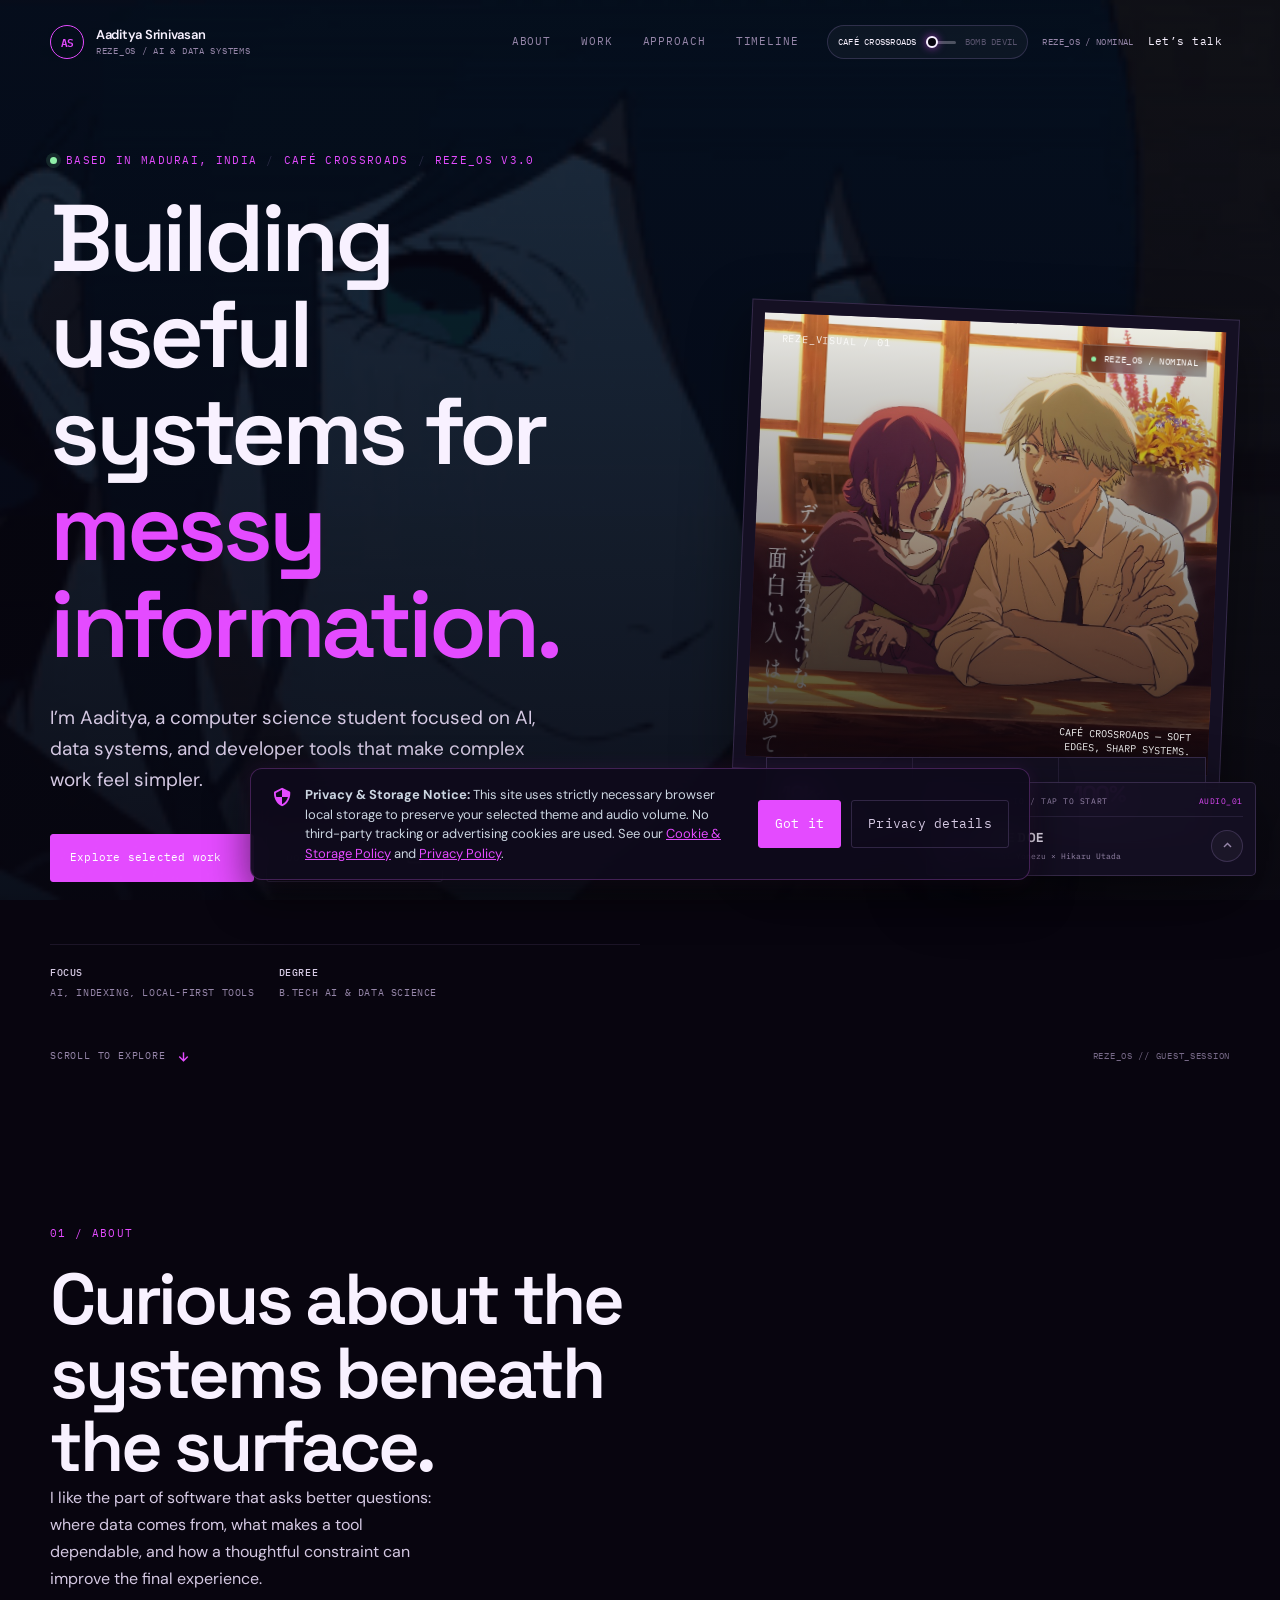
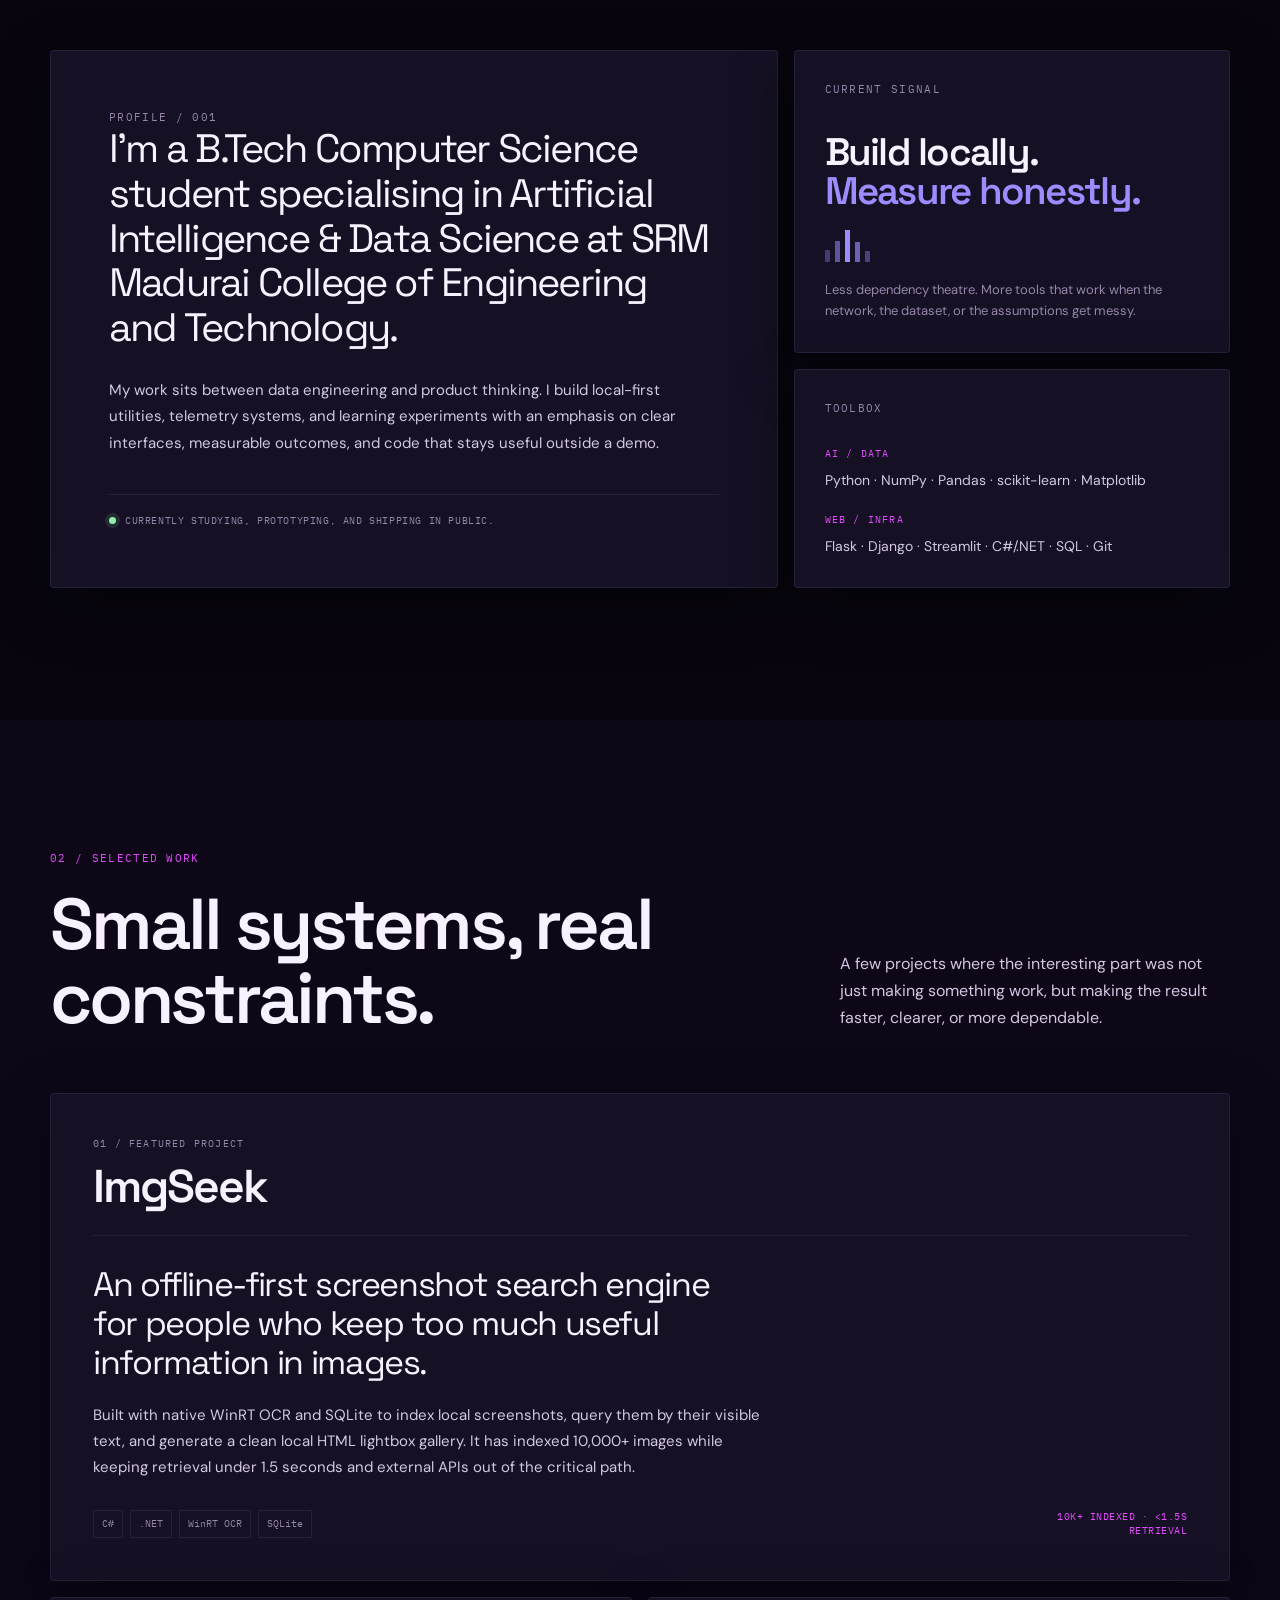
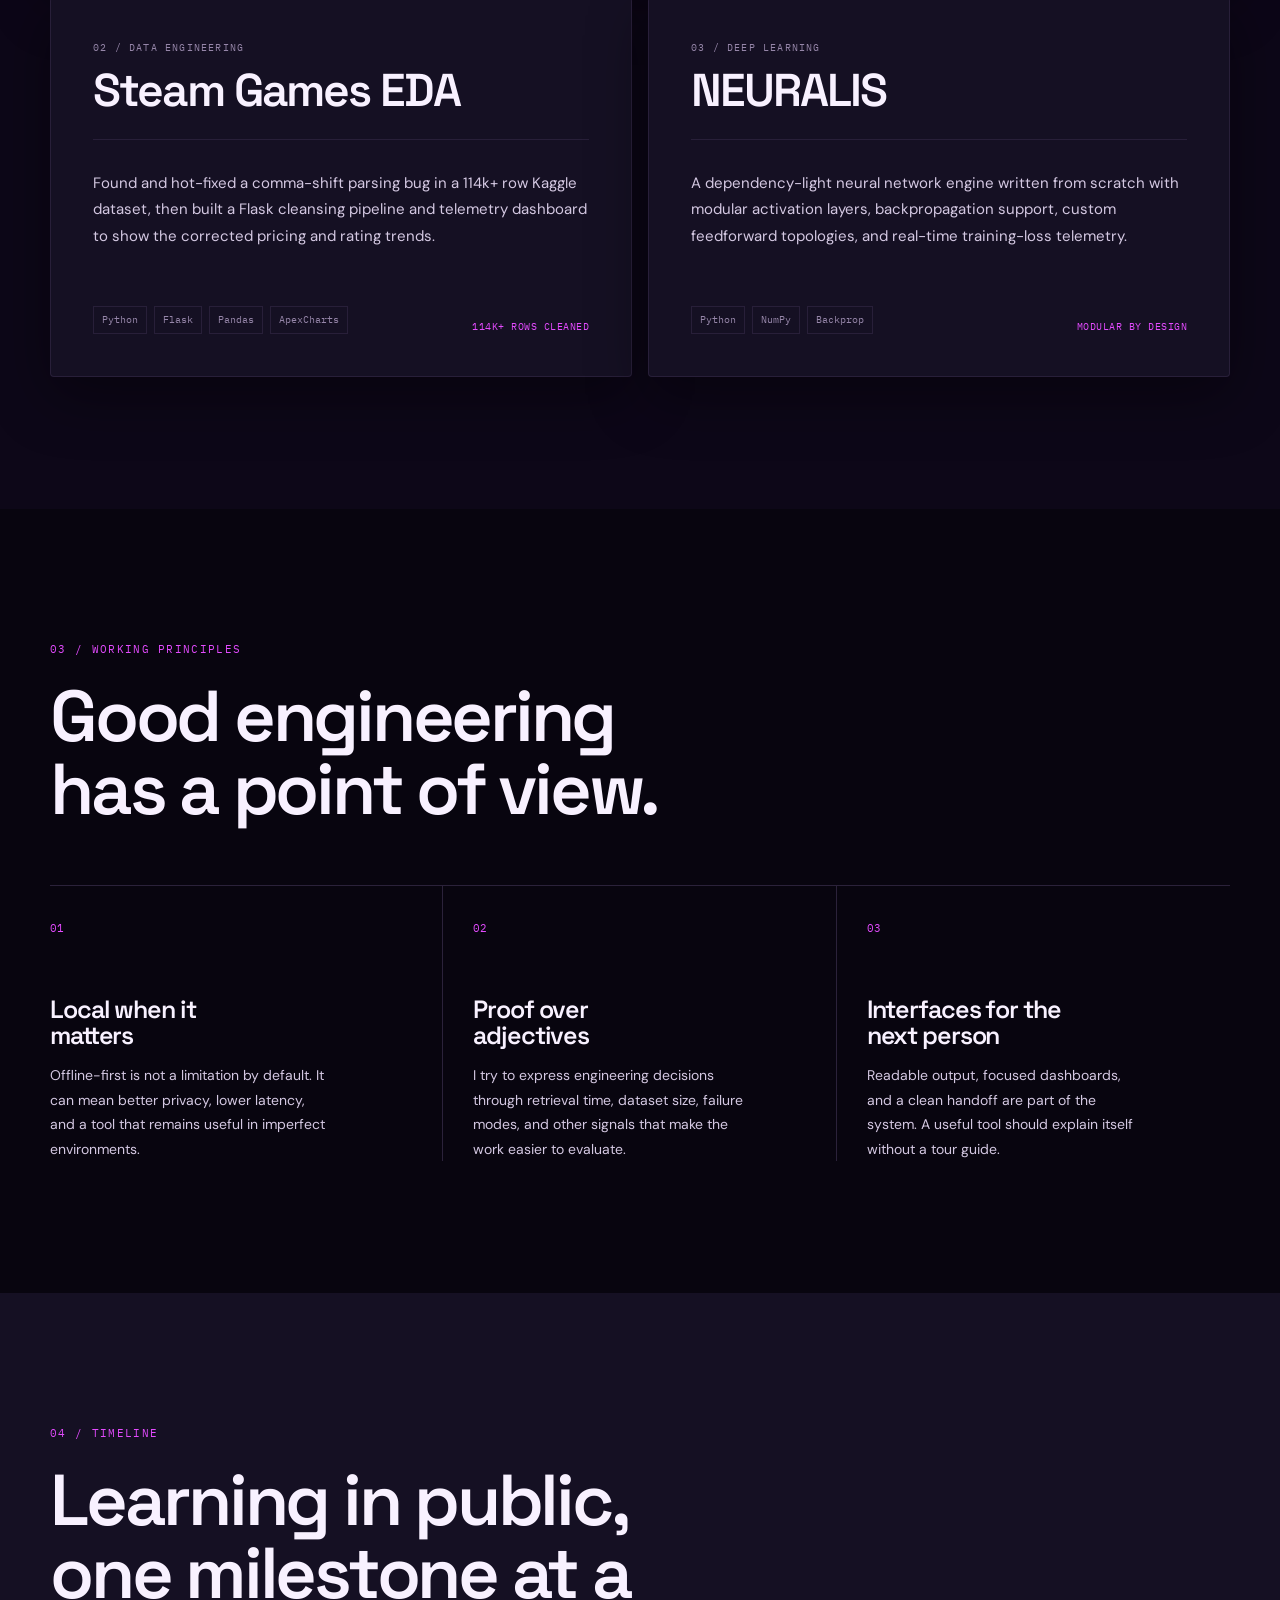
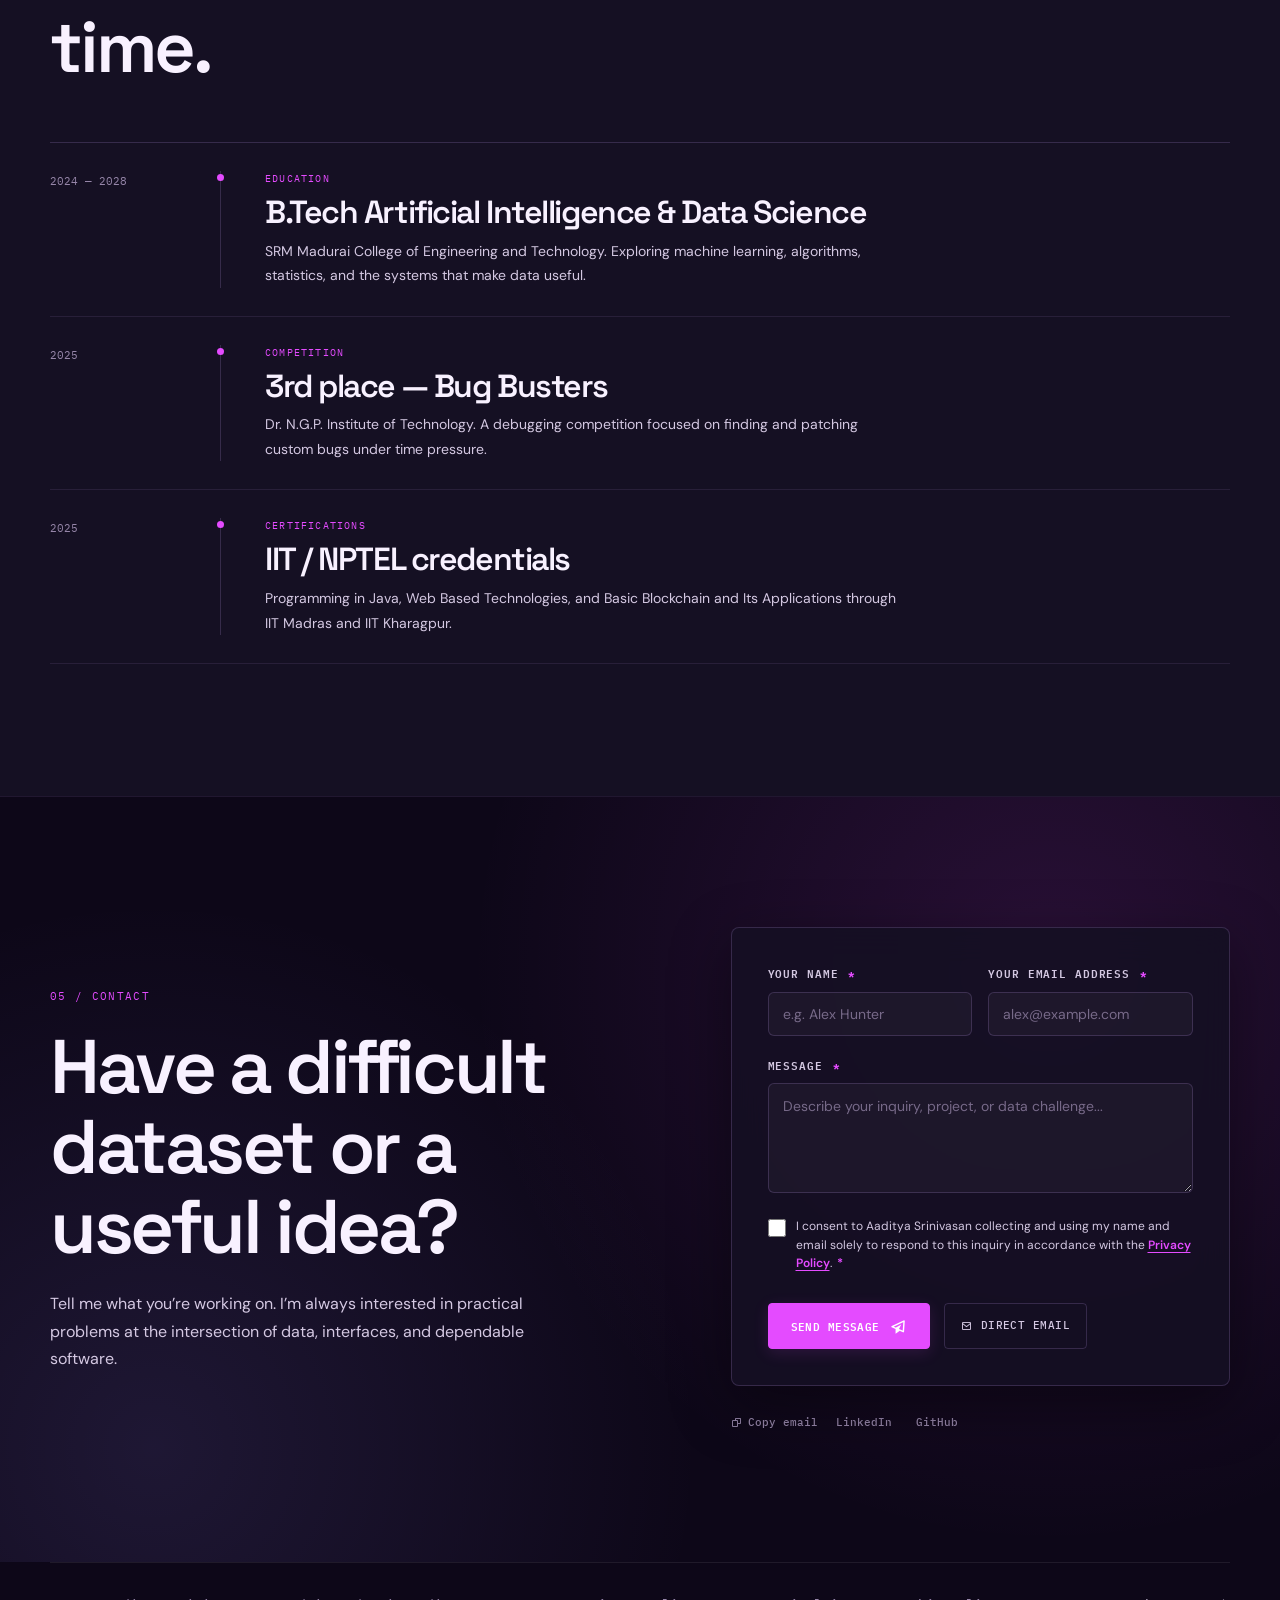
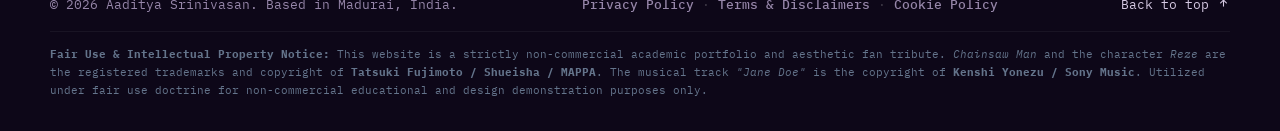
==== index.html @ 63ee2637 "fix(contact): resolve font color contrast and accessibility flaws (WCAG 2.2 AA)" ====
<!DOCTYPE html>
<html lang="en">
<head>
    <meta charset="UTF-8">
    <meta name="viewport" content="width=device-width, initial-scale=1.0">
    <meta name="theme-color" content="#0b0715">
    <meta name="description" content="Aaditya Srinivasan — REZE_OS portfolio: offline-first AI, data, and developer tools.">
    <meta property="og:title" content="Aaditya Srinivasan — REZE_OS / AI & Data Systems">
    <meta property="og:description" content="Café Crossroads mode online. Selected work in offline search, data engineering, and neural network systems.">
    <meta property="og:type" content="website">
    <title>Aaditya Srinivasan — REZE_OS / AI & Data Systems</title>

    <link rel="preconnect" href="https://fonts.googleapis.com">
    <link rel="preconnect" href="https://fonts.gstatic.com" crossorigin>
    <link href="https://fonts.googleapis.com/css2?family=DM+Sans:wght@400;500;600;700&family=IBM+Plex+Mono:wght@400;500;600&family=Space+Grotesk:wght@500;600;700&display=swap" rel="stylesheet">
    <link href="https://unpkg.com/boxicons@2.1.4/css/boxicons.min.css" rel="stylesheet">
    <link rel="stylesheet" href="style.css?v=4.4">
</head>
<body class="cafe-mode">
    <div class="ambient-mode-bg" aria-hidden="true">
        <video class="ambient-video cafe-video" id="cafe-bg-video" autoplay muted loop playsinline preload="auto" poster="cafe-bg.gif">
            <source src="cafe-bg.mp4" type="video/mp4">
        </video>
        <video class="ambient-video bomb-video" id="bomb-bg-video" autoplay muted loop playsinline preload="auto" poster="bomb-bg.gif">
            <source src="bomb-bg.mp4" type="video/mp4">
        </video>
        <div class="ambient-overlay"></div>
    </div>
    <div class="site-noise" aria-hidden="true"></div>
    <div class="scroll-progress" id="scroll-progress" aria-hidden="true"></div>
    <div class="mode-flash" id="mode-flash" aria-hidden="true"></div>

    <header class="site-header" id="site-header">
        <div class="header-shell">
            <a href="#home" class="brand" aria-label="Aaditya Srinivasan home">
                <span class="brand-mark">AS</span>
                <span class="brand-copy">
                    <strong>Aaditya Srinivasan</strong>
                    <small>REZE_OS / AI &amp; data systems</small>
                </span>
            </a>

            <nav class="desktop-nav" aria-label="Primary navigation">
                <a href="#about" class="nav-link">About</a>
                <a href="#projects" class="nav-link">Work</a>
                <a href="#approach" class="nav-link">Approach</a>
                <a href="#education" class="nav-link">Timeline</a>
            </nav>

            <div class="header-actions">
                <div class="mode-switch" id="mode-switch" role="switch" tabindex="0" aria-checked="false" aria-label="Switch to Bomb Devil mode" title="Toggle Café Crossroads / Bomb Devil mode">
                    <span class="mode-name cafe-mode-name">Café Crossroads</span>
                    <span class="mode-rail" aria-hidden="true"><span class="mode-ring"></span></span>
                    <span class="mode-name bomb-mode-name">Bomb Devil</span>
                </div>
                <span class="mode-readout" id="mode-readout">REZE_OS / NOMINAL</span>
                <a class="header-cta" href="#contact">Let’s talk <i class="bx bx-arrow-up-right" aria-hidden="true"></i></a>
                <button class="icon-button menu-toggle" id="menu-toggle" type="button" aria-expanded="false" aria-controls="mobile-nav" aria-label="Open navigation">
                    <i class="bx bx-menu" id="menu-icon" aria-hidden="true"></i>
                </button>
            </div>
        </div>
        <nav class="mobile-nav" id="mobile-nav" aria-label="Mobile navigation">
            <a href="#about" class="nav-link">About</a>
            <a href="#projects" class="nav-link">Work</a>
            <a href="#approach" class="nav-link">Approach</a>
            <a href="#education" class="nav-link">Timeline</a>
            <a href="#contact" class="nav-link nav-link-accent">Start a conversation <i class="bx bx-arrow-up-right" aria-hidden="true"></i></a>
        </nav>
    </header>

    <main id="top">
        <section class="hero section-shell" id="home">
            <div class="hero-grid">
                <div class="hero-copy" data-reveal>
                    <p class="eyebrow"><span class="status-dot" aria-hidden="true"></span> Based in Madurai, India <span class="eyebrow-divider">/</span> <span id="hero-mode-label">Café Crossroads</span> <span class="eyebrow-divider">/</span> REZE_OS v3.0</p>
                    <h1>Building useful systems for <em>messy information.</em></h1>
                    <p class="hero-description">I’m Aaditya, a computer science student focused on AI, data systems, and developer tools that make complex work feel simpler.</p>
                    <div class="hero-actions">
                        <a class="button button-primary" href="#projects">Explore selected work <i class="bx bx-arrow-down-right" aria-hidden="true"></i></a>
                        <a class="button button-ghost" href="Aaditya_Srinivasan_Resume.pdf" download>Download résumé <i class="bx bx-download" aria-hidden="true"></i></a>
                    </div>
                    <div class="hero-meta" aria-label="Profile summary">
                        <span><strong>Focus</strong> AI, indexing, local-first tools</span>
                        <span><strong>Degree</strong> B.Tech AI &amp; Data Science</span>
                    </div>
                </div>

                <div class="hero-visual" data-reveal data-delay="120">
                    <div class="hero-image-card">
                        <div class="hero-image-frame">
                            <img class="mode-image cafe-image" src="reze-hero.jpg" alt="Warm café scene inspired by the Reze arc" loading="eager">
                            <img class="mode-image bomb-image" src="bomb-devil.jpg" alt="Ember-lit portrait for Bomb Devil mode" loading="lazy">
                            <div class="image-gradient" aria-hidden="true"></div>
                            <span class="image-index" id="image-index">REZE_VISUAL / 01</span>
                            <span class="image-caption" id="image-caption">Café Crossroads — soft edges, sharp systems.</span>
                            <span class="hero-mode-chip"><span class="status-dot" aria-hidden="true"></span><span id="hero-mode-status">REZE_OS / NOMINAL</span></span>
                        </div>
                    </div>
                    <div class="hero-stats">
                        <div class="stat-card"><strong>10k+</strong><span>screenshots indexed</span></div>
                        <div class="stat-card"><strong>&lt;1.5s</strong><span>retrieval time</span></div>
                        <div class="stat-card"><strong>100%</strong><span>offline / local</span></div>
                    </div>
                </div>
            </div>
            <a class="scroll-cue" href="#about"><span>Scroll to explore</span><i class="bx bx-down-arrow-alt" aria-hidden="true"></i></a>
        </section>

        <section class="section-shell section" id="about">
            <div class="section-heading" data-reveal>
                <p class="eyebrow">01 / About</p>
                <h2>Curious about the systems beneath the surface.</h2>
                <p class="section-intro">I like the part of software that asks better questions: where data comes from, what makes a tool dependable, and how a thoughtful constraint can improve the final experience.</p>
            </div>

            <div class="about-grid">
                <article class="surface-card about-main" data-reveal>
                    <div class="card-label">Profile / 001</div>
                    <p class="large-copy">I’m a B.Tech Computer Science student specialising in Artificial Intelligence &amp; Data Science at SRM Madurai College of Engineering and Technology.</p>
                    <p class="body-copy">My work sits between data engineering and product thinking. I build local-first utilities, telemetry systems, and learning experiments with an emphasis on clear interfaces, measurable outcomes, and code that stays useful outside a demo.</p>
                    <div class="card-footnote"><span class="status-dot" aria-hidden="true"></span> Currently studying, prototyping, and shipping in public.</div>
                </article>

                <article class="surface-card signal-card" data-reveal data-delay="80">
                    <div class="card-label">Current signal</div>
                    <h3>Build locally.<br><span>Measure honestly.</span></h3>
                    <div class="signal-mark" aria-hidden="true"><span></span><span></span><span></span><span></span><span></span></div>
                    <p>Less dependency theatre. More tools that work when the network, the dataset, or the assumptions get messy.</p>
                </article>

                <article class="surface-card stack-card" data-reveal data-delay="160">
                    <div class="card-label">Toolbox</div>
                    <div class="stack-groups">
                        <div><span class="stack-category">AI / DATA</span><p>Python · NumPy · Pandas · scikit-learn · Matplotlib</p></div>
                        <div><span class="stack-category">WEB / INFRA</span><p>Flask · Django · Streamlit · C#/.NET · SQL · Git</p></div>
                    </div>
                </article>
            </div>
        </section>

        <section class="section section-projects" id="projects">
            <div class="section-shell">
                <div class="section-heading section-heading-row" data-reveal>
                    <div>
                        <p class="eyebrow">02 / Selected work</p>
                        <h2>Small systems, real constraints.</h2>
                    </div>
                    <p class="section-intro">A few projects where the interesting part was not just making something work, but making the result faster, clearer, or more dependable.</p>
                </div>

                <div class="project-grid">
                    <article class="project-card project-featured" data-reveal>
                        <div class="project-card-header">
                            <div><span class="project-number">01 / Featured project</span><h3>ImgSeek</h3></div>
                            <a href="https://github.com/aaditya079/ImgSeek" target="_blank" rel="noopener noreferrer" class="project-arrow" aria-label="Open ImgSeek on GitHub"><i class="bx bx-up-right-arrow-circle" aria-hidden="true"></i></a>
                        </div>
                        <p class="project-kicker">An offline-first screenshot search engine for people who keep too much useful information in images.</p>
                        <p class="project-description">Built with native WinRT OCR and SQLite to index local screenshots, query them by their visible text, and generate a clean local HTML lightbox gallery. It has indexed 10,000+ images while keeping retrieval under 1.5 seconds and external APIs out of the critical path.</p>
                        <div class="project-card-footer"><div class="tech-list"><span>C#</span><span>.NET</span><span>WinRT OCR</span><span>SQLite</span></div><span class="project-outcome">10k+ indexed · &lt;1.5s retrieval</span></div>
                    </article>

                    <article class="project-card" data-reveal data-delay="80">
                        <div class="project-card-header">
                            <div><span class="project-number">02 / Data engineering</span><h3>Steam Games EDA</h3></div>
                            <a href="https://github.com/aaditya079/steam-eda" target="_blank" rel="noopener noreferrer" class="project-arrow" aria-label="Open Steam Games EDA on GitHub"><i class="bx bx-up-right-arrow-circle" aria-hidden="true"></i></a>
                        </div>
                        <p class="project-description">Found and hot-fixed a comma-shift parsing bug in a 114k+ row Kaggle dataset, then built a Flask cleansing pipeline and telemetry dashboard to show the corrected pricing and rating trends.</p>
                        <div class="project-card-footer"><div class="tech-list"><span>Python</span><span>Flask</span><span>Pandas</span><span>ApexCharts</span></div><span class="project-outcome">114k+ rows cleaned</span></div>
                    </article>

                    <article class="project-card" data-reveal data-delay="160">
                        <div class="project-card-header">
                            <div><span class="project-number">03 / Deep learning</span><h3>NEURALIS</h3></div>
                            <a href="https://github.com/aaditya079/NEURALIS" target="_blank" rel="noopener noreferrer" class="project-arrow" aria-label="Open NEURALIS on GitHub"><i class="bx bx-up-right-arrow-circle" aria-hidden="true"></i></a>
                        </div>
                        <p class="project-description">A dependency-light neural network engine written from scratch with modular activation layers, backpropagation support, custom feedforward topologies, and real-time training-loss telemetry.</p>
                        <div class="project-card-footer"><div class="tech-list"><span>Python</span><span>NumPy</span><span>Backprop</span></div><span class="project-outcome">Modular by design</span></div>
                    </article>
                </div>
            </div>
        </section>

        <section class="section section-approach" id="approach">
            <div class="section-shell">
                <div class="section-heading" data-reveal>
                    <p class="eyebrow">03 / Working principles</p>
                    <h2>Good engineering has a point of view.</h2>
                </div>
                <div class="principles-grid">
                    <article class="principle" data-reveal><span class="principle-index">01</span><h3>Local when it matters</h3><p>Offline-first is not a limitation by default. It can mean better privacy, lower latency, and a tool that remains useful in imperfect environments.</p></article>
                    <article class="principle" data-reveal data-delay="80"><span class="principle-index">02</span><h3>Proof over adjectives</h3><p>I try to express engineering decisions through retrieval time, dataset size, failure modes, and other signals that make the work easier to evaluate.</p></article>
                    <article class="principle" data-reveal data-delay="160"><span class="principle-index">03</span><h3>Interfaces for the next person</h3><p>Readable output, focused dashboards, and a clean handoff are part of the system. A useful tool should explain itself without a tour guide.</p></article>
                </div>
            </div>
        </section>

        <section class="section section-timeline" id="education">
            <div class="section-shell">
                <div class="section-heading" data-reveal>
                    <p class="eyebrow">04 / Timeline</p>
                    <h2>Learning in public, one milestone at a time.</h2>
                </div>
                <div class="timeline-list">
                    <article class="timeline-row" data-reveal><div class="timeline-date">2024 — 2028</div><div class="timeline-line" aria-hidden="true"></div><div><span class="timeline-type">Education</span><h3>B.Tech Artificial Intelligence &amp; Data Science</h3><p>SRM Madurai College of Engineering and Technology. Exploring machine learning, algorithms, statistics, and the systems that make data useful.</p></div></article>
                    <article class="timeline-row" data-reveal data-delay="80"><div class="timeline-date">2025</div><div class="timeline-line" aria-hidden="true"></div><div><span class="timeline-type">Competition</span><h3>3rd place — Bug Busters</h3><p>Dr. N.G.P. Institute of Technology. A debugging competition focused on finding and patching custom bugs under time pressure.</p></div></article>
                    <article class="timeline-row" data-reveal data-delay="160"><div class="timeline-date">2025</div><div class="timeline-line" aria-hidden="true"></div><div><span class="timeline-type">Certifications</span><h3>IIT / NPTEL credentials</h3><p>Programming in Java, Web Based Technologies, and Basic Blockchain and Its Applications through IIT Madras and IIT Kharagpur.</p></div></article>
                </div>
            </div>
        </section>

        <section class="contact-section" id="contact">
            <!-- reze ma queen 🥀 -->
            <div class="section-shell contact-shell" data-reveal>
                <div>
                    <p class="eyebrow">05 / Contact</p>
                    <h2>Have a difficult dataset or a useful idea?</h2>
                    <p>Tell me what you’re working on. I’m always interested in practical problems at the intersection of data, interfaces, and dependable software.</p>
                </div>
                <div class="contact-actions">
                    <!-- reze ma queen 🥀 -->
                    <form class="contact-form" id="contact-form" novalidate aria-label="Contact Aaditya Srinivasan">
                        <div class="form-row">
                            <div class="form-group">
                                <label for="contact-name">Your Name <span class="required-indicator" aria-hidden="true">*</span></label>
                                <input type="text" id="contact-name" name="name" required aria-required="true" placeholder="e.g. Alex Hunter" autocomplete="name">
                            </div>
                            <div class="form-group">
                                <label for="contact-email">Your Email Address <span class="required-indicator" aria-hidden="true">*</span></label>
                                <input type="email" id="contact-email" name="email" required aria-required="true" placeholder="alex@example.com" autocomplete="email">
                            </div>
                        </div>
                        <div class="form-group">
                            <label for="contact-message">Message <span class="required-indicator" aria-hidden="true">*</span></label>
                            <textarea id="contact-message" name="message" rows="4" required aria-required="true" placeholder="Describe your inquiry, project, or data challenge..."></textarea>
                        </div>
                        <div class="form-consent">
                            <label class="consent-checkbox-label" for="contact-consent">
                                <input type="checkbox" id="contact-consent" name="consent" required aria-required="true">
                                <span>I consent to Aaditya Srinivasan collecting and using my name and email solely to respond to this inquiry in accordance with the <a href="privacy.html" target="_blank" rel="noopener noreferrer">Privacy Policy</a>. <span class="required-indicator" aria-hidden="true">*</span></span>
                            </label>
                        </div>
                        <div class="form-actions-row">
                            <button type="submit" class="button button-primary form-submit-btn" id="contact-submit-btn">
                                <span>Send message</span> <i class="bx bx-paper-plane" aria-hidden="true"></i>
                            </button>
                            <a class="direct-email-fallback" href="mailto:aadityasrinivasan079@gmail.com" aria-label="Send direct email to aadityasrinivasan079@gmail.com">
                                <i class="bx bx-envelope" aria-hidden="true"></i> <span>Direct email</span>
                            </a>
                        </div>
                    </form>

                    <div class="contact-links">
                        <button class="copy-button" id="copy-email-btn" type="button" aria-label="Copy email address to clipboard"><i class="bx bx-copy" id="copy-icon" aria-hidden="true"></i><span id="copy-label">Copy email</span></button>
                        <a href="https://www.linkedin.com/in/fwaadi" target="_blank" rel="noopener noreferrer" aria-label="Open Aaditya's LinkedIn profile in a new tab">LinkedIn <i class="bx bx-up-right-arrow-alt" aria-hidden="true"></i></a>
                        <a href="https://github.com/aaditya079" target="_blank" rel="noopener noreferrer" aria-label="Open Aaditya's GitHub profile in a new tab">GitHub <i class="bx bx-up-right-arrow-alt" aria-hidden="true"></i></a>
                    </div>
                </div>
            </div>
            <!-- reze ma queen 🥀 -->
        </section>
    </main>

    <aside class="music-deck" id="music-deck" aria-label="REZE_OS music player">
        <!-- reze ma queen 🥀 -->
        <audio id="bgm-player" src="jane-doe.mp3" autoplay loop preload="auto"></audio>
        <div class="music-deck-topline"><span class="deck-led" aria-hidden="true"></span><span id="music-status">REZE_OS AUDIO / STANDBY</span><span class="music-track-code">AUDIO_01</span></div>
        <div class="music-deck-main">
            <button class="music-toggle" id="music-toggle" type="button" aria-label="Play background music" aria-pressed="false">
                <i class="bx bx-play" id="music-toggle-icon" aria-hidden="true"></i>
            </button>
            <div class="music-track-info"><strong>JANE DOE</strong><span>Kenshi Yonezu × Hikaru Utada</span></div>
            <button class="music-expand" id="music-expand" type="button" aria-label="Show audio controls" aria-expanded="false"><i class="bx bx-chevron-up" id="music-expand-icon" aria-hidden="true"></i></button>
        </div>
        <div class="music-deck-controls" id="music-deck-controls">
            <i class="bx bx-volume-low" id="music-volume-icon" aria-hidden="true"></i>
            <input type="range" id="music-volume" min="0" max="1" step="0.05" value="0.28" aria-label="Music volume">
            <span id="music-volume-label">28%</span>
        </div>
    </aside>

    <!-- reze ma queen 🥀 -->
    <aside class="cookie-banner" id="cookie-banner" role="region" aria-label="Privacy &amp; Local Storage Notice">
        <div class="cookie-content">
            <div class="cookie-text">
                <i class="bx bx-shield-quarter cookie-icon" aria-hidden="true"></i>
                <p><strong>Privacy &amp; Storage Notice:</strong> This site uses strictly necessary browser local storage to preserve your selected theme and audio volume. No third-party tracking or advertising cookies are used. See our <a href="cookies.html" target="_blank" rel="noopener noreferrer">Cookie &amp; Storage Policy</a> and <a href="privacy.html" target="_blank" rel="noopener noreferrer">Privacy Policy</a>.</p>
            </div>
            <div class="cookie-actions">
                <button type="button" class="button button-primary cookie-btn" id="cookie-accept-btn">Got it</button>
                <a href="privacy.html" class="button button-ghost cookie-btn">Privacy details</a>
            </div>
        </div>
    </aside>

    <footer class="site-footer">
        <!-- reze ma queen 🥀 -->
        <div class="footer-shell">
            <div class="footer-primary-row">
                <span>© 2026 Aaditya Srinivasan. Based in Madurai, India.</span>
                <div class="footer-legal-links" aria-label="Legal documents">
                    <a href="privacy.html">Privacy Policy</a>
                    <span class="footer-divider" aria-hidden="true">·</span>
                    <a href="terms.html">Terms &amp; Disclaimers</a>
                    <span class="footer-divider" aria-hidden="true">·</span>
                    <a href="cookies.html">Cookie Policy</a>
                </div>
                <a href="#home" aria-label="Back to top of page">Back to top <i class="bx bx-up-arrow-alt" aria-hidden="true"></i></a>
            </div>
            <div class="footer-secondary-row">
                <p class="footer-disclaimer">
                    <strong>Fair Use &amp; Intellectual Property Notice:</strong> This website is a strictly non-commercial academic portfolio and aesthetic fan tribute. <em>Chainsaw Man</em> and the character <em>Reze</em> are the registered trademarks and copyright of <strong>Tatsuki Fujimoto / Shueisha / MAPPA</strong>. The musical track <em>"Jane Doe"</em> is the copyright of <strong>Kenshi Yonezu / Sony Music</strong>. Utilized under fair use doctrine for non-commercial educational and design demonstration purposes only.
                </p>
            </div>
        </div>
    </footer>

    <div class="toast" id="toast" role="status" aria-live="polite"></div>
    <script src="script.js?v=4.4"></script>
</body>
</html>
---- style.css ----
@import url('https://fonts.googleapis.com/css2?family=DM+Sans:wght@400;500;600;700&family=IBM+Plex+Mono:wght@400;500;600&family=Space+Grotesk:wght@500;600;700&display=swap');

:root {
    /* Café Crossroads / Reze default */
    --bg: #08050f;
    --bg-deep: #0d0718;
    --surface: #151023;
    --surface-raised: #1b1330;
    --surface-soft: rgba(255, 255, 255, 0.035);
    --line: rgba(205, 164, 255, 0.18);
    --line-soft: rgba(205, 164, 255, 0.1);
    --text: #f8f1ff;
    --text-soft: #d4c8e2;
    --muted: #9686a9;
    --text-muted: #9686a9;
    --accent: #e44bff;
    --accent-deep: #b42de2;
    --accent-soft: rgba(228, 75, 255, 0.13);
    --signal: #9c8cff;
    --signal-soft: rgba(156, 140, 255, 0.12);
    --success: #8ff0a9;
    --shadow: 0 18px 60px rgba(0, 0, 0, 0.42);
    --mode-image-overlay: rgba(12, 5, 24, 0.08);
    --mode-gradient: radial-gradient(circle at 78% 14%, rgba(228, 75, 255, 0.15), transparent 31%), radial-gradient(circle at 7% 69%, rgba(97, 92, 255, 0.12), transparent 28%);
    --font-body: 'DM Sans', sans-serif;
    --font-display: 'Space Grotesk', sans-serif;
    --font-mono: 'IBM Plex Mono', monospace;
    --ease: cubic-bezier(0.23, 1, 0.32, 1);
    --max-width: 1180px;
}

/* Bomb Devil alternate palette */
body.bomb-mode {
    --bg: #100706;
    --bg-deep: #1b0906;
    --surface: #21100c;
    --surface-raised: #2d130d;
    --surface-soft: rgba(255, 239, 222, 0.04);
    --line: rgba(255, 142, 68, 0.23);
    --line-soft: rgba(255, 142, 68, 0.13);
    --text: #fff4e7;
    --text-soft: #f0c7ad;
    --muted: #b58670;
    --text-muted: #b58670;
    --accent: #ff7c2f;
    --accent-deep: #e54d1b;
    --accent-soft: rgba(255, 124, 47, 0.14);
    --signal: #ffb37d;
    --signal-soft: rgba(255, 179, 125, 0.12);
    --success: #ffd166;
    --shadow: 0 18px 60px rgba(0, 0, 0, 0.48);
    --mode-image-overlay: rgba(31, 7, 2, 0.08);
    --mode-gradient: radial-gradient(circle at 77% 13%, rgba(255, 124, 47, 0.17), transparent 30%), radial-gradient(circle at 8% 71%, rgba(206, 41, 22, 0.13), transparent 28%);
}

* { box-sizing: border-box; margin: 0; padding: 0; }
html { scroll-behavior: smooth; background: var(--bg); transition: background 220ms ease; }
body { background: transparent; color: var(--text); font-family: var(--font-body); font-size: 16px; line-height: 1.6; overflow-x: hidden; transition: color 220ms ease; }
body, button, a { -webkit-font-smoothing: antialiased; }
main { position: relative; z-index: 2; }
.ambient-mode-bg { position: fixed; inset: 0; z-index: 0; pointer-events: none; overflow: hidden; background: transparent; }
.ambient-video { position: absolute; inset: 0; width: 100%; height: 100%; object-fit: cover; object-position: center; opacity: 0; transition: opacity 650ms var(--ease); pointer-events: none; }
.ambient-overlay { position: absolute; inset: 0; pointer-events: none; z-index: 1; background: linear-gradient(rgba(8, 5, 15, 0.42), rgba(8, 5, 15, 0.82)); transition: background 650ms var(--ease); }
body.cafe-mode .ambient-video.cafe-video, body:not(.bomb-mode) .ambient-video.cafe-video { opacity: 0.72; }
body.bomb-mode .ambient-video.bomb-video { opacity: 0.72; }
body.bomb-mode .ambient-overlay { background: linear-gradient(rgba(16, 7, 6, 0.42), rgba(16, 7, 6, 0.84)); }
.ambient-mode-bg::before, .ambient-mode-bg::after { content: ''; position: absolute; inset: 0; background-position: center; background-repeat: no-repeat; background-size: cover; opacity: 0; z-index: -1; transition: opacity 650ms var(--ease); }
.ambient-mode-bg::before { background-image: linear-gradient(rgba(8, 5, 15, 0.55), rgba(8, 5, 15, 0.85)), url('cafe-bg.gif'); }
.ambient-mode-bg::after { background-image: linear-gradient(rgba(16, 7, 6, 0.55), rgba(16, 7, 6, 0.88)), url('bomb-bg.gif'); }
body.cafe-mode .ambient-mode-bg::before, body:not(.bomb-mode) .ambient-mode-bg::before { opacity: 0.35; }
body.bomb-mode .ambient-mode-bg::after { opacity: 0.35; }
::selection { background: var(--accent); color: #fff; }
:focus-visible { outline: 2px solid var(--accent); outline-offset: 4px; }
a { color: inherit; text-decoration: none; }
button { color: inherit; font: inherit; }
button, a { -webkit-tap-highlight-color: transparent; }
img { display: block; max-width: 100%; }

.site-noise { position: fixed; inset: 0; z-index: 50; pointer-events: none; opacity: 0.045; background-image: url("data:image/svg+xml,%3Csvg viewBox='0 0 220 220' xmlns='http://www.w3.org/2000/svg'%3E%3Cfilter id='n'%3E%3CfeTurbulence type='fractalNoise' baseFrequency='.85' numOctaves='3' stitchTiles='stitch'/%3E%3C/filter%3E%3Crect width='100%25' height='100%25' filter='url(%23n)' opacity='.42'/%3E%3C/svg%3E"); mix-blend-mode: soft-light; }
.scroll-progress { position: fixed; top: 0; left: 0; height: 3px; width: 0; z-index: 100; background: var(--accent); transition: width 120ms linear; }
.mode-flash { position: fixed; inset: 0; z-index: 55; pointer-events: none; background: var(--accent); opacity: 0; }
.mode-flash.active { animation: mode-flash 460ms var(--ease) forwards; }
@keyframes mode-flash { 0% { opacity: 0.25; } 100% { opacity: 0; } }
body.mode-shake { animation: mode-shake 460ms cubic-bezier(.36,.07,.19,.97) both; }
@keyframes mode-shake { 10%, 90% { transform: translate3d(-1px, 0, 0); } 20%, 80% { transform: translate3d(1px, 0, 0); } 30%, 50%, 70% { transform: translate3d(-2px, 0, 0); } 40%, 60% { transform: translate3d(2px, 0, 0); } }
.section-shell, .header-shell, .footer-shell { width: min(var(--max-width), calc(100% - 72px)); margin: 0 auto; }

/* Header */
.site-header { position: fixed; top: 0; left: 0; width: 100%; z-index: 40; border-bottom: 1px solid transparent; transition: background 200ms ease, border-color 200ms ease, backdrop-filter 200ms ease; }
.site-header.scrolled { background: color-mix(in srgb, var(--bg) 86%, transparent); border-color: var(--line-soft); backdrop-filter: blur(18px); }
.header-shell { min-height: 84px; display: flex; align-items: center; justify-content: space-between; gap: 28px; }
.brand { display: inline-flex; align-items: center; gap: 12px; min-width: 215px; }
.brand-mark { width: 34px; height: 34px; display: grid; place-items: center; border: 1px solid var(--accent); border-radius: 50%; color: var(--accent); font-family: var(--font-mono); font-size: 11px; font-weight: 600; letter-spacing: -1px; }
.brand-copy { display: flex; flex-direction: column; gap: 0; line-height: 1.1; }
.brand-copy strong { font-size: 13px; font-weight: 600; letter-spacing: -0.02em; }
.brand-copy small { margin-top: 4px; color: var(--muted); font-family: var(--font-mono); font-size: 9px; letter-spacing: 0.08em; text-transform: uppercase; }
.desktop-nav { display: flex; align-items: center; gap: 30px; margin-left: auto; }
.nav-link { color: var(--muted); font-family: var(--font-mono); font-size: 11px; letter-spacing: 0.08em; text-transform: uppercase; transition: color 180ms ease; }
.nav-link:hover, .nav-link.active { color: var(--text); }
.header-actions { display: flex; align-items: center; gap: 14px; }
.mode-switch { min-height: 34px; display: inline-flex; align-items: center; gap: 9px; padding: 6px 10px; border: 1px solid var(--line); border-radius: 20px; background: var(--surface-soft); color: var(--text-soft); cursor: pointer; user-select: none; transition: border-color 180ms ease, background 180ms ease, color 180ms ease, transform 180ms ease; }
.mode-switch:hover, .mode-switch:focus-visible { border-color: var(--accent); background: var(--accent-soft); color: var(--text); transform: translateY(-1px); }
.mode-name { font-family: var(--font-mono); font-size: 9px; letter-spacing: 0.03em; text-transform: uppercase; white-space: nowrap; }
.cafe-mode-name { color: var(--text); }
.bomb-mode-name { color: var(--muted); opacity: 0.55; }
body.bomb-mode .cafe-mode-name { color: var(--muted); opacity: 0.55; }
body.bomb-mode .bomb-mode-name { color: var(--accent); opacity: 1; }
.mode-rail { position: relative; width: 30px; height: 11px; display: inline-flex; align-items: center; flex: 0 0 auto; }
.mode-rail::before { content: ''; width: 100%; height: 3px; border-radius: 99px; background: color-mix(in srgb, var(--text) 28%, transparent); }
.mode-ring { position: absolute; left: 0; width: 12px; height: 12px; border: 2px solid var(--text); border-radius: 50%; background: var(--bg); box-shadow: 0 0 9px color-mix(in srgb, var(--accent) 62%, transparent); transition: left 300ms var(--ease), border-color 220ms ease, background 220ms ease; }
body.bomb-mode .mode-ring { left: calc(100% - 12px); border-color: var(--accent); background: var(--bg-deep); }
.mode-readout { color: var(--muted); font-family: var(--font-mono); font-size: 9px; letter-spacing: 0.04em; white-space: nowrap; }
.icon-button { width: 36px; height: 36px; display: grid; place-items: center; border: 1px solid var(--line-soft); border-radius: 50%; background: var(--surface-soft); color: var(--text-soft); cursor: pointer; transition: color 180ms ease, border-color 180ms ease, transform 180ms ease, background 180ms ease; }
.icon-button:hover { color: var(--text); border-color: var(--accent); background: var(--accent-soft); transform: translateY(-2px); }
.icon-button i { font-size: 18px; }
.header-cta { display: inline-flex; align-items: center; gap: 8px; color: var(--text); font-family: var(--font-mono); font-size: 11px; letter-spacing: 0.04em; }
.header-cta i { color: var(--accent); font-size: 16px; transition: transform 180ms var(--ease); }
.header-cta:hover i { transform: translate(3px, -3px); }
.menu-toggle, .mobile-nav { display: none; }

/* Typography and reusable layout */
.section { padding: 132px 0 0; }
.eyebrow, .card-label, .project-number, .stack-category, .timeline-type { color: var(--accent); font-family: var(--font-mono); font-size: 11px; letter-spacing: 0.12em; text-transform: uppercase; }
.eyebrow { display: flex; align-items: center; gap: 9px; margin-bottom: 21px; }
.status-dot { width: 7px; height: 7px; display: inline-block; flex: 0 0 auto; border-radius: 50%; background: var(--success); box-shadow: 0 0 0 4px color-mix(in srgb, var(--success) 12%, transparent); }
.eyebrow-divider { color: var(--line); }
h1, h2, h3 { font-family: var(--font-display); font-weight: 600; letter-spacing: -0.045em; line-height: 1.02; }
h2 { max-width: 670px; font-size: clamp(42px, 6vw, 72px); }
.section-heading { margin-bottom: 58px; }
.section-intro { max-width: 390px; color: var(--text-soft); font-size: 16px; line-height: 1.7; }
.section-heading-row { display: flex; align-items: end; justify-content: space-between; gap: 40px; }
.section-heading-row .section-intro { margin-bottom: 4px; }
.body-copy, .project-description, .principle p, .timeline-row p, .contact-shell p { color: var(--text-soft); font-size: 15px; line-height: 1.75; }
.surface-card, .project-card { border: 1px solid var(--line-soft); background: var(--surface); box-shadow: var(--shadow); }
.surface-card { border-radius: 4px; }

/* Hero */
.hero { min-height: 100vh; display: flex; align-items: center; padding-top: 152px; padding-bottom: 92px; position: relative; }
body.bomb-mode .hero h1 em, body.bomb-mode .project-kicker { text-shadow: 0 0 22px rgba(255, 124, 47, 0.18); }
body.bomb-mode .hero-image-card { box-shadow: 0 18px 70px rgba(113, 26, 6, 0.34); }
.hero::after { content: 'REZE_OS // GUEST_SESSION'; position: absolute; right: 0; bottom: 29px; color: var(--muted); font-family: var(--font-mono); font-size: 9px; letter-spacing: 0.08em; opacity: 0.78; }
body.bomb-mode .hero::after { content: 'BOMB_DEVIL_CORE // VOLATILE'; color: var(--accent); }
.hero-grid { width: 100%; display: grid; grid-template-columns: minmax(0, 0.93fr) minmax(420px, 0.77fr); align-items: center; gap: clamp(48px, 8vw, 130px); }
.hero-copy { max-width: 640px; }
.hero h1 { max-width: 690px; font-size: clamp(58px, 7.4vw, 104px); }
.hero h1 em { color: var(--accent); font-style: normal; }
.hero-description { max-width: 510px; margin-top: 28px; color: var(--text-soft); font-size: 19px; line-height: 1.65; }
.hero-actions { display: flex; flex-wrap: wrap; gap: 12px; margin-top: 38px; }
.button { min-height: 48px; display: inline-flex; align-items: center; justify-content: center; gap: 12px; padding: 0 19px; border: 1px solid var(--line); border-radius: 3px; font-family: var(--font-mono); font-size: 11px; letter-spacing: 0.02em; transition: color 180ms ease, border-color 180ms ease, background 180ms ease, transform 180ms ease; }
.button i { font-size: 17px; }
.button:hover { transform: translateY(-2px); }
.button-primary { border-color: var(--accent); background: var(--accent); color: #fff; }
.button-primary:hover { border-color: var(--accent-deep); background: var(--accent-deep); }
.button-ghost { color: var(--text-soft); background: transparent; }
.button-ghost:hover { color: var(--text); border-color: var(--accent); background: var(--accent-soft); }
.hero-meta { display: flex; flex-wrap: wrap; gap: 24px; margin-top: 62px; padding-top: 20px; border-top: 1px solid var(--line-soft); color: var(--muted); font-family: var(--font-mono); font-size: 10px; line-height: 1.6; text-transform: uppercase; letter-spacing: 0.06em; }
.hero-meta span { display: flex; flex-direction: column; gap: 4px; }
.hero-meta strong { color: var(--text-soft); font-weight: 500; }
.hero-visual { position: relative; }
.hero-image-card { position: relative; padding: 12px; background: var(--surface); border: 1px solid var(--line); transform: rotate(2.5deg); box-shadow: var(--shadow); transition: transform 300ms var(--ease); }
.hero-image-card:hover { transform: rotate(0deg) translateY(-5px); }
.hero-image-frame { aspect-ratio: 1.04 / 1; overflow: hidden; position: relative; background: #24152f; }
.mode-image { position: absolute; inset: 0; width: 100%; height: 100%; object-fit: cover; object-position: center; opacity: 0; filter: saturate(0.88) contrast(1.02); transition: opacity 550ms var(--ease), transform 700ms var(--ease), filter 300ms ease; }
.cafe-image { opacity: 1; }
body.bomb-mode .cafe-image { opacity: 0; }
body.bomb-mode .bomb-image { opacity: 1; }
.hero-image-card:hover .mode-image { transform: scale(1.04); filter: saturate(1.06) contrast(1.04); }
.image-gradient { position: absolute; inset: 0; background: linear-gradient(180deg, var(--mode-image-overlay), color-mix(in srgb, var(--bg) 78%, transparent)); pointer-events: none; }
.image-index, .image-caption, .hero-mode-chip { position: absolute; z-index: 1; font-family: var(--font-mono); font-size: 10px; text-transform: uppercase; }
.hero-mode-chip { top: 18px; right: 18px; display: inline-flex; align-items: center; gap: 8px; padding: 6px 8px; border: 1px solid rgba(255,255,255,0.22); background: rgba(8, 5, 15, 0.34); color: #fff; font-size: 9px; letter-spacing: 0.06em; backdrop-filter: blur(7px); }
body.bomb-mode .hero-mode-chip { background: rgba(38, 8, 3, 0.42); }
.hero-mode-chip .status-dot { width: 5px; height: 5px; box-shadow: none; }
.image-index { top: 18px; left: 18px; color: rgba(255,255,255,0.85); letter-spacing: 0.08em; }
.image-caption { right: 18px; bottom: 16px; max-width: 160px; color: #fff; line-height: 1.4; text-align: right; }
.hero-stats { display: grid; grid-template-columns: repeat(3, 1fr); position: relative; z-index: 2; margin: -22px 24px 0; border: 1px solid var(--line); background: color-mix(in srgb, var(--surface) 94%, transparent); box-shadow: var(--shadow); }
.stat-card { min-height: 84px; display: flex; flex-direction: column; justify-content: center; padding: 12px 14px; border-right: 1px solid var(--line-soft); }
.stat-card:last-child { border-right: 0; }
.stat-card strong { color: var(--accent); font-family: var(--font-display); font-size: 23px; letter-spacing: -0.06em; }
.stat-card span { color: var(--muted); font-family: var(--font-mono); font-size: 9px; line-height: 1.3; text-transform: uppercase; }
.scroll-cue { position: absolute; bottom: 28px; left: 0; display: flex; align-items: center; gap: 9px; color: var(--muted); font-family: var(--font-mono); font-size: 10px; letter-spacing: 0.08em; text-transform: uppercase; }
.scroll-cue i { color: var(--accent); font-size: 17px; }

/* About */
.about-grid { display: grid; grid-template-columns: 1.25fr 0.75fr; grid-template-rows: 1fr auto; gap: 16px; }
.about-main { grid-row: span 2; min-height: 430px; display: flex; flex-direction: column; padding: clamp(28px, 5vw, 58px); }
.card-label { color: var(--muted); }
.large-copy { max-width: 600px; margin: auto 0 26px; color: var(--text); font-family: var(--font-display); font-size: clamp(28px, 3.1vw, 44px); letter-spacing: -0.045em; line-height: 1.13; }
.about-main .body-copy { max-width: 570px; }
.card-footnote { display: flex; align-items: center; gap: 9px; margin-top: 38px; padding-top: 18px; border-top: 1px solid var(--line-soft); color: var(--muted); font-family: var(--font-mono); font-size: 10px; text-transform: uppercase; letter-spacing: 0.06em; }
.signal-card, .stack-card { padding: 30px; }
.signal-card { min-height: 250px; display: flex; flex-direction: column; }
.signal-card h3 { margin: 33px 0 20px; font-size: clamp(28px, 3vw, 41px); }
.signal-card h3 span { color: var(--signal); }
.signal-card p { margin-top: auto; color: var(--muted); font-size: 13px; line-height: 1.6; }
.signal-mark { display: flex; align-items: end; gap: 5px; height: 32px; }
.signal-mark span { width: 5px; display: block; background: var(--signal); }
.signal-mark span:nth-child(1) { height: 12px; opacity: 0.35; }
.signal-mark span:nth-child(2) { height: 21px; opacity: 0.55; }
.signal-mark span:nth-child(3) { height: 32px; }
.signal-mark span:nth-child(4) { height: 20px; opacity: 0.65; }
.signal-mark span:nth-child(5) { height: 11px; opacity: 0.4; }
.stack-card { min-height: 210px; }
.stack-groups { display: grid; gap: 20px; margin-top: 29px; }
.stack-category { display: block; color: var(--accent); font-size: 10px; }
.stack-groups p { margin-top: 7px; color: var(--text-soft); font-size: 14px; line-height: 1.6; }

/* Projects */
.section-projects { margin-top: 132px; padding: 130px 0 132px; background: var(--bg-deep); }
.project-grid { display: grid; grid-template-columns: repeat(2, 1fr); gap: 16px; }
.project-card { min-height: 380px; display: flex; flex-direction: column; padding: clamp(25px, 4vw, 42px); border-radius: 4px; transition: transform 220ms var(--ease), border-color 220ms ease, background 220ms ease; }
.project-card:hover { transform: translateY(-5px); border-color: color-mix(in srgb, var(--accent) 52%, var(--line)); background: var(--surface-raised); }
.project-featured { grid-column: span 2; min-height: 420px; }
.project-card-header { display: flex; align-items: start; justify-content: space-between; gap: 20px; padding-bottom: 25px; border-bottom: 1px solid var(--line-soft); }
.project-number { display: block; margin-bottom: 11px; color: var(--muted); font-size: 10px; }
.project-card h3 { font-size: clamp(28px, 4vw, 46px); }
.project-arrow { color: var(--accent); font-size: 27px; transition: transform 180ms var(--ease); }
.project-arrow:hover { transform: translate(3px, -3px); }
.project-kicker { max-width: 660px; margin-top: 30px; color: var(--text); font-family: var(--font-display); font-size: clamp(22px, 3vw, 34px); letter-spacing: -0.04em; line-height: 1.14; }
.project-description { max-width: 675px; margin-top: 19px; }
.project-card:not(.project-featured) .project-description { margin-top: 30px; }
.project-card-footer { display: flex; align-items: end; justify-content: space-between; gap: 22px; margin-top: auto; padding-top: 30px; }
.tech-list { display: flex; flex-wrap: wrap; gap: 7px; }
.tech-list span { padding: 5px 8px; border: 1px solid var(--line-soft); color: var(--muted); font-family: var(--font-mono); font-size: 10px; }
.project-outcome { max-width: 145px; color: var(--accent); font-family: var(--font-mono); font-size: 10px; line-height: 1.4; text-align: right; text-transform: uppercase; letter-spacing: 0.05em; }

/* Principles */
.section-approach { padding-bottom: 132px; }
.principles-grid { display: grid; grid-template-columns: repeat(3, 1fr); border-top: 1px solid var(--line); }
.principle { min-height: 260px; padding: 28px 30px 0 0; border-right: 1px solid var(--line); }
.principle + .principle { padding-left: 30px; }
.principle:last-child { border-right: 0; }
.principle-index { color: var(--accent); font-family: var(--font-mono); font-size: 11px; }
.principle h3 { max-width: 225px; margin: 58px 0 15px; font-size: 25px; }
.principle p { max-width: 280px; font-size: 14px; }

/* Timeline */
.section-timeline { padding-bottom: 132px; background: var(--surface); }
.timeline-list { border-top: 1px solid var(--line); }
.timeline-row { display: grid; grid-template-columns: 150px 25px 1fr; gap: 20px; padding: 28px 0; border-bottom: 1px solid var(--line-soft); }
.timeline-date { color: var(--muted); font-family: var(--font-mono); font-size: 11px; padding-top: 2px; }
.timeline-line { position: relative; width: 1px; background: var(--line); }
.timeline-line::after { content: ''; position: absolute; top: 3px; left: -3px; width: 7px; height: 7px; border-radius: 50%; background: var(--accent); }
.timeline-type { display: block; margin-bottom: 9px; color: var(--accent); font-size: 10px; }
.timeline-row h3 { font-size: clamp(22px, 3vw, 32px); }
.timeline-row p { max-width: 640px; margin-top: 10px; font-size: 14px; }

/* Contact and footer */
.contact-section { padding: 130px 0; background: var(--bg-deep); color: var(--text); position: relative; overflow: hidden; border-top: 1px solid var(--line-soft); }
.contact-section::before { content: ''; position: absolute; inset: 0; background: radial-gradient(circle at 82% 22%, var(--accent-soft), transparent 48%), radial-gradient(circle at 12% 85%, var(--signal-soft), transparent 42%); pointer-events: none; z-index: 0; }
.contact-shell { position: relative; z-index: 1; display: grid; grid-template-columns: 1.1fr 0.9fr; gap: 70px; align-items: center; }
.contact-shell .eyebrow { color: var(--accent); font-family: var(--font-mono); font-size: 11px; letter-spacing: 0.12em; text-transform: uppercase; }
.contact-shell .status-dot { background: var(--success); box-shadow: 0 0 0 4px color-mix(in srgb, var(--success) 15%, transparent); }
.contact-shell h2 { max-width: 630px; font-size: clamp(44px, 6vw, 76px); color: var(--text); letter-spacing: -0.045em; line-height: 1.05; }
.contact-shell > div > p:last-child { max-width: 485px; margin-top: 24px; color: var(--text-soft); font-size: 16px; line-height: 1.7; }
.contact-actions { display: flex; flex-direction: column; gap: 20px; }
.email-link { display: inline-flex; align-items: center; justify-content: space-between; gap: 15px; padding-bottom: 16px; border-bottom: 1px solid var(--line); font-family: var(--font-display); font-size: clamp(17px, 2.1vw, 26px); letter-spacing: -0.03em; color: var(--text); }
.email-link i { font-size: 25px; color: var(--accent); transition: transform 180ms var(--ease); }
.email-link:hover i { transform: translate(4px, -4px); }
.contact-links { display: flex; flex-wrap: wrap; gap: 18px; }
.contact-links a, .copy-button { display: inline-flex; align-items: center; gap: 6px; border: 0; color: var(--muted); background: none; font-family: var(--font-mono); font-size: 11px; font-weight: 500; cursor: pointer; transition: color 180ms ease, transform 180ms ease; }
.contact-links a:hover, .copy-button:hover { color: var(--text); transform: translateY(-1px); text-decoration: underline; }
.site-footer { position: relative; z-index: 2; background: var(--bg-deep); }
.footer-shell { min-height: 74px; display: flex; align-items: center; justify-content: space-between; gap: 20px; color: var(--muted); font-family: var(--font-mono); font-size: 10px; }
.footer-shell a { color: var(--text-soft); }
.footer-shell a:hover { color: var(--accent); }

/* REZE_OS music deck */
.music-deck { position: fixed; right: 24px; bottom: 24px; z-index: 45; width: min(330px, calc(100vw - 32px)); padding: 12px; border: 1px solid var(--line); border-radius: 5px; background: color-mix(in srgb, var(--surface) 93%, transparent); box-shadow: var(--shadow); backdrop-filter: blur(18px); transition: border-color 180ms ease, background 220ms ease, transform 220ms var(--ease); }
.music-deck:hover { border-color: var(--accent); transform: translateY(-3px); }
.music-deck-topline { display: flex; align-items: center; gap: 7px; padding-bottom: 9px; border-bottom: 1px solid var(--line-soft); color: var(--muted); font-family: var(--font-mono); font-size: 8px; letter-spacing: 0.07em; text-transform: uppercase; }
.deck-led { width: 6px; height: 6px; flex: 0 0 auto; border-radius: 50%; background: var(--muted); box-shadow: 0 0 0 3px var(--accent-soft); }
.music-deck.playing .deck-led { background: var(--success); box-shadow: 0 0 0 3px color-mix(in srgb, var(--success) 15%, transparent), 0 0 8px var(--success); }
.music-deck.autoplay-blocked .deck-led { background: var(--accent); box-shadow: 0 0 0 3px var(--accent-soft), 0 0 8px var(--accent); }
.music-track-code { margin-left: auto; color: var(--accent); }
.music-deck-main { display: flex; align-items: center; gap: 10px; padding-top: 11px; }
.music-toggle, .music-expand { width: 32px; height: 32px; display: grid; place-items: center; flex: 0 0 auto; border: 1px solid var(--line); border-radius: 50%; background: var(--surface-soft); color: var(--text); cursor: pointer; transition: color 180ms ease, border-color 180ms ease, background 180ms ease, transform 180ms ease; }
.music-toggle { border-color: var(--accent); color: var(--accent); }
.music-toggle:hover, .music-expand:hover { border-color: var(--accent); background: var(--accent-soft); transform: scale(1.05); }
.music-toggle i { font-size: 18px; }
.music-expand { margin-left: auto; color: var(--muted); }
.music-expand i { font-size: 17px; transition: transform 180ms var(--ease); }
.music-deck.expanded .music-expand i { transform: rotate(180deg); }
.music-track-info { min-width: 0; display: flex; flex-direction: column; gap: 1px; }
.music-track-info strong { color: var(--text); font-family: var(--font-display); font-size: 13px; letter-spacing: 0.02em; }
.music-track-info span { overflow: hidden; color: var(--muted); font-family: var(--font-mono); font-size: 8px; text-overflow: ellipsis; white-space: nowrap; }
.music-deck-controls { display: flex; align-items: center; gap: 8px; max-height: 0; overflow: hidden; padding-top: 0; opacity: 0; transition: max-height 220ms var(--ease), padding-top 220ms ease, opacity 180ms ease; }
.music-deck.expanded .music-deck-controls { max-height: 42px; padding-top: 11px; opacity: 1; }
.music-deck-controls > i { color: var(--muted); font-size: 14px; }
.music-deck-controls input[type="range"] { width: 100%; height: 3px; appearance: none; border-radius: 9px; background: var(--line); outline: none; }
.music-deck-controls input[type="range"]::-webkit-slider-thumb { width: 10px; height: 10px; appearance: none; border-radius: 50%; background: var(--accent); box-shadow: 0 0 6px color-mix(in srgb, var(--accent) 62%, transparent); cursor: pointer; }
.music-deck-controls input[type="range"]::-moz-range-thumb { width: 10px; height: 10px; border: 0; border-radius: 50%; background: var(--accent); cursor: pointer; }
#music-volume-label { min-width: 30px; color: var(--muted); font-family: var(--font-mono); font-size: 8px; text-align: right; }

/* Motion and feedback */
[data-reveal] { opacity: 0; transform: translateY(18px); transition: opacity 650ms var(--ease), transform 650ms var(--ease); transition-delay: var(--delay, 0ms); }
[data-reveal].is-visible { opacity: 1; transform: translateY(0); }
.toast { position: fixed; right: 24px; bottom: 24px; z-index: 60; max-width: calc(100vw - 48px); padding: 11px 14px; border: 1px solid var(--line); background: var(--surface-raised); box-shadow: var(--shadow); color: var(--text); font-family: var(--font-mono); font-size: 11px; opacity: 0; transform: translateY(10px); pointer-events: none; transition: opacity 180ms ease, transform 180ms var(--ease); }
.toast.visible { opacity: 1; transform: translateY(0); }

@media (max-width: 960px) {
    .section-shell, .header-shell, .footer-shell { width: min(var(--max-width), calc(100% - 48px)); }
    .desktop-nav { gap: 18px; }
    .hero-grid { grid-template-columns: 1fr; max-width: 720px; margin: 0 auto; gap: 62px; }
    .hero-copy { max-width: 680px; }
    .hero-visual { max-width: 600px; width: 100%; margin: 0 auto; }
    .hero { padding-top: 142px; }
    .about-grid { grid-template-columns: 1fr 1fr; }
    .about-main { grid-column: span 2; grid-row: auto; min-height: 390px; }
    .signal-card, .stack-card { min-height: 250px; }
    .contact-shell { grid-template-columns: 1fr; gap: 45px; }
    .contact-actions { max-width: 620px; }
}

@media (max-width: 700px) {
    .section-shell, .header-shell, .footer-shell { width: min(var(--max-width), calc(100% - 36px)); }
    .header-shell { min-height: 72px; }
    .brand { min-width: 0; }
    .brand-copy small { display: none; }
    .desktop-nav, .header-cta, .mode-readout { display: none; }
    .mode-switch { margin-left: auto; }
    .mode-name { font-size: 8px; }
    .menu-toggle { display: grid; }
    .mobile-nav { display: flex; flex-direction: column; gap: 22px; max-height: 0; overflow: hidden; padding: 0 18px; background: color-mix(in srgb, var(--bg) 96%, transparent); border-bottom: 1px solid transparent; transition: max-height 260ms var(--ease), padding 260ms var(--ease), border-color 260ms ease; }
    .mobile-nav.open { max-height: 330px; padding: 23px 18px 28px; border-color: var(--line-soft); }
    .mobile-nav .nav-link-accent { color: var(--accent); }
    .hero { min-height: auto; padding-top: 132px; padding-bottom: 84px; }
    .hero h1 { font-size: clamp(53px, 15vw, 84px); }
    .hero-description { font-size: 17px; }
    .hero-meta { margin-top: 44px; }
    .scroll-cue, .hero::after { display: none; }
    .section, .section-approach, .section-timeline { padding-top: 92px; padding-bottom: 92px; }
    .section-projects { margin-top: 92px; padding-top: 92px; padding-bottom: 92px; }
    .section-heading { margin-bottom: 38px; }
    .section-heading-row { display: block; }
    .section-heading-row .section-intro { margin-top: 22px; }
    h2 { font-size: clamp(39px, 12vw, 62px); }
    .about-grid, .project-grid { grid-template-columns: 1fr; }
    .about-main, .project-featured { grid-column: auto; }
    .about-main { min-height: 440px; }
    .signal-card, .stack-card { min-height: 230px; }
    .project-card, .project-featured { min-height: 390px; }
    .project-card-footer { align-items: start; flex-direction: column; }
    .project-outcome { max-width: none; text-align: left; }
    .principles-grid { grid-template-columns: 1fr; }
    .principle, .principle + .principle { min-height: auto; padding: 24px 0; border-right: 0; border-bottom: 1px solid var(--line); }
    .principle:last-child { border-bottom: 0; }
    .principle h3 { margin: 28px 0 12px; }
    .timeline-row { grid-template-columns: 82px 18px 1fr; gap: 13px; }
    .timeline-row h3 { font-size: 24px; }
    .contact-section { padding: 92px 0; }
    .footer-shell { min-height: 100px; align-items: start; flex-direction: column; justify-content: center; gap: 8px; }
}

@media (max-width: 430px) {
    .section-shell, .header-shell, .footer-shell { width: min(var(--max-width), calc(100% - 28px)); }
    .hero-actions { flex-direction: column; align-items: stretch; }
    .button { width: 100%; }
    .hero-stats { margin-left: 10px; margin-right: 10px; }
    .stat-card { min-height: 77px; padding: 10px 8px; }
    .stat-card strong { font-size: 19px; }
    .stat-card span { font-size: 8px; }
    .about-main, .signal-card, .stack-card, .project-card { padding: 23px; }
    .about-main { min-height: 465px; }
    .large-copy { font-size: 30px; }
    .image-caption { max-width: 135px; font-size: 9px; }
    .contact-links { gap: 13px; }
    .music-deck { right: 14px; bottom: 14px; }
    .music-deck-topline { font-size: 7px; }
}

@media (prefers-reduced-motion: reduce) {
    html { scroll-behavior: auto; }
    *, *::before, *::after { animation-duration: 0.01ms !important; animation-iteration-count: 1 !important; transition-duration: 0.01ms !important; }
    [data-reveal] { opacity: 1; transform: none; }
    .ambient-video { display: none; }
}

/* reze ma queen 🥀 */

/* ==========================================================================
   Contact Form & Form Consent (Accessible, WCAG 2.2 AA Compliant)
   ========================================================================== */
.contact-form {
    background: color-mix(in srgb, var(--surface) 92%, transparent);
    backdrop-filter: blur(16px);
    -webkit-backdrop-filter: blur(16px);
    border: 1px solid var(--line);
    border-radius: 8px;
    padding: clamp(24px, 4vw, 36px);
    box-shadow: var(--shadow);
    display: flex;
    flex-direction: column;
    gap: 20px;
    width: 100%;
    margin-bottom: 8px;
    transition: border-color 220ms ease, background 220ms ease;
}

.contact-form:focus-within {
    border-color: color-mix(in srgb, var(--accent) 45%, var(--line));
}

.form-row {
    display: grid;
    grid-template-columns: 1fr 1fr;
    gap: 16px;
}

@media (max-width: 680px) {
    .form-row {
        grid-template-columns: 1fr;
    }
}

.form-group {
    display: flex;
    flex-direction: column;
    gap: 8px;
    text-align: left;
}

.form-group label {
    font-family: var(--font-mono, monospace);
    font-size: 11px;
    letter-spacing: 0.08em;
    text-transform: uppercase;
    color: var(--text-soft);
    font-weight: 600;
}

.required-indicator {
    color: var(--accent);
    font-weight: 700;
    margin-left: 2px;
}

.form-group input,
.form-group textarea {
    background: var(--surface-soft);
    border: 1px solid var(--line);
    border-radius: 6px;
    padding: 12px 14px;
    color: var(--text);
    font-family: var(--font-body, sans-serif);
    font-size: 14px;
    outline: none;
    transition: border-color 0.2s, box-shadow 0.2s, background-color 0.2s;
    width: 100%;
    box-sizing: border-box;
}

.form-group input::placeholder,
.form-group textarea::placeholder {
    color: var(--muted);
    opacity: 0.75;
}

.form-group input:hover,
.form-group textarea:hover {
    border-color: color-mix(in srgb, var(--accent) 50%, var(--line));
    background: rgba(255, 255, 255, 0.04);
}

.form-group input:focus-visible,
.form-group textarea:focus-visible {
    border-color: var(--accent);
    box-shadow: 0 0 0 3px var(--accent-soft);
    background: rgba(255, 255, 255, 0.05);
}

.form-group input.is-invalid,
.form-group textarea.is-invalid {
    border-color: #ff4d6d !important;
    box-shadow: 0 0 0 3px rgba(255, 77, 109, 0.25) !important;
}

.form-group textarea {
    resize: vertical;
    min-height: 100px;
    line-height: 1.5;
}

/* reze ma queen 🥀 */

.form-consent {
    text-align: left;
    margin: 4px 0;
}

.consent-checkbox-label {
    display: flex;
    align-items: flex-start;
    gap: 10px;
    cursor: pointer;
    font-size: 12px;
    line-height: 1.55;
    color: var(--text-soft);
}

.consent-checkbox-label input[type="checkbox"] {
    width: 18px;
    height: 18px;
    margin-top: 2px;
    accent-color: var(--accent);
    cursor: pointer;
    flex-shrink: 0;
}

.consent-checkbox-label input[type="checkbox"].is-invalid {
    outline: 2px solid #ff4d6d;
    outline-offset: 2px;
}

.consent-checkbox-label a {
    color: var(--accent);
    font-weight: 600;
    text-decoration: underline;
    text-underline-offset: 3px;
    transition: color 0.2s;
}

.consent-checkbox-label a:hover,
.consent-checkbox-label a:focus-visible {
    color: var(--text);
}

.form-actions-row {
    display: flex;
    align-items: center;
    gap: 14px;
    flex-wrap: wrap;
    margin-top: 6px;
}

.form-submit-btn {
    background: var(--accent) !important;
    color: #ffffff !important;
    border: 1px solid var(--accent) !important;
    font-family: var(--font-mono);
    font-size: 11px;
    font-weight: 600;
    letter-spacing: 0.04em;
    text-transform: uppercase;
    border-radius: 4px;
    padding: 0 22px;
    min-height: 46px;
    display: inline-flex;
    align-items: center;
    justify-content: center;
    gap: 10px;
    cursor: pointer;
    box-shadow: 0 4px 16px var(--accent-soft);
    transition: background 0.2s ease, border-color 0.2s ease, transform 0.2s ease, box-shadow 0.2s ease;
}

.form-submit-btn:hover {
    background: var(--accent-deep) !important;
    border-color: var(--accent-deep) !important;
    transform: translateY(-2px);
    box-shadow: 0 6px 22px var(--accent-soft);
}

.form-submit-btn:focus-visible {
    outline: 2px solid var(--accent);
    outline-offset: 3px;
}

.direct-email-fallback {
    display: inline-flex;
    align-items: center;
    gap: 8px;
    font-family: var(--font-mono);
    font-size: 11px;
    letter-spacing: 0.04em;
    text-transform: uppercase;
    font-weight: 500;
    color: var(--text-soft);
    background: transparent;
    border: 1px solid var(--line);
    text-decoration: none;
    padding: 0 16px;
    min-height: 46px;
    border-radius: 4px;
    transition: color 0.2s, background 0.2s, border-color 0.2s, transform 0.2s;
}

.direct-email-fallback:hover {
    color: var(--text);
    background: var(--accent-soft);
    border-color: var(--accent);
    transform: translateY(-2px);
}

.direct-email-fallback:focus-visible {
    outline: 2px solid var(--accent);
    outline-offset: 3px;
}

/* ==========================================================================
   Cookie & Local Storage Banner
   ========================================================================== */
/* reze ma queen 🥀 */
.cookie-banner {
    position: fixed;
    bottom: 20px;
    left: 50%;
    transform: translateX(-50%) translateY(120%);
    width: min(780px, calc(100% - 32px));
    background: rgba(15, 10, 28, 0.92);
    border: 1px solid rgba(224, 102, 255, 0.25);
    border-radius: 12px;
    padding: 16px 20px;
    backdrop-filter: blur(14px);
    -webkit-backdrop-filter: blur(14px);
    box-shadow: 0 16px 40px rgba(0, 0, 0, 0.6), 0 0 20px rgba(224, 102, 255, 0.1);
    z-index: 9999;
    transition: transform 0.4s cubic-bezier(0.16, 1, 0.3, 1), opacity 0.4s;
    opacity: 0;
    pointer-events: none;
}

.cookie-banner.visible {
    transform: translateX(-50%) translateY(0);
    opacity: 1;
    pointer-events: auto;
}

.cookie-content {
    display: flex;
    align-items: center;
    justify-content: space-between;
    gap: 18px;
}

@media (max-width: 680px) {
    .cookie-content {
        flex-direction: column;
        align-items: stretch;
    }
}

.cookie-text {
    display: flex;
    align-items: flex-start;
    gap: 12px;
    font-size: 13px;
    line-height: 1.5;
    color: #cbd5e1;
}

.cookie-icon {
    font-size: 22px;
    color: var(--accent, #e066ff);
    flex-shrink: 0;
    margin-top: 1px;
}

.cookie-text a {
    color: var(--accent, #e066ff);
    text-decoration: underline;
}

.cookie-actions {
    display: flex;
    align-items: center;
    gap: 10px;
    flex-shrink: 0;
}

.cookie-btn {
    padding: 8px 16px;
    font-size: 13px;
}

/* ==========================================================================
   Footer Legal & Fair Use Disclaimer
   ========================================================================== */
/* reze ma queen 🥀 */
.footer-shell {
    display: flex;
    flex-direction: column;
    gap: 16px;
    padding: 32px 0;
    border-top: 1px solid rgba(255, 255, 255, 0.08);
}

.footer-primary-row {
    display: flex;
    align-items: center;
    justify-content: space-between;
    width: 100%;
    flex-wrap: wrap;
    gap: 14px;
    font-size: 13px;
    color: var(--text-muted, #94a3b8);
}

.footer-legal-links {
    display: flex;
    align-items: center;
    gap: 8px;
    flex-wrap: wrap;
}

.footer-legal-links a {
    color: var(--text-muted, #94a3b8);
    text-decoration: none;
    font-weight: 500;
    transition: color 0.2s;
}

.footer-legal-links a:hover,
.footer-legal-links a:focus-visible {
    color: var(--accent, #e066ff);
    text-decoration: underline;
}

.footer-divider {
    color: rgba(255, 255, 255, 0.2);
}

.footer-secondary-row {
    width: 100%;
}

.footer-disclaimer {
    font-size: 11px;
    line-height: 1.6;
    color: #64748b;
    border-top: 1px solid rgba(255, 255, 255, 0.05);
    padding-top: 14px;
    margin: 0;
}

/* ==========================================================================
   Legal Pages (Privacy, Terms, Cookies)
   ========================================================================== */
/* reze ma queen 🥀 */
.legal-page {
    background: #0b0715;
    color: #e2e8f0;
    line-height: 1.7;
}

.legal-container {
    padding-top: 120px;
    padding-bottom: 80px;
    max-width: 860px;
    margin: 0 auto;
}

.legal-card {
    background: rgba(17, 12, 31, 0.85);
    border: 1px solid rgba(255, 255, 255, 0.09);
    border-radius: 14px;
    padding: 36px 40px;
    box-shadow: 0 20px 45px rgba(0, 0, 0, 0.5);
    backdrop-filter: blur(12px);
}

@media (max-width: 600px) {
    .legal-card {
        padding: 24px 20px;
    }
}

.legal-header {
    border-bottom: 1px solid rgba(255, 255, 255, 0.1);
    padding-bottom: 24px;
    margin-bottom: 32px;
}

.legal-header h1 {
    font-family: var(--font-display, 'Space Grotesk', sans-serif);
    font-size: clamp(28px, 4vw, 38px);
    color: #f8fafc;
    margin: 8px 0;
}

.legal-meta {
    font-family: var(--font-mono, monospace);
    font-size: 12px;
    color: var(--text-muted, #94a3b8);
}

.legal-section {
    margin-bottom: 32px;
}

.legal-section h2 {
    font-family: var(--font-display, 'Space Grotesk', sans-serif);
    font-size: 20px;
    color: #f1f5f9;
    margin-bottom: 14px;
    display: flex;
    align-items: center;
    gap: 8px;
}

.legal-section h3 {
    font-size: 16px;
    color: #cbd5e1;
    margin: 18px 0 8px;
}

.legal-section p {
    font-size: 14px;
    color: #94a3b8;
    margin-bottom: 12px;
}

.legal-section ul {
    margin: 10px 0 16px 20px;
    color: #94a3b8;
    font-size: 14px;
}

.legal-section li {
    margin-bottom: 8px;
}

.business-details-box,
.legal-warning-box {
    background: rgba(255, 255, 255, 0.03);
    border: 1px solid rgba(255, 255, 255, 0.08);
    border-left: 4px solid var(--accent, #e066ff);
    border-radius: 8px;
    padding: 16px 20px;
    margin: 16px 0;
}

.legal-warning-box {
    border-left-color: #ffaa00;
}

.business-details-box p,
.legal-warning-box p {
    margin: 4px 0;
    font-size: 13px;
    color: #cbd5e1;
}

.business-details-box a,
.legal-section a {
    color: var(--accent, #e066ff);
    text-decoration: underline;
    text-underline-offset: 3px;
}

.business-details-box a:hover,
.legal-section a:hover {
    color: #ffffff;
}

.storage-table-wrapper {
    overflow-x: auto;
    margin: 16px 0;
}

.storage-table {
    width: 100%;
    border-collapse: collapse;
    font-size: 13px;
    text-align: left;
}

.storage-table th,
.storage-table td {
    padding: 12px 14px;
    border-bottom: 1px solid rgba(255, 255, 255, 0.08);
}

.storage-table th {
    background: rgba(255, 255, 255, 0.04);
    color: #f8fafc;
    font-family: var(--font-mono, monospace);
    font-size: 12px;
    text-transform: uppercase;
}

.storage-table td {
    color: #94a3b8;
}

.storage-table code {
    background: rgba(255, 255, 255, 0.07);
    padding: 2px 6px;
    border-radius: 4px;
    color: var(--accent, #e066ff);
    font-family: var(--font-mono, monospace);
    font-size: 12px;
}
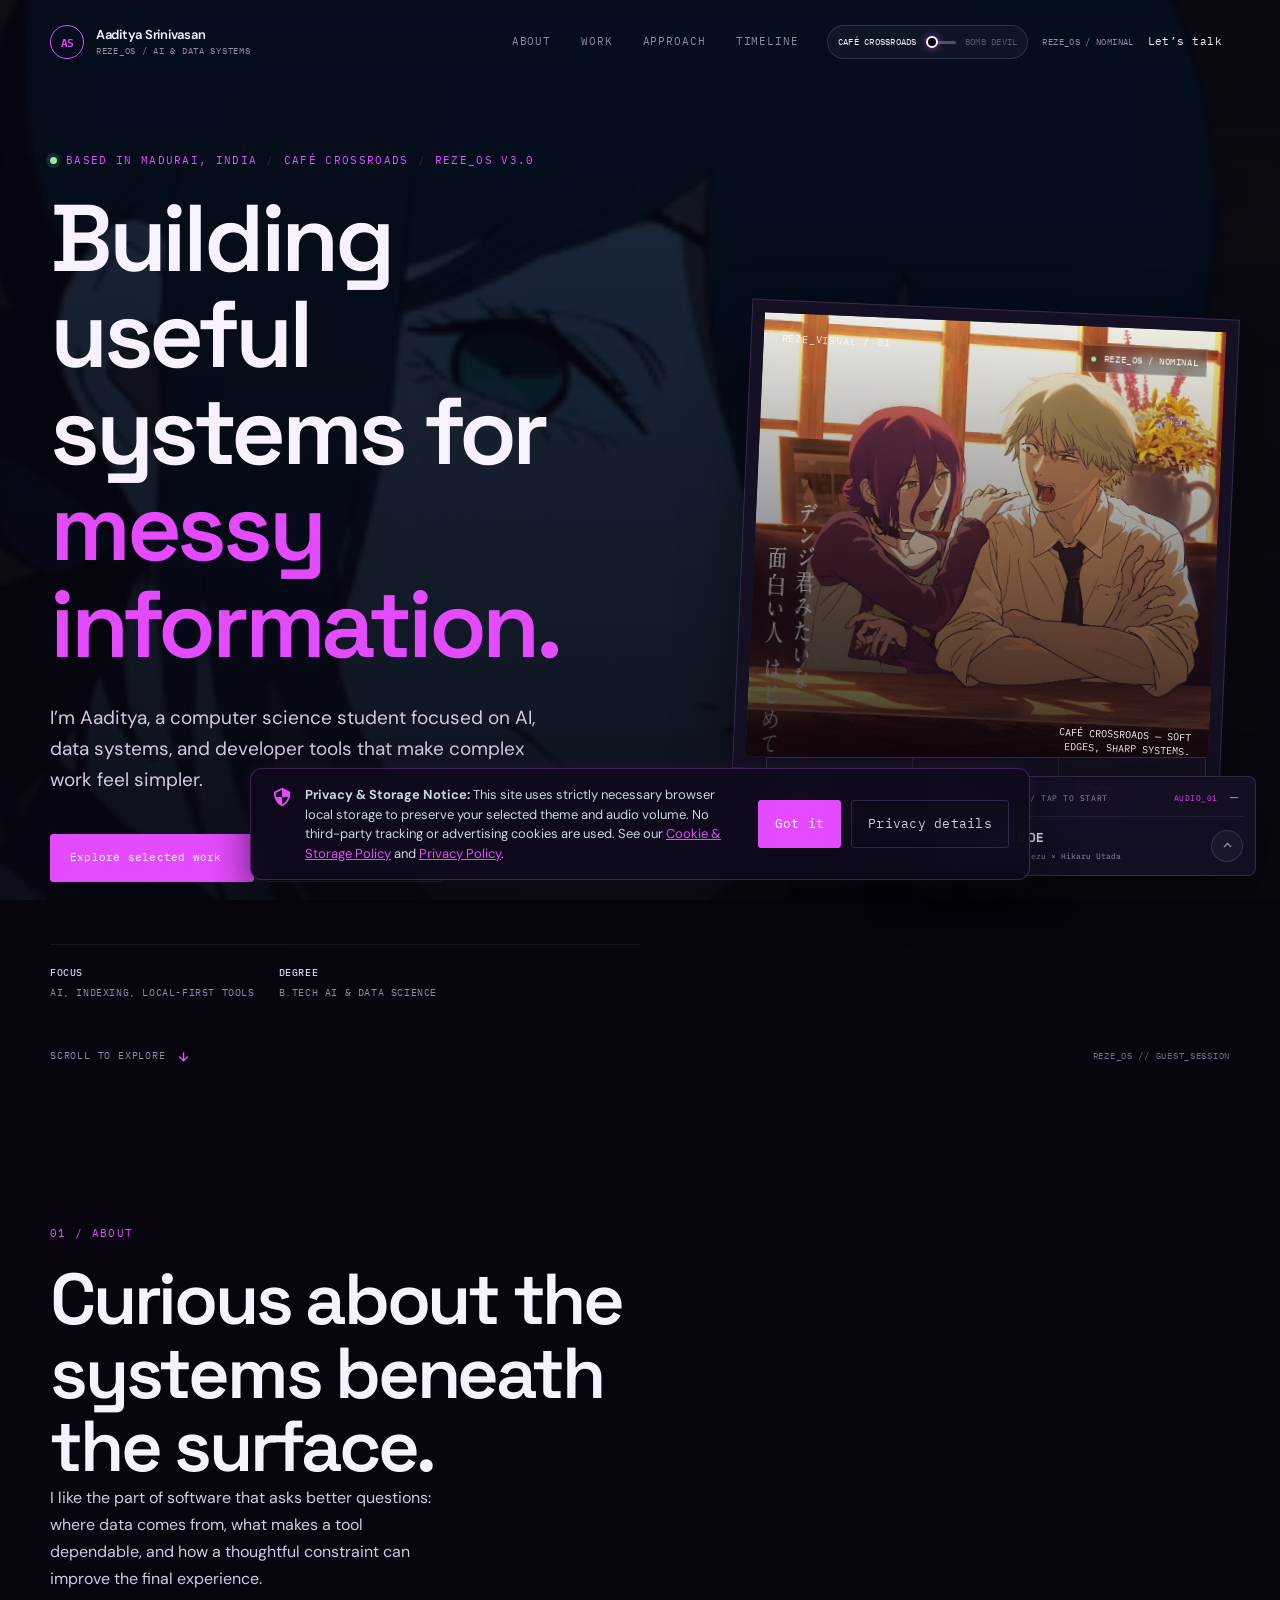
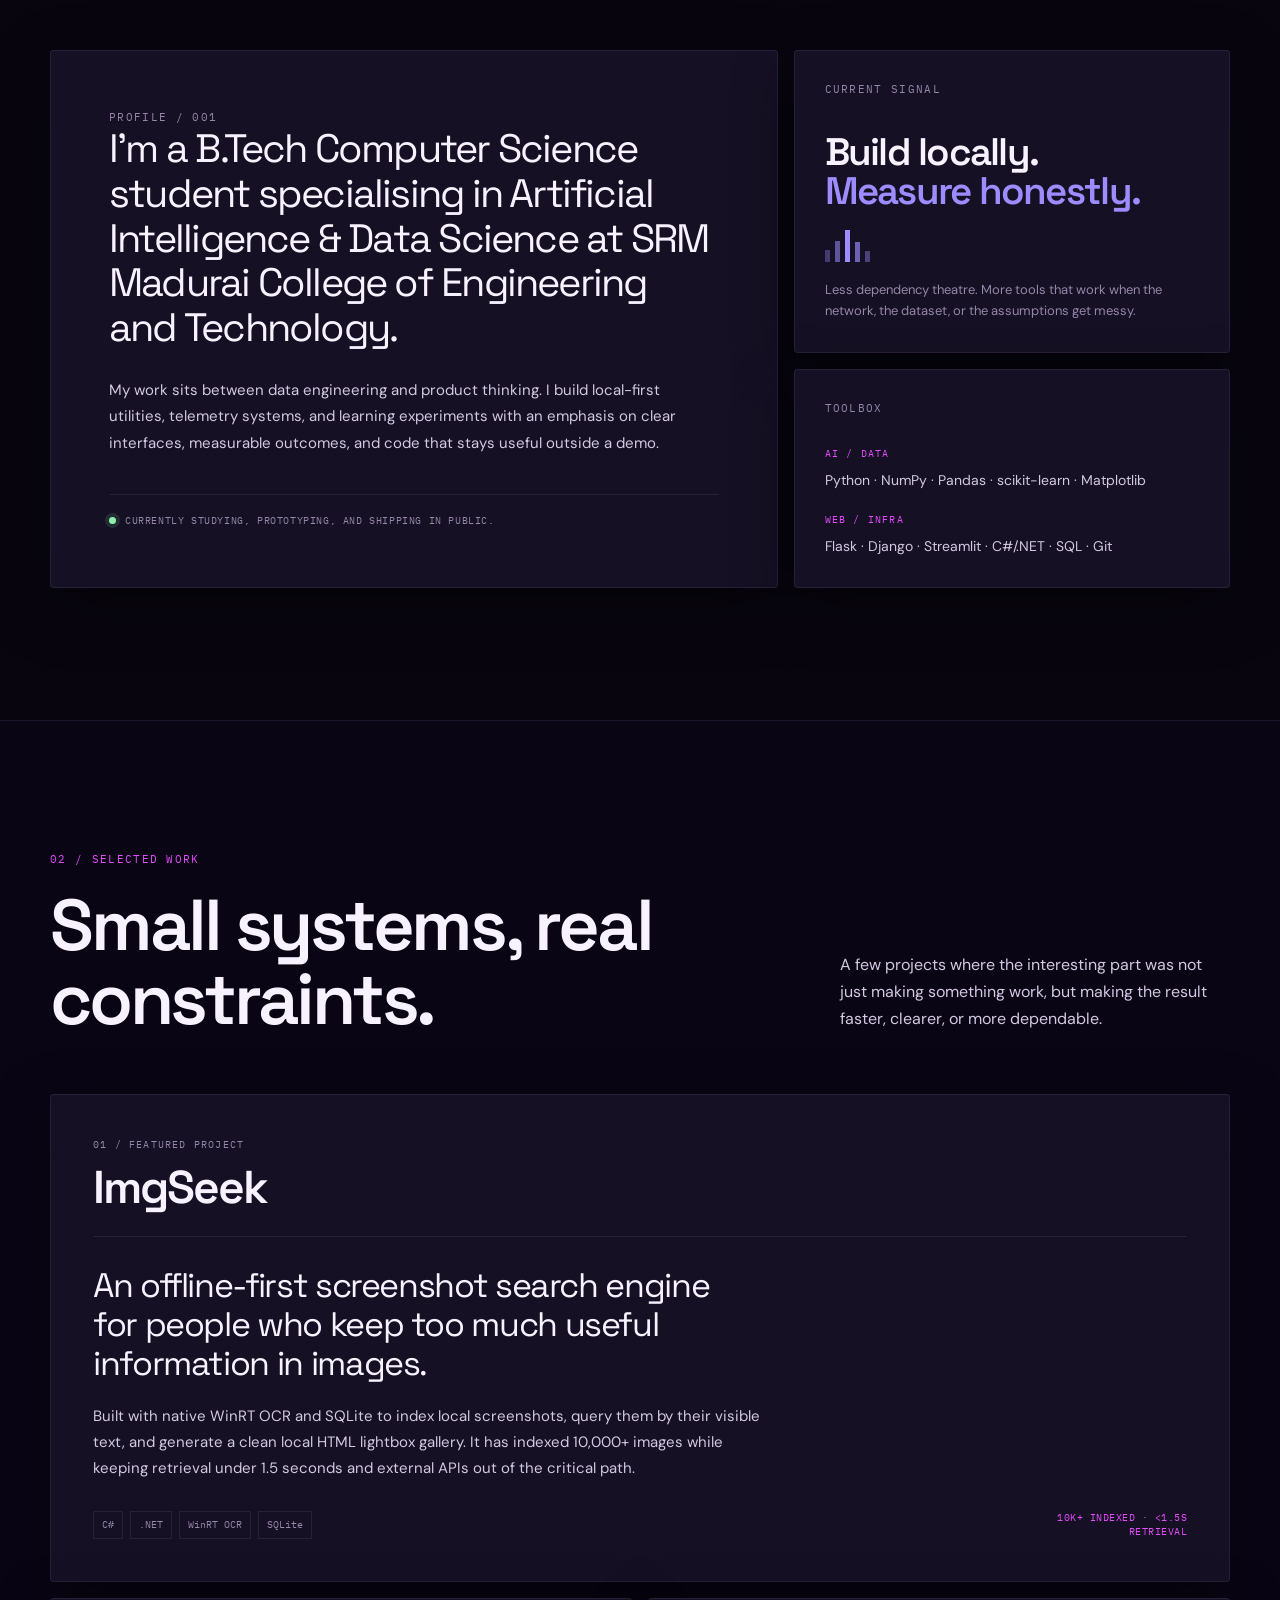
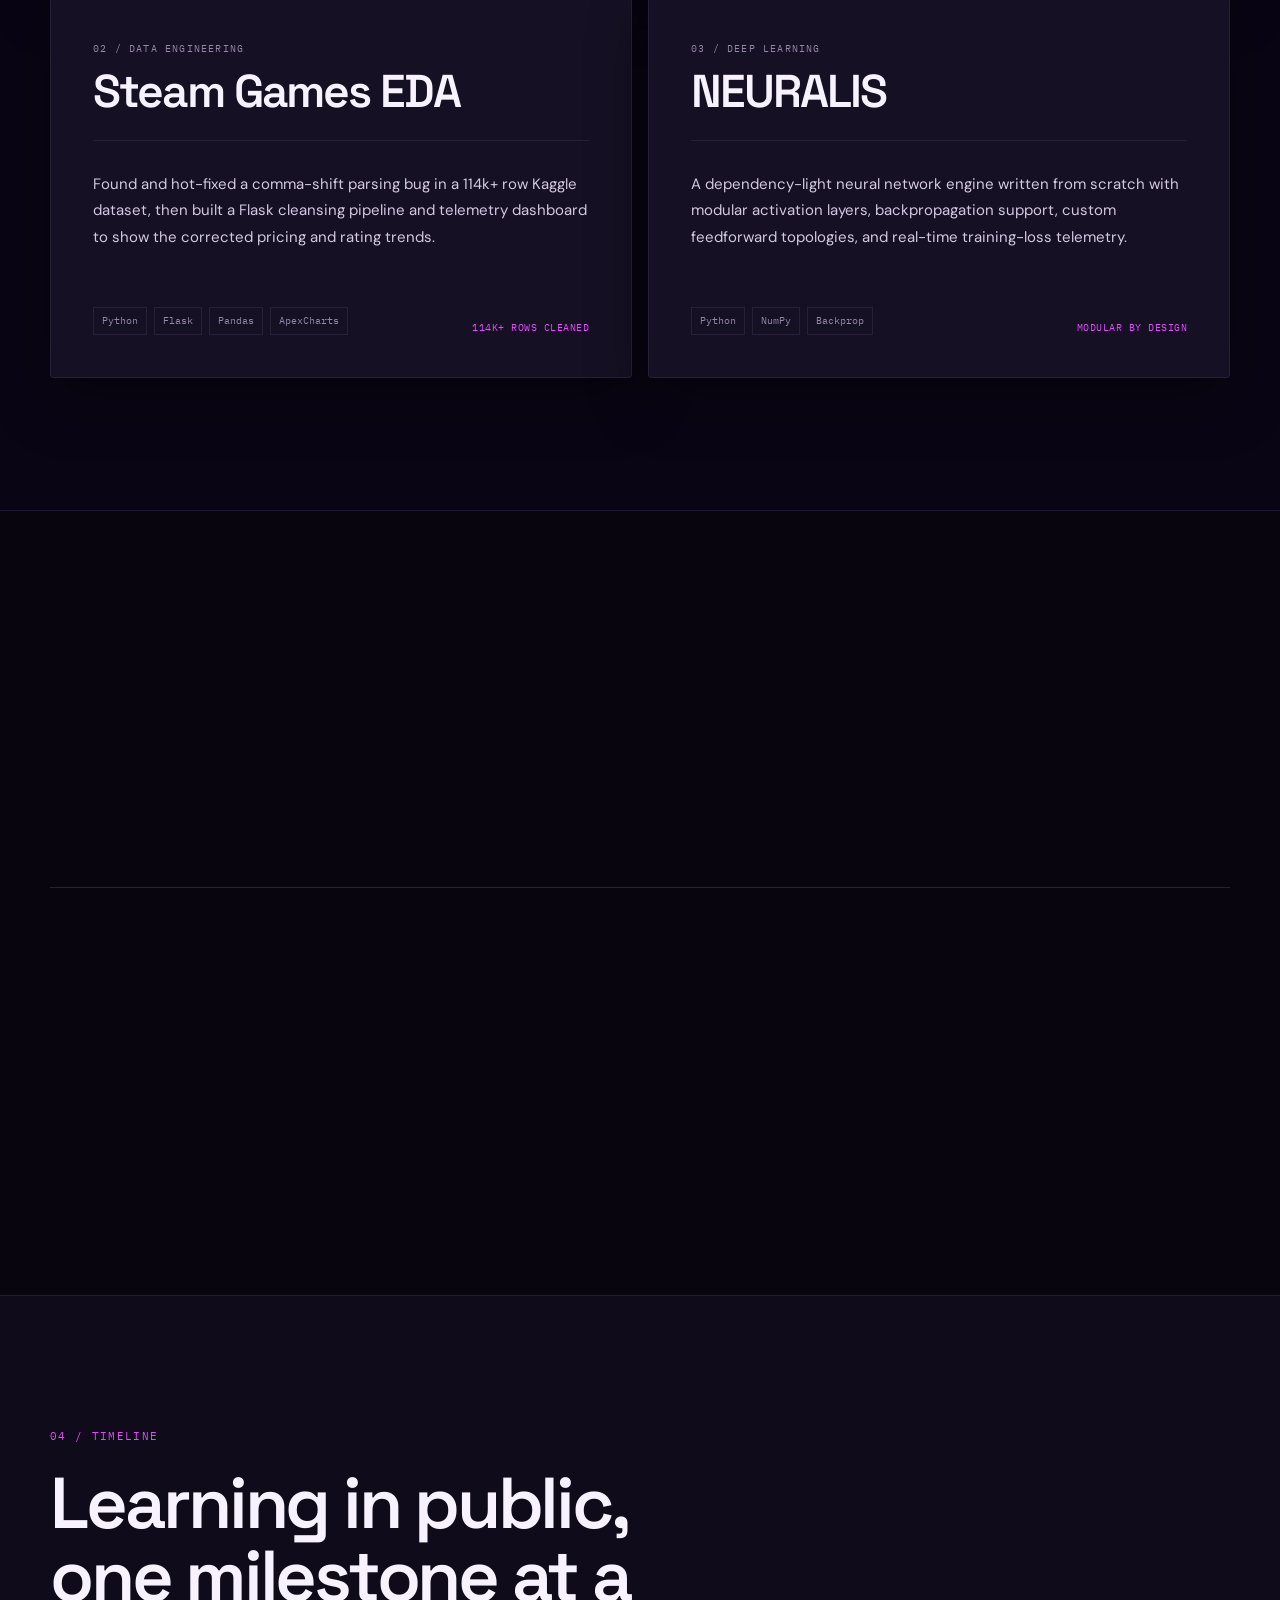
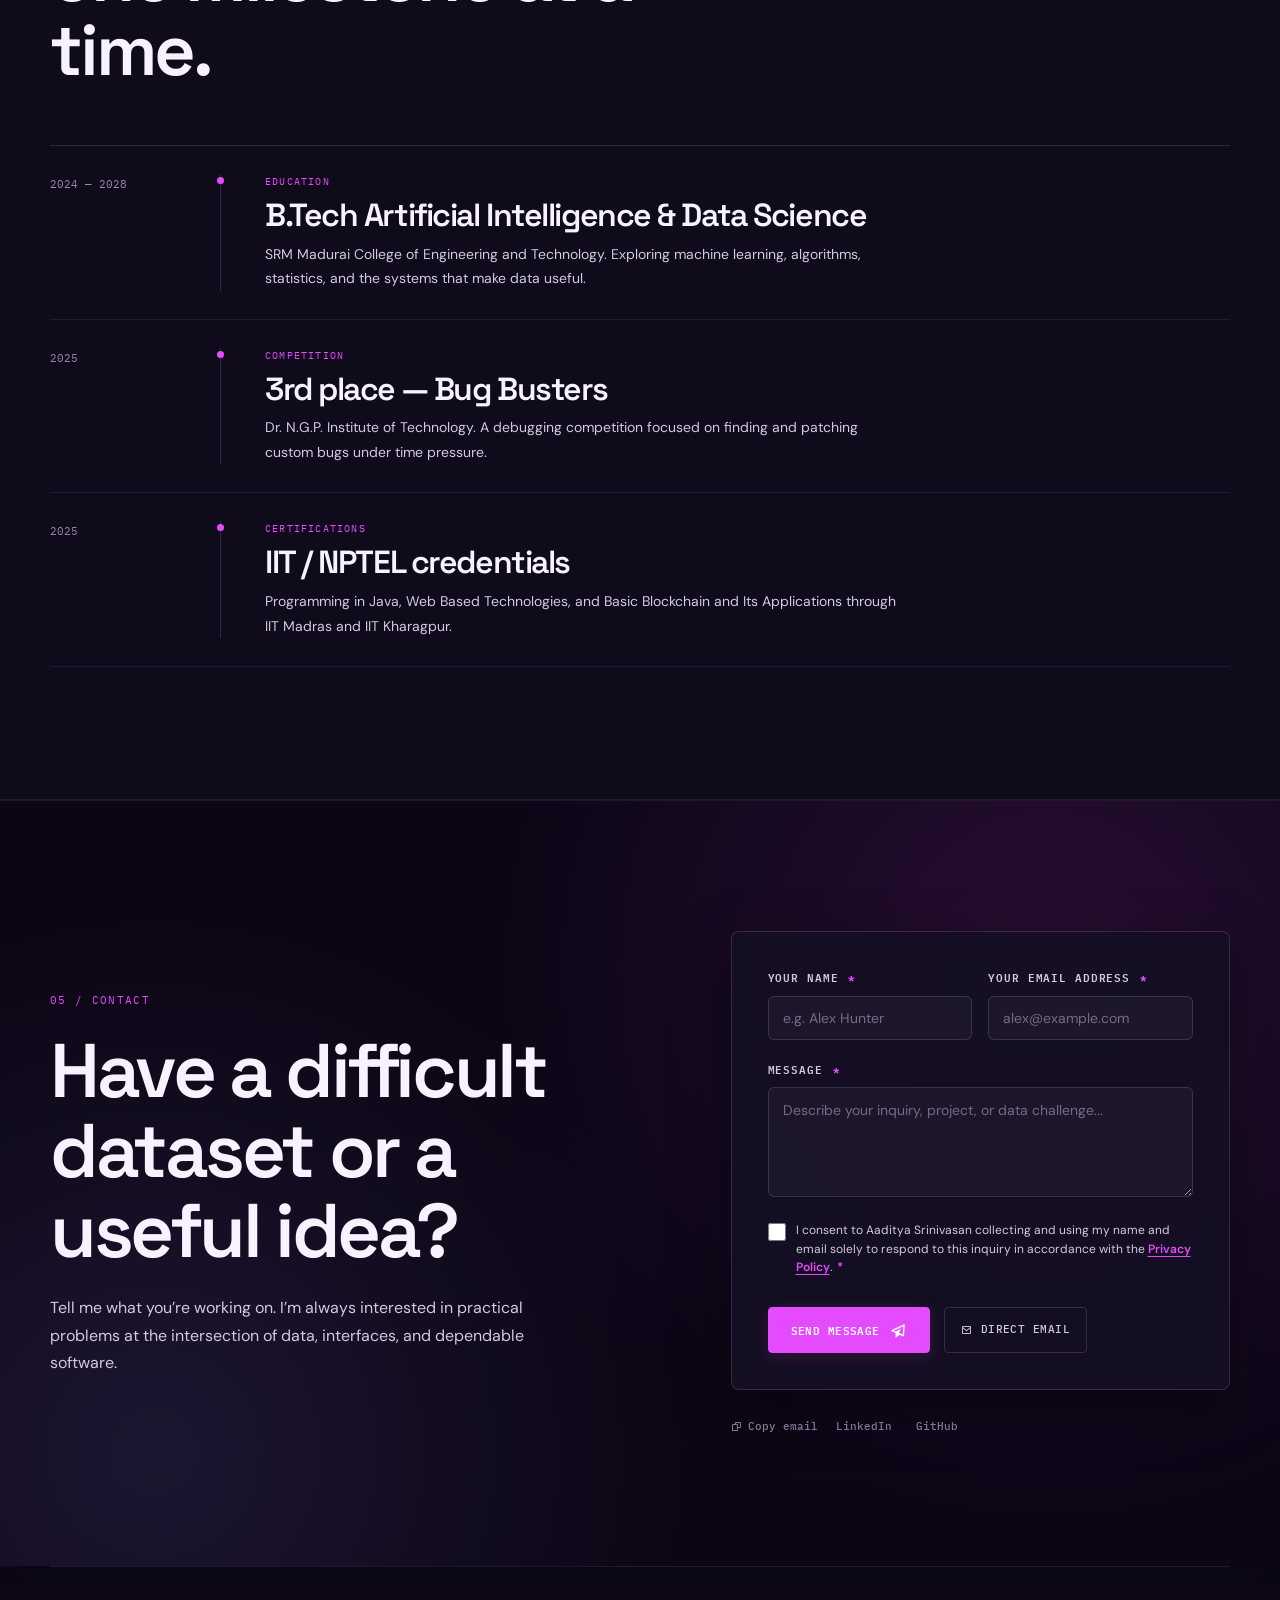
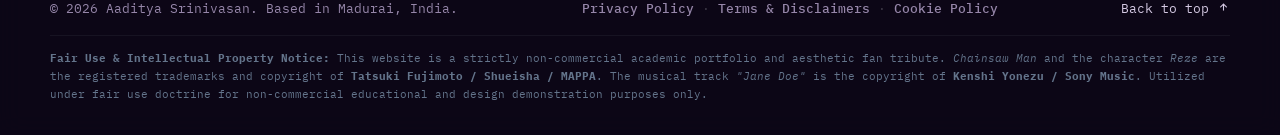
==== commit c3242c33: "feat: show background video across sections, make music player hideable, and optimize mobile layouts" ====
--- a/index.html
+++ b/index.html
@@ -14,7 +14,7 @@
     <link rel="preconnect" href="https://fonts.gstatic.com" crossorigin>
     <link href="https://fonts.googleapis.com/css2?family=DM+Sans:wght@400;500;600;700&family=IBM+Plex+Mono:wght@400;500;600&family=Space+Grotesk:wght@500;600;700&display=swap" rel="stylesheet">
     <link href="https://unpkg.com/boxicons@2.1.4/css/boxicons.min.css" rel="stylesheet">
-    <link rel="stylesheet" href="style.css?v=4.4">
+    <link rel="stylesheet" href="style.css?v=4.5">
 </head>
 <body class="cafe-mode">
     <div class="ambient-mode-bg" aria-hidden="true">
@@ -264,7 +264,14 @@
     <aside class="music-deck" id="music-deck" aria-label="REZE_OS music player">
         <!-- reze ma queen 🥀 -->
         <audio id="bgm-player" src="jane-doe.mp3" autoplay loop preload="auto"></audio>
-        <div class="music-deck-topline"><span class="deck-led" aria-hidden="true"></span><span id="music-status">REZE_OS AUDIO / STANDBY</span><span class="music-track-code">AUDIO_01</span></div>
+        <div class="music-deck-topline">
+            <span class="deck-led" aria-hidden="true"></span>
+            <span id="music-status">REZE_OS AUDIO / STANDBY</span>
+            <span class="music-track-code">AUDIO_01</span>
+            <button class="music-minimize" id="music-minimize-btn" type="button" aria-label="Minimize music player" title="Minimize player">
+                <i class="bx bx-minus" aria-hidden="true"></i>
+            </button>
+        </div>
         <div class="music-deck-main">
             <button class="music-toggle" id="music-toggle" type="button" aria-label="Play background music" aria-pressed="false">
                 <i class="bx bx-play" id="music-toggle-icon" aria-hidden="true"></i>
@@ -278,6 +285,12 @@
             <span id="music-volume-label">28%</span>
         </div>
     </aside>
+
+    <button class="music-launcher" id="music-launcher" type="button" aria-label="Open music player" aria-expanded="false" title="Open REZE_OS audio player">
+        <span class="deck-led launcher-led" aria-hidden="true"></span>
+        <i class="bx bx-music" aria-hidden="true"></i>
+        <span class="music-launcher-label">AUDIO</span>
+    </button>
 
     <!-- reze ma queen 🥀 -->
     <aside class="cookie-banner" id="cookie-banner" role="region" aria-label="Privacy &amp; Local Storage Notice">
@@ -316,6 +329,6 @@
     </footer>
 
     <div class="toast" id="toast" role="status" aria-live="polite"></div>
-    <script src="script.js?v=4.4"></script>
+    <script src="script.js?v=4.5"></script>
 </body>
 </html>
--- a/style.css
+++ b/style.css
@@ -205,7 +205,7 @@
 .stack-groups p { margin-top: 7px; color: var(--text-soft); font-size: 14px; line-height: 1.6; }
 
 /* Projects */
-.section-projects { margin-top: 132px; padding: 130px 0 132px; background: var(--bg-deep); }
+.section-projects { margin-top: 132px; padding: 130px 0 132px; background: color-mix(in srgb, var(--bg-deep) 68%, transparent); border-top: 1px solid var(--line-soft); border-bottom: 1px solid var(--line-soft); }
 .project-grid { display: grid; grid-template-columns: repeat(2, 1fr); gap: 16px; }
 .project-card { min-height: 380px; display: flex; flex-direction: column; padding: clamp(25px, 4vw, 42px); border-radius: 4px; transition: transform 220ms var(--ease), border-color 220ms ease, background 220ms ease; }
 .project-card:hover { transform: translateY(-5px); border-color: color-mix(in srgb, var(--accent) 52%, var(--line)); background: var(--surface-raised); }
@@ -234,7 +234,7 @@
 .principle p { max-width: 280px; font-size: 14px; }
 
 /* Timeline */
-.section-timeline { padding-bottom: 132px; background: var(--surface); }
+.section-timeline { padding-bottom: 132px; background: color-mix(in srgb, var(--surface) 64%, transparent); border-top: 1px solid var(--line-soft); border-bottom: 1px solid var(--line-soft); }
 .timeline-list { border-top: 1px solid var(--line); }
 .timeline-row { display: grid; grid-template-columns: 150px 25px 1fr; gap: 20px; padding: 28px 0; border-bottom: 1px solid var(--line-soft); }
 .timeline-date { color: var(--muted); font-family: var(--font-mono); font-size: 11px; padding-top: 2px; }
@@ -245,7 +245,7 @@
 .timeline-row p { max-width: 640px; margin-top: 10px; font-size: 14px; }
 
 /* Contact and footer */
-.contact-section { padding: 130px 0; background: var(--bg-deep); color: var(--text); position: relative; overflow: hidden; border-top: 1px solid var(--line-soft); }
+.contact-section { padding: 130px 0; background: color-mix(in srgb, var(--bg-deep) 70%, transparent); color: var(--text); position: relative; overflow: hidden; border-top: 1px solid var(--line-soft); }
 .contact-section::before { content: ''; position: absolute; inset: 0; background: radial-gradient(circle at 82% 22%, var(--accent-soft), transparent 48%), radial-gradient(circle at 12% 85%, var(--signal-soft), transparent 42%); pointer-events: none; z-index: 0; }
 .contact-shell { position: relative; z-index: 1; display: grid; grid-template-columns: 1.1fr 0.9fr; gap: 70px; align-items: center; }
 .contact-shell .eyebrow { color: var(--accent); font-family: var(--font-mono); font-size: 11px; letter-spacing: 0.12em; text-transform: uppercase; }
@@ -259,19 +259,23 @@
 .contact-links { display: flex; flex-wrap: wrap; gap: 18px; }
 .contact-links a, .copy-button { display: inline-flex; align-items: center; gap: 6px; border: 0; color: var(--muted); background: none; font-family: var(--font-mono); font-size: 11px; font-weight: 500; cursor: pointer; transition: color 180ms ease, transform 180ms ease; }
 .contact-links a:hover, .copy-button:hover { color: var(--text); transform: translateY(-1px); text-decoration: underline; }
-.site-footer { position: relative; z-index: 2; background: var(--bg-deep); }
+.site-footer { position: relative; z-index: 2; background: color-mix(in srgb, var(--bg-deep) 88%, transparent); backdrop-filter: blur(12px); -webkit-backdrop-filter: blur(12px); }
 .footer-shell { min-height: 74px; display: flex; align-items: center; justify-content: space-between; gap: 20px; color: var(--muted); font-family: var(--font-mono); font-size: 10px; }
 .footer-shell a { color: var(--text-soft); }
 .footer-shell a:hover { color: var(--accent); }
 
 /* REZE_OS music deck */
-.music-deck { position: fixed; right: 24px; bottom: 24px; z-index: 45; width: min(330px, calc(100vw - 32px)); padding: 12px; border: 1px solid var(--line); border-radius: 5px; background: color-mix(in srgb, var(--surface) 93%, transparent); box-shadow: var(--shadow); backdrop-filter: blur(18px); transition: border-color 180ms ease, background 220ms ease, transform 220ms var(--ease); }
+.music-deck { position: fixed; right: 24px; bottom: 24px; z-index: 45; width: min(330px, calc(100vw - 32px)); padding: 12px; border: 1px solid var(--line); border-radius: 8px; background: color-mix(in srgb, var(--surface) 93%, transparent); box-shadow: var(--shadow); backdrop-filter: blur(18px); -webkit-backdrop-filter: blur(18px); transition: border-color 180ms ease, background 220ms ease, transform 280ms var(--ease), opacity 280ms ease; }
 .music-deck:hover { border-color: var(--accent); transform: translateY(-3px); }
+.music-deck.minimized { transform: translateY(120%) scale(0.92); opacity: 0; pointer-events: none; }
 .music-deck-topline { display: flex; align-items: center; gap: 7px; padding-bottom: 9px; border-bottom: 1px solid var(--line-soft); color: var(--muted); font-family: var(--font-mono); font-size: 8px; letter-spacing: 0.07em; text-transform: uppercase; }
 .deck-led { width: 6px; height: 6px; flex: 0 0 auto; border-radius: 50%; background: var(--muted); box-shadow: 0 0 0 3px var(--accent-soft); }
 .music-deck.playing .deck-led { background: var(--success); box-shadow: 0 0 0 3px color-mix(in srgb, var(--success) 15%, transparent), 0 0 8px var(--success); }
 .music-deck.autoplay-blocked .deck-led { background: var(--accent); box-shadow: 0 0 0 3px var(--accent-soft), 0 0 8px var(--accent); }
 .music-track-code { margin-left: auto; color: var(--accent); }
+.music-minimize { width: 18px; height: 18px; display: grid; place-items: center; background: transparent; border: 0; color: var(--muted); cursor: pointer; font-size: 14px; border-radius: 3px; transition: color 180ms ease, background 180ms ease; }
+.music-minimize:hover { color: var(--text); background: var(--surface-soft); }
+.music-minimize:focus-visible { outline: 2px solid var(--accent); outline-offset: 2px; }
 .music-deck-main { display: flex; align-items: center; gap: 10px; padding-top: 11px; }
 .music-toggle, .music-expand { width: 32px; height: 32px; display: grid; place-items: center; flex: 0 0 auto; border: 1px solid var(--line); border-radius: 50%; background: var(--surface-soft); color: var(--text); cursor: pointer; transition: color 180ms ease, border-color 180ms ease, background 180ms ease, transform 180ms ease; }
 .music-toggle { border-color: var(--accent); color: var(--accent); }
@@ -291,6 +295,65 @@
 .music-deck-controls input[type="range"]::-moz-range-thumb { width: 10px; height: 10px; border: 0; border-radius: 50%; background: var(--accent); cursor: pointer; }
 #music-volume-label { min-width: 30px; color: var(--muted); font-family: var(--font-mono); font-size: 8px; text-align: right; }
 
+.music-launcher {
+    position: fixed;
+    right: 24px;
+    bottom: 24px;
+    z-index: 45;
+    display: inline-flex;
+    align-items: center;
+    gap: 8px;
+    padding: 8px 14px;
+    border: 1px solid var(--line);
+    border-radius: 20px;
+    background: color-mix(in srgb, var(--surface) 92%, transparent);
+    box-shadow: var(--shadow);
+    color: var(--text);
+    font-family: var(--font-mono);
+    font-size: 10px;
+    letter-spacing: 0.08em;
+    cursor: pointer;
+    backdrop-filter: blur(16px);
+    -webkit-backdrop-filter: blur(16px);
+    opacity: 0;
+    transform: translateY(20px) scale(0.92);
+    pointer-events: none;
+    transition: transform 260ms var(--ease), opacity 260ms ease, border-color 180ms ease, background 180ms ease;
+}
+.music-launcher.visible {
+    opacity: 1;
+    transform: translateY(0) scale(1);
+    pointer-events: auto;
+}
+.music-launcher:hover {
+    border-color: var(--accent);
+    background: var(--surface-raised);
+    transform: translateY(-2px) scale(1.02);
+}
+.music-launcher:focus-visible {
+    outline: 2px solid var(--accent);
+    outline-offset: 3px;
+}
+.music-launcher i {
+    font-size: 14px;
+    color: var(--accent);
+}
+.launcher-led {
+    width: 6px;
+    height: 6px;
+    border-radius: 50%;
+    background: var(--muted);
+    box-shadow: 0 0 0 3px var(--accent-soft);
+}
+.music-launcher.playing .launcher-led {
+    background: var(--success);
+    box-shadow: 0 0 0 3px color-mix(in srgb, var(--success) 15%, transparent), 0 0 8px var(--success);
+}
+.music-launcher.autoplay-blocked .launcher-led {
+    background: var(--accent);
+    box-shadow: 0 0 0 3px var(--accent-soft), 0 0 8px var(--accent);
+}
+
 /* Motion and feedback */
 [data-reveal] { opacity: 0; transform: translateY(18px); transition: opacity 650ms var(--ease), transform 650ms var(--ease); transition-delay: var(--delay, 0ms); }
 [data-reveal].is-visible { opacity: 1; transform: translateY(0); }
@@ -300,72 +363,95 @@
 @media (max-width: 960px) {
     .section-shell, .header-shell, .footer-shell { width: min(var(--max-width), calc(100% - 48px)); }
     .desktop-nav { gap: 18px; }
-    .hero-grid { grid-template-columns: 1fr; max-width: 720px; margin: 0 auto; gap: 62px; }
+    .hero-grid { grid-template-columns: 1fr; max-width: 720px; margin: 0 auto; gap: 54px; }
     .hero-copy { max-width: 680px; }
     .hero-visual { max-width: 600px; width: 100%; margin: 0 auto; }
     .hero { padding-top: 142px; }
     .about-grid { grid-template-columns: 1fr 1fr; }
-    .about-main { grid-column: span 2; grid-row: auto; min-height: 390px; }
-    .signal-card, .stack-card { min-height: 250px; }
+    .about-main { grid-column: span 2; grid-row: auto; min-height: 380px; }
+    .signal-card, .stack-card { min-height: 240px; }
     .contact-shell { grid-template-columns: 1fr; gap: 45px; }
     .contact-actions { max-width: 620px; }
 }
 
 @media (max-width: 700px) {
-    .section-shell, .header-shell, .footer-shell { width: min(var(--max-width), calc(100% - 36px)); }
-    .header-shell { min-height: 72px; }
+    .section-shell, .header-shell, .footer-shell { width: min(var(--max-width), calc(100% - 32px)); }
+    .header-shell { min-height: 68px; }
     .brand { min-width: 0; }
     .brand-copy small { display: none; }
     .desktop-nav, .header-cta, .mode-readout { display: none; }
-    .mode-switch { margin-left: auto; }
+    .mode-switch { margin-left: auto; padding: 5px 8px; gap: 6px; }
     .mode-name { font-size: 8px; }
     .menu-toggle { display: grid; }
-    .mobile-nav { display: flex; flex-direction: column; gap: 22px; max-height: 0; overflow: hidden; padding: 0 18px; background: color-mix(in srgb, var(--bg) 96%, transparent); border-bottom: 1px solid transparent; transition: max-height 260ms var(--ease), padding 260ms var(--ease), border-color 260ms ease; }
-    .mobile-nav.open { max-height: 330px; padding: 23px 18px 28px; border-color: var(--line-soft); }
+    .mobile-nav { display: flex; flex-direction: column; gap: 20px; max-height: 0; overflow: hidden; padding: 0 18px; background: color-mix(in srgb, var(--bg) 96%, transparent); border-bottom: 1px solid transparent; transition: max-height 260ms var(--ease), padding 260ms var(--ease), border-color 260ms ease; }
+    .mobile-nav.open { max-height: 330px; padding: 22px 18px 26px; border-color: var(--line-soft); }
     .mobile-nav .nav-link-accent { color: var(--accent); }
-    .hero { min-height: auto; padding-top: 132px; padding-bottom: 84px; }
-    .hero h1 { font-size: clamp(53px, 15vw, 84px); }
-    .hero-description { font-size: 17px; }
-    .hero-meta { margin-top: 44px; }
+    .hero { min-height: auto; padding-top: 120px; padding-bottom: 74px; }
+    .hero h1 { font-size: clamp(44px, 13vw, 76px); }
+    .hero-description { font-size: 16px; margin-top: 20px; }
+    .hero-meta { margin-top: 36px; gap: 18px; }
     .scroll-cue, .hero::after { display: none; }
-    .section, .section-approach, .section-timeline { padding-top: 92px; padding-bottom: 92px; }
-    .section-projects { margin-top: 92px; padding-top: 92px; padding-bottom: 92px; }
-    .section-heading { margin-bottom: 38px; }
+    .section, .section-approach, .section-timeline { padding-top: 80px; padding-bottom: 80px; }
+    .section-projects { margin-top: 80px; padding-top: 80px; padding-bottom: 80px; }
+    .section-heading { margin-bottom: 34px; }
     .section-heading-row { display: block; }
-    .section-heading-row .section-intro { margin-top: 22px; }
-    h2 { font-size: clamp(39px, 12vw, 62px); }
+    .section-heading-row .section-intro { margin-top: 18px; }
+    h2 { font-size: clamp(34px, 10vw, 56px); }
     .about-grid, .project-grid { grid-template-columns: 1fr; }
     .about-main, .project-featured { grid-column: auto; }
-    .about-main { min-height: 440px; }
-    .signal-card, .stack-card { min-height: 230px; }
-    .project-card, .project-featured { min-height: 390px; }
-    .project-card-footer { align-items: start; flex-direction: column; }
+    .about-main { min-height: auto; padding: 26px 20px; }
+    .signal-card, .stack-card { min-height: auto; padding: 22px 20px; }
+    .project-card, .project-featured { min-height: auto; padding: 26px 20px; }
+    .project-card-footer { align-items: start; flex-direction: column; gap: 14px; }
     .project-outcome { max-width: none; text-align: left; }
     .principles-grid { grid-template-columns: 1fr; }
-    .principle, .principle + .principle { min-height: auto; padding: 24px 0; border-right: 0; border-bottom: 1px solid var(--line); }
+    .principle, .principle + .principle { min-height: auto; padding: 20px 0; border-right: 0; border-bottom: 1px solid var(--line-soft); }
     .principle:last-child { border-bottom: 0; }
-    .principle h3 { margin: 28px 0 12px; }
-    .timeline-row { grid-template-columns: 82px 18px 1fr; gap: 13px; }
-    .timeline-row h3 { font-size: 24px; }
-    .contact-section { padding: 92px 0; }
-    .footer-shell { min-height: 100px; align-items: start; flex-direction: column; justify-content: center; gap: 8px; }
-}
-
-@media (max-width: 430px) {
-    .section-shell, .header-shell, .footer-shell { width: min(var(--max-width), calc(100% - 28px)); }
-    .hero-actions { flex-direction: column; align-items: stretch; }
-    .button { width: 100%; }
-    .hero-stats { margin-left: 10px; margin-right: 10px; }
-    .stat-card { min-height: 77px; padding: 10px 8px; }
-    .stat-card strong { font-size: 19px; }
+    .principle h3 { margin: 20px 0 10px; font-size: 22px; }
+    .timeline-row { grid-template-columns: 78px 16px 1fr; gap: 12px; padding: 22px 0; }
+    .timeline-date { font-size: 10px; }
+    .timeline-row h3 { font-size: 20px; }
+    .contact-section { padding: 80px 0; }
+    .contact-shell h2 { font-size: clamp(32px, 8.5vw, 48px); }
+    .contact-form { padding: 22px 18px; }
+    .footer-shell { min-height: 90px; align-items: start; flex-direction: column; justify-content: center; gap: 10px; }
+    .music-deck { right: 16px; bottom: 16px; width: calc(100vw - 32px); max-width: 330px; }
+    .music-launcher { right: 16px; bottom: 16px; }
+}
+
+@media (max-width: 480px) {
+    .section-shell, .header-shell, .footer-shell { width: min(var(--max-width), calc(100% - 24px)); }
+    .hero-actions { flex-direction: column; align-items: stretch; gap: 10px; }
+    .button { width: 100%; min-height: 48px; }
+    .hero-stats { grid-template-columns: repeat(3, 1fr); margin-left: 0; margin-right: 0; width: 100%; }
+    .stat-card { min-height: 72px; padding: 8px 6px; }
+    .stat-card strong { font-size: 18px; }
+    .stat-card span { font-size: 7.5px; }
+    .large-copy { font-size: clamp(22px, 6.2vw, 30px); }
+    .image-caption { max-width: 130px; font-size: 8.5px; }
+    .form-actions-row { flex-direction: column; align-items: stretch; gap: 10px; }
+    .form-submit-btn, .direct-email-fallback { width: 100%; justify-content: center; min-height: 48px; }
+    .contact-links { justify-content: center; gap: 14px; }
+    .cookie-banner { bottom: 8px; width: calc(100% - 16px); padding: 12px 14px; }
+    .cookie-text { font-size: 12px; }
+    .cookie-actions { width: 100%; flex-direction: column; }
+    .cookie-btn { width: 100%; text-align: center; }
+}
+
+@media (max-width: 380px) {
+    .brand-mark { width: 30px; height: 30px; font-size: 10px; }
+    .brand-copy strong { font-size: 12px; }
+    .mode-switch { padding: 4px 6px; gap: 4px; }
+    .mode-rail { width: 24px; }
+    .mode-ring { width: 10px; height: 10px; }
+    .hero-stats { grid-template-columns: 1fr; }
+    .stat-card { border-right: 0; border-bottom: 1px solid var(--line-soft); min-height: 52px; padding: 8px 12px; flex-direction: row; align-items: center; justify-content: space-between; }
+    .stat-card:last-child { border-bottom: 0; }
+    .stat-card strong { font-size: 17px; }
     .stat-card span { font-size: 8px; }
-    .about-main, .signal-card, .stack-card, .project-card { padding: 23px; }
-    .about-main { min-height: 465px; }
-    .large-copy { font-size: 30px; }
-    .image-caption { max-width: 135px; font-size: 9px; }
-    .contact-links { gap: 13px; }
-    .music-deck { right: 14px; bottom: 14px; }
-    .music-deck-topline { font-size: 7px; }
+    .timeline-row { display: flex; flex-direction: column; gap: 6px; padding: 18px 0; padding-left: 18px; position: relative; }
+    .timeline-line { position: absolute; left: 0; top: 22px; bottom: 0; width: 2px; }
+    .timeline-line::after { top: 0; left: -3px; }
 }
 
 @media (prefers-reduced-motion: reduce) {
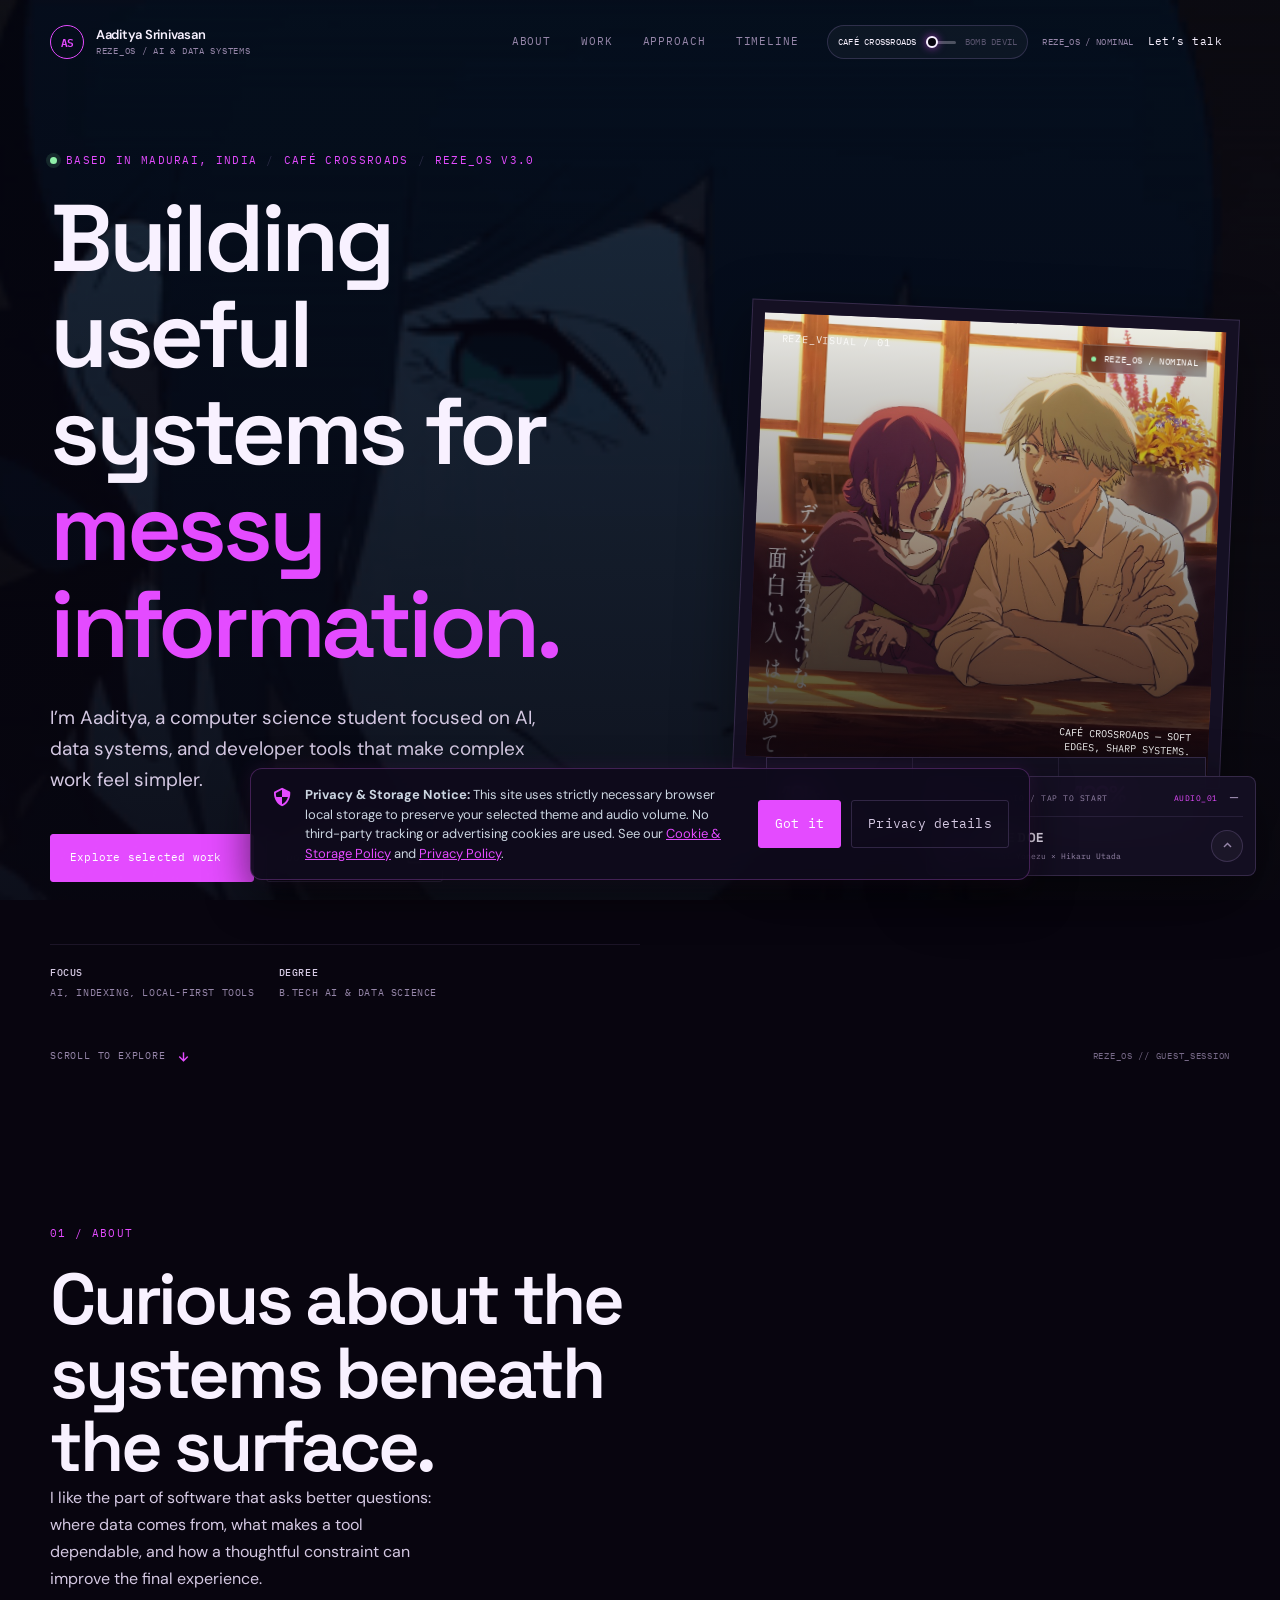
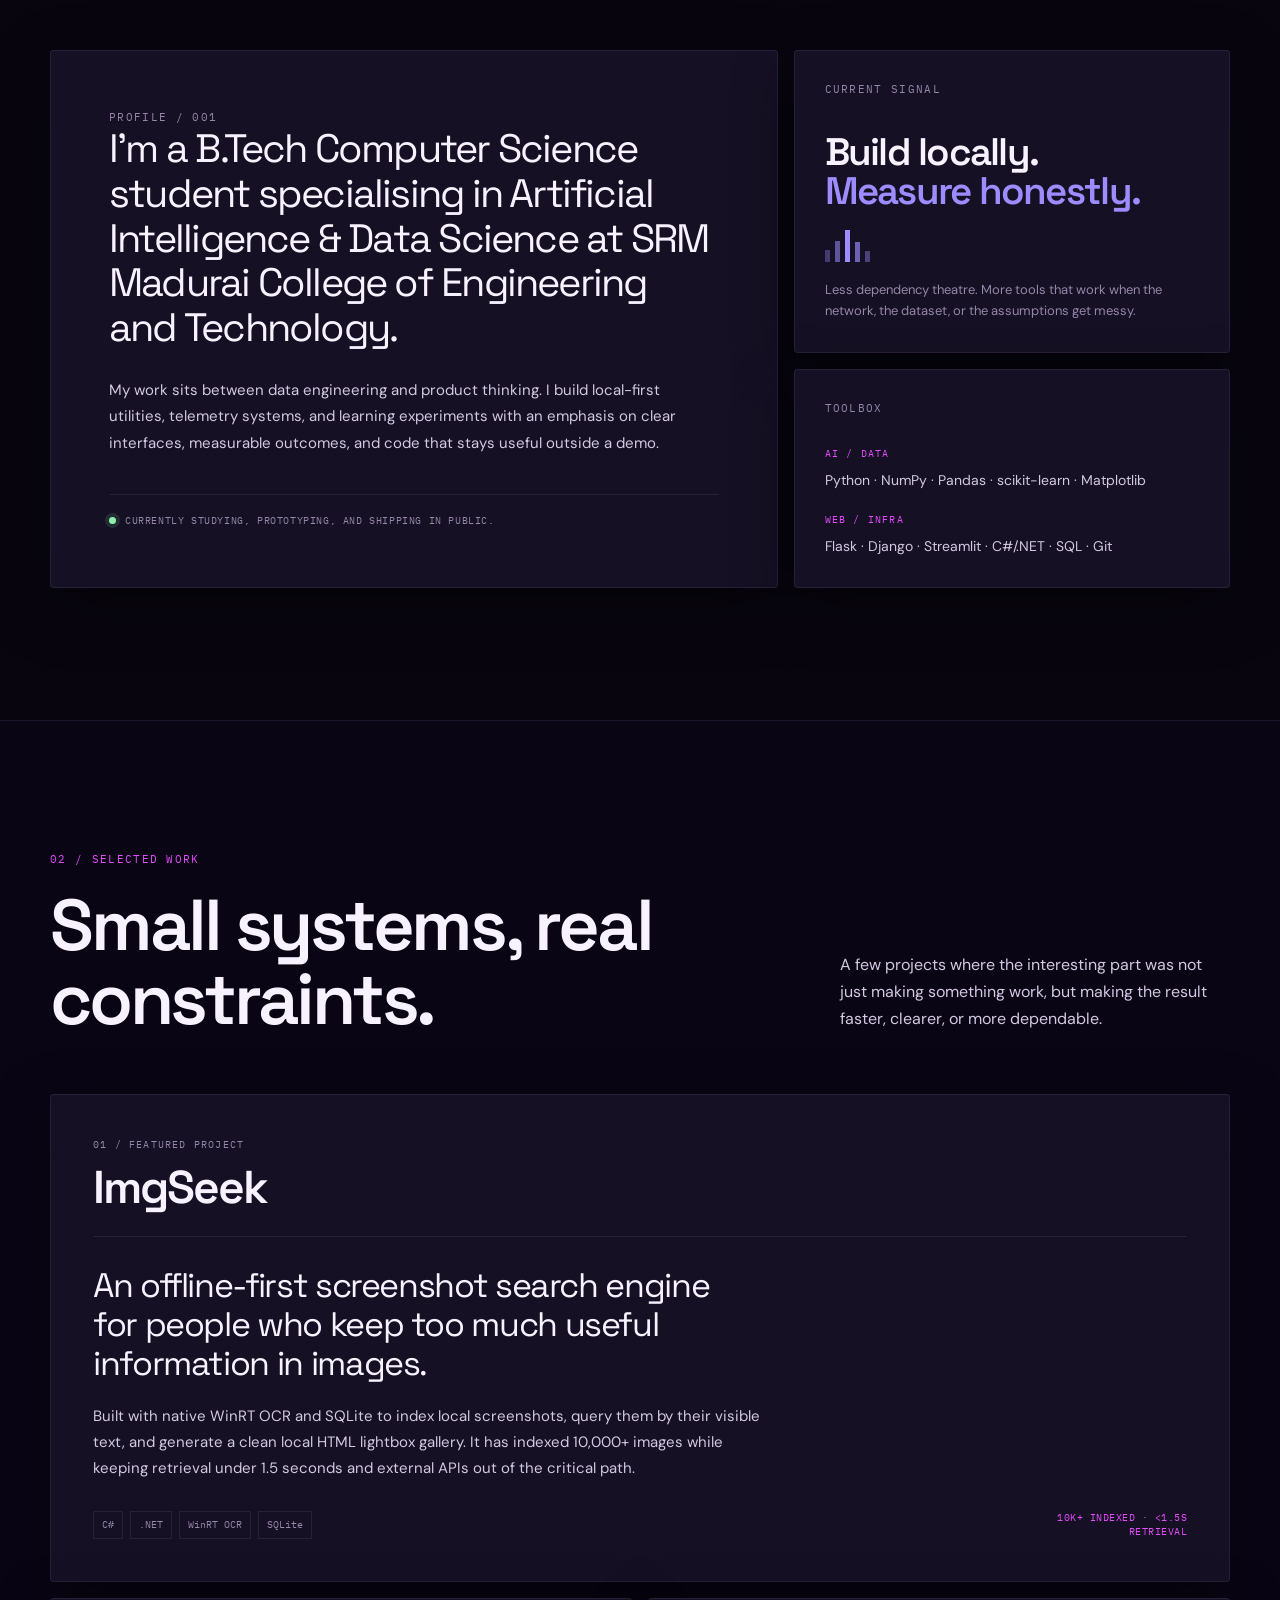
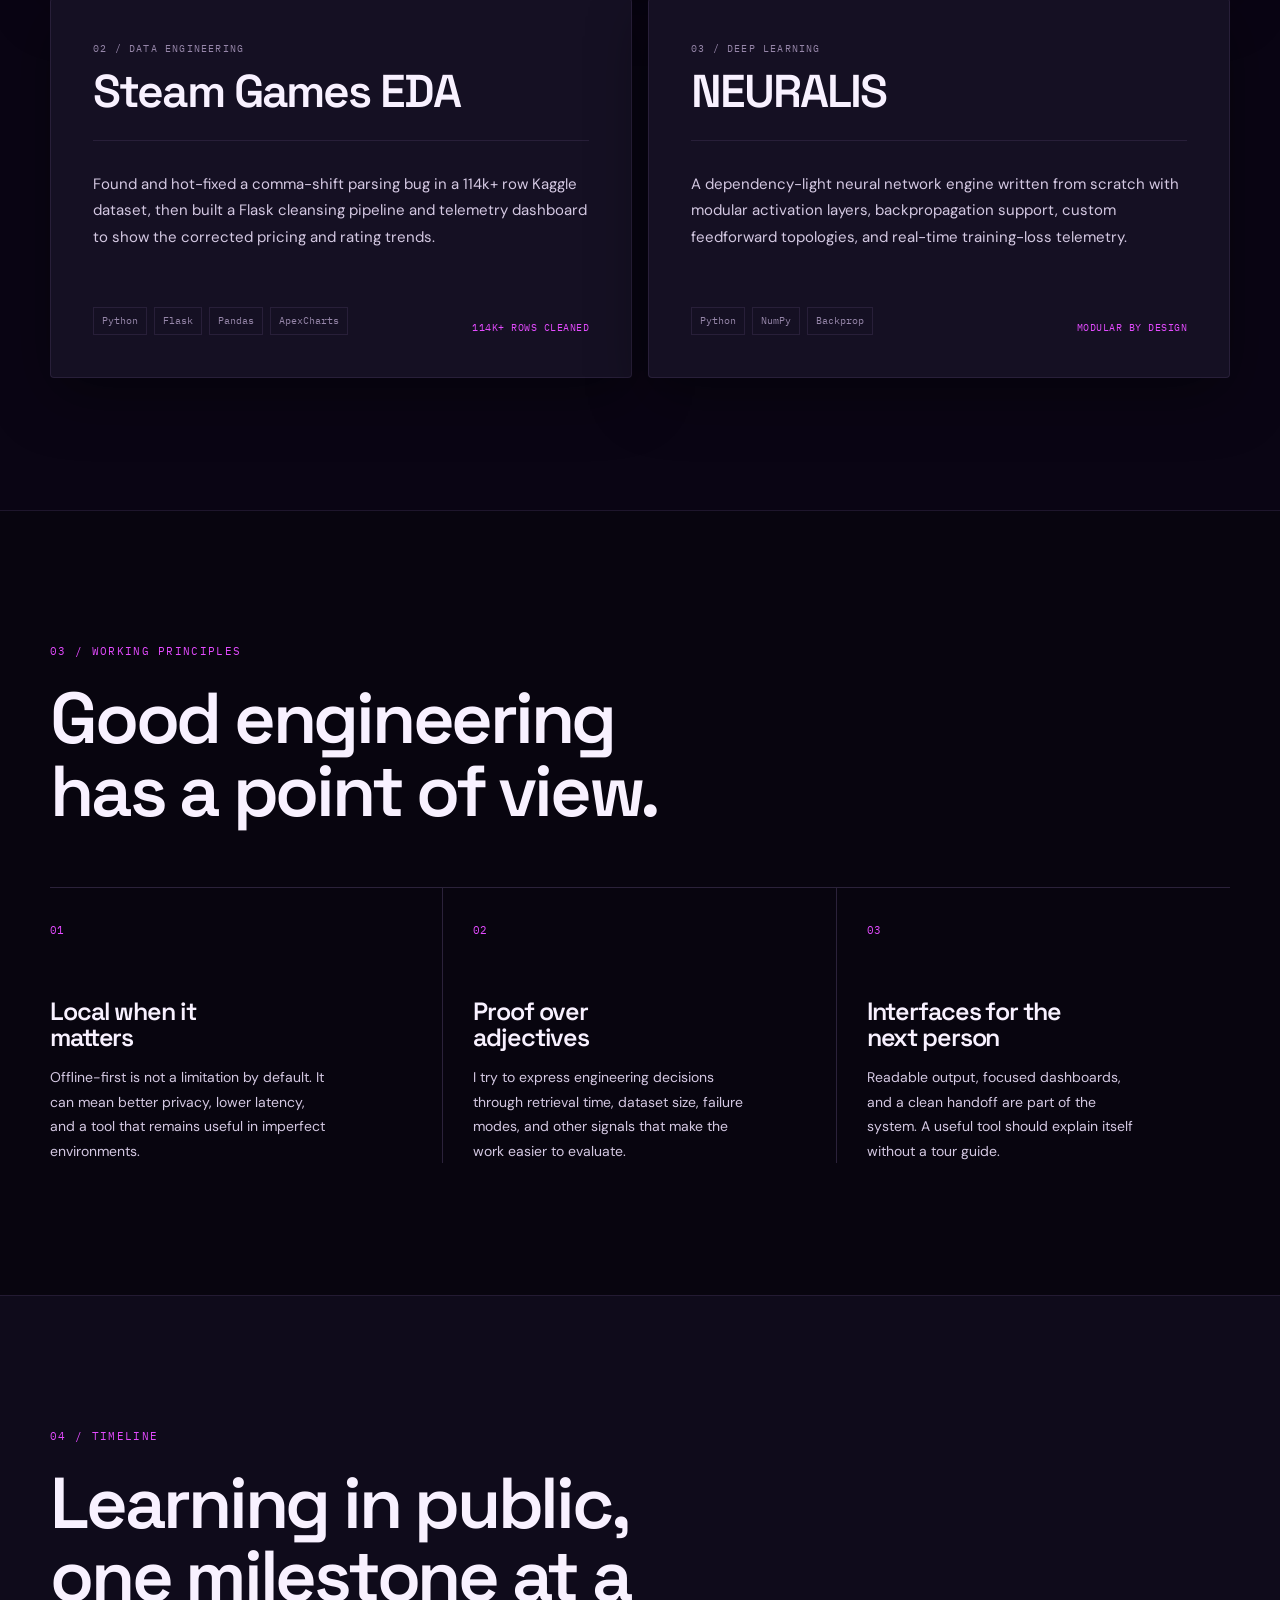
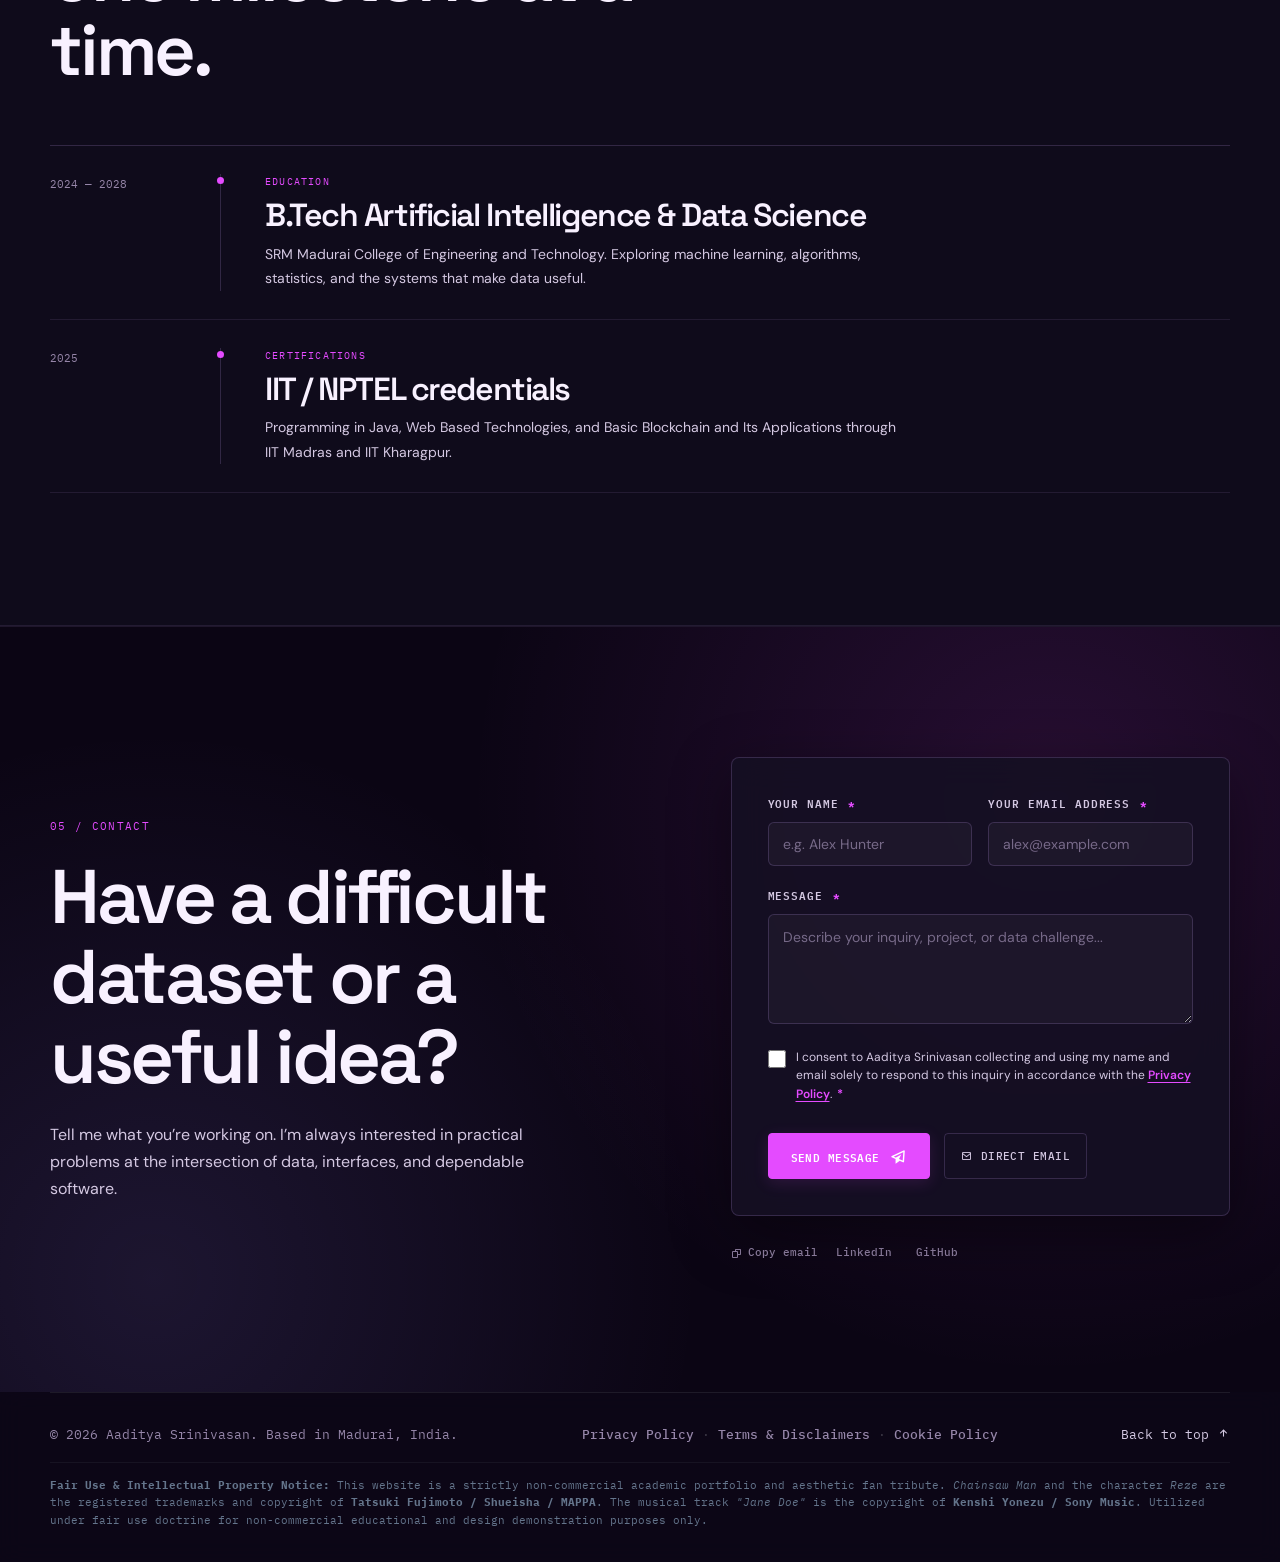
==== commit 4a8c9779: "chore(timeline): remove Bug Busters competition entry" ====
--- a/index.html
+++ b/index.html
@@ -203,8 +203,7 @@
                 </div>
                 <div class="timeline-list">
                     <article class="timeline-row" data-reveal><div class="timeline-date">2024 — 2028</div><div class="timeline-line" aria-hidden="true"></div><div><span class="timeline-type">Education</span><h3>B.Tech Artificial Intelligence &amp; Data Science</h3><p>SRM Madurai College of Engineering and Technology. Exploring machine learning, algorithms, statistics, and the systems that make data useful.</p></div></article>
-                    <article class="timeline-row" data-reveal data-delay="80"><div class="timeline-date">2025</div><div class="timeline-line" aria-hidden="true"></div><div><span class="timeline-type">Competition</span><h3>3rd place — Bug Busters</h3><p>Dr. N.G.P. Institute of Technology. A debugging competition focused on finding and patching custom bugs under time pressure.</p></div></article>
-                    <article class="timeline-row" data-reveal data-delay="160"><div class="timeline-date">2025</div><div class="timeline-line" aria-hidden="true"></div><div><span class="timeline-type">Certifications</span><h3>IIT / NPTEL credentials</h3><p>Programming in Java, Web Based Technologies, and Basic Blockchain and Its Applications through IIT Madras and IIT Kharagpur.</p></div></article>
+                    <article class="timeline-row" data-reveal data-delay="80"><div class="timeline-date">2025</div><div class="timeline-line" aria-hidden="true"></div><div><span class="timeline-type">Certifications</span><h3>IIT / NPTEL credentials</h3><p>Programming in Java, Web Based Technologies, and Basic Blockchain and Its Applications through IIT Madras and IIT Kharagpur.</p></div></article>
                 </div>
             </div>
         </section>
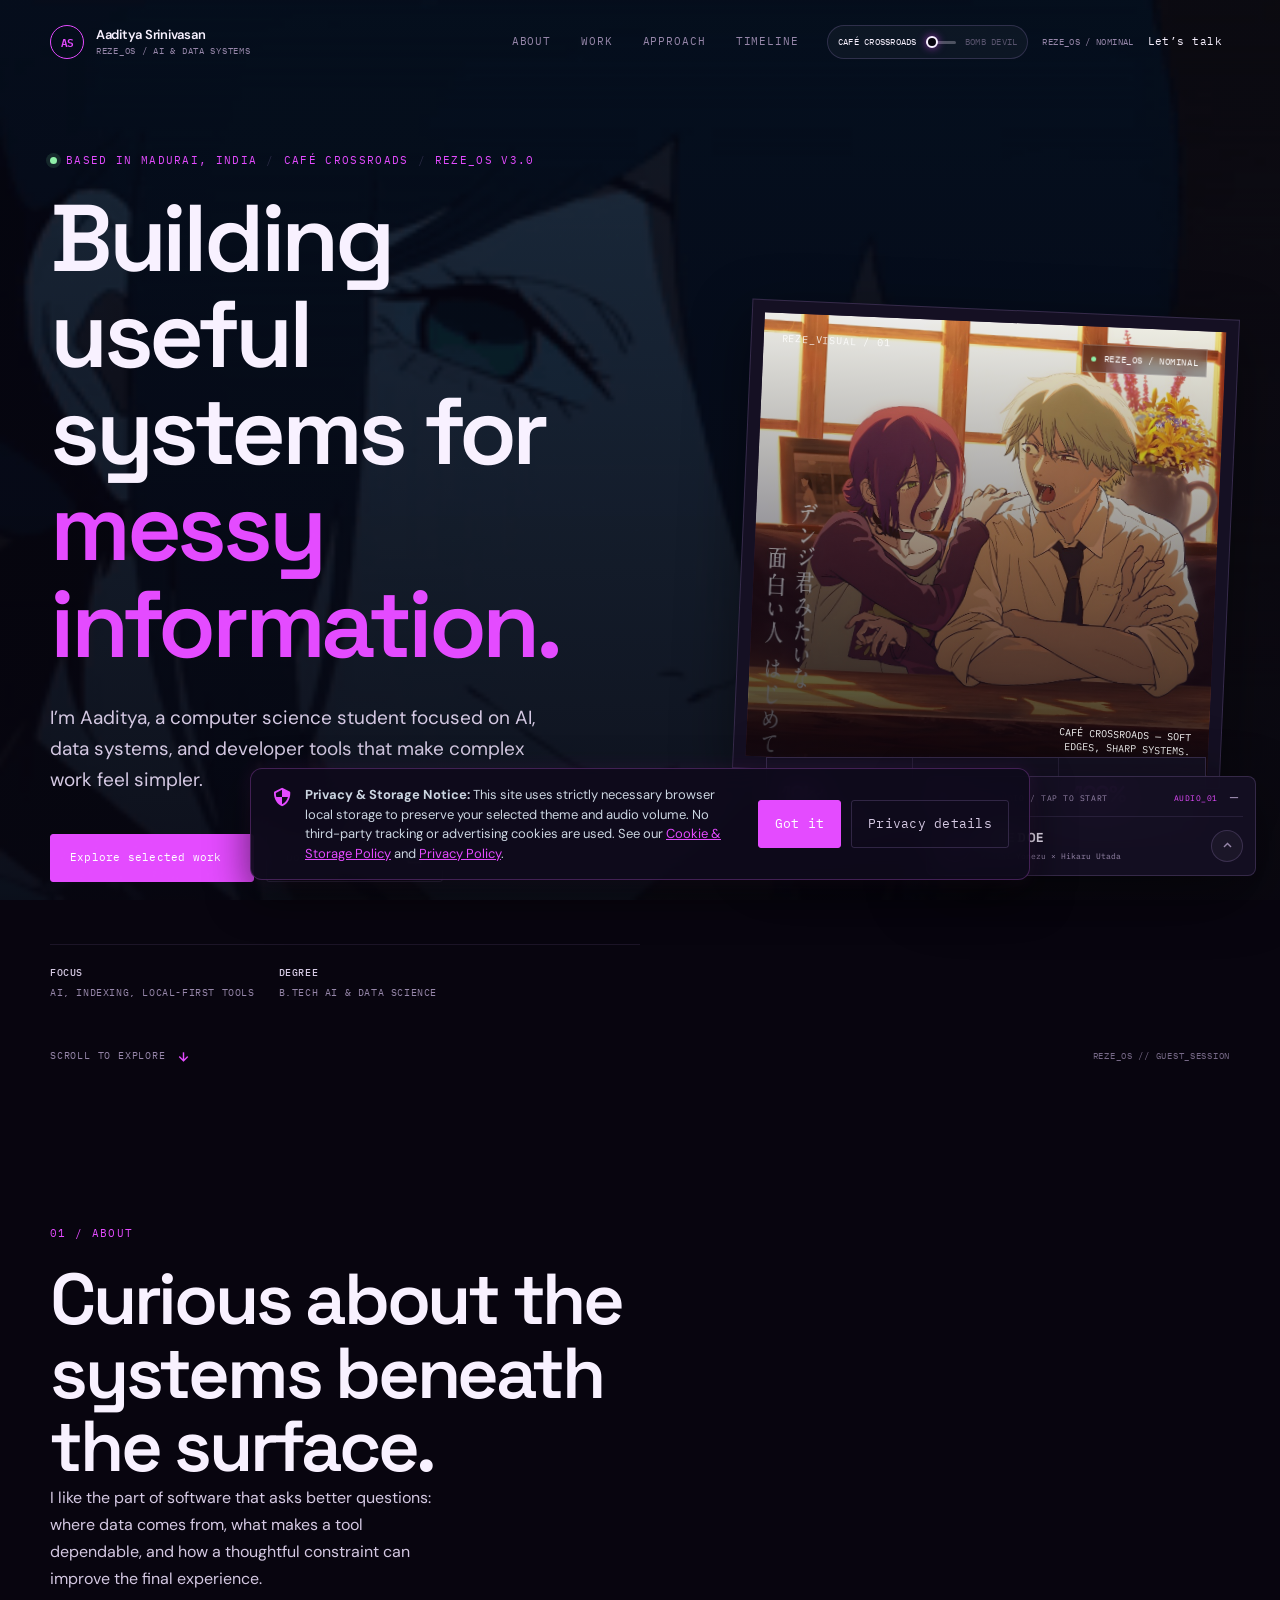
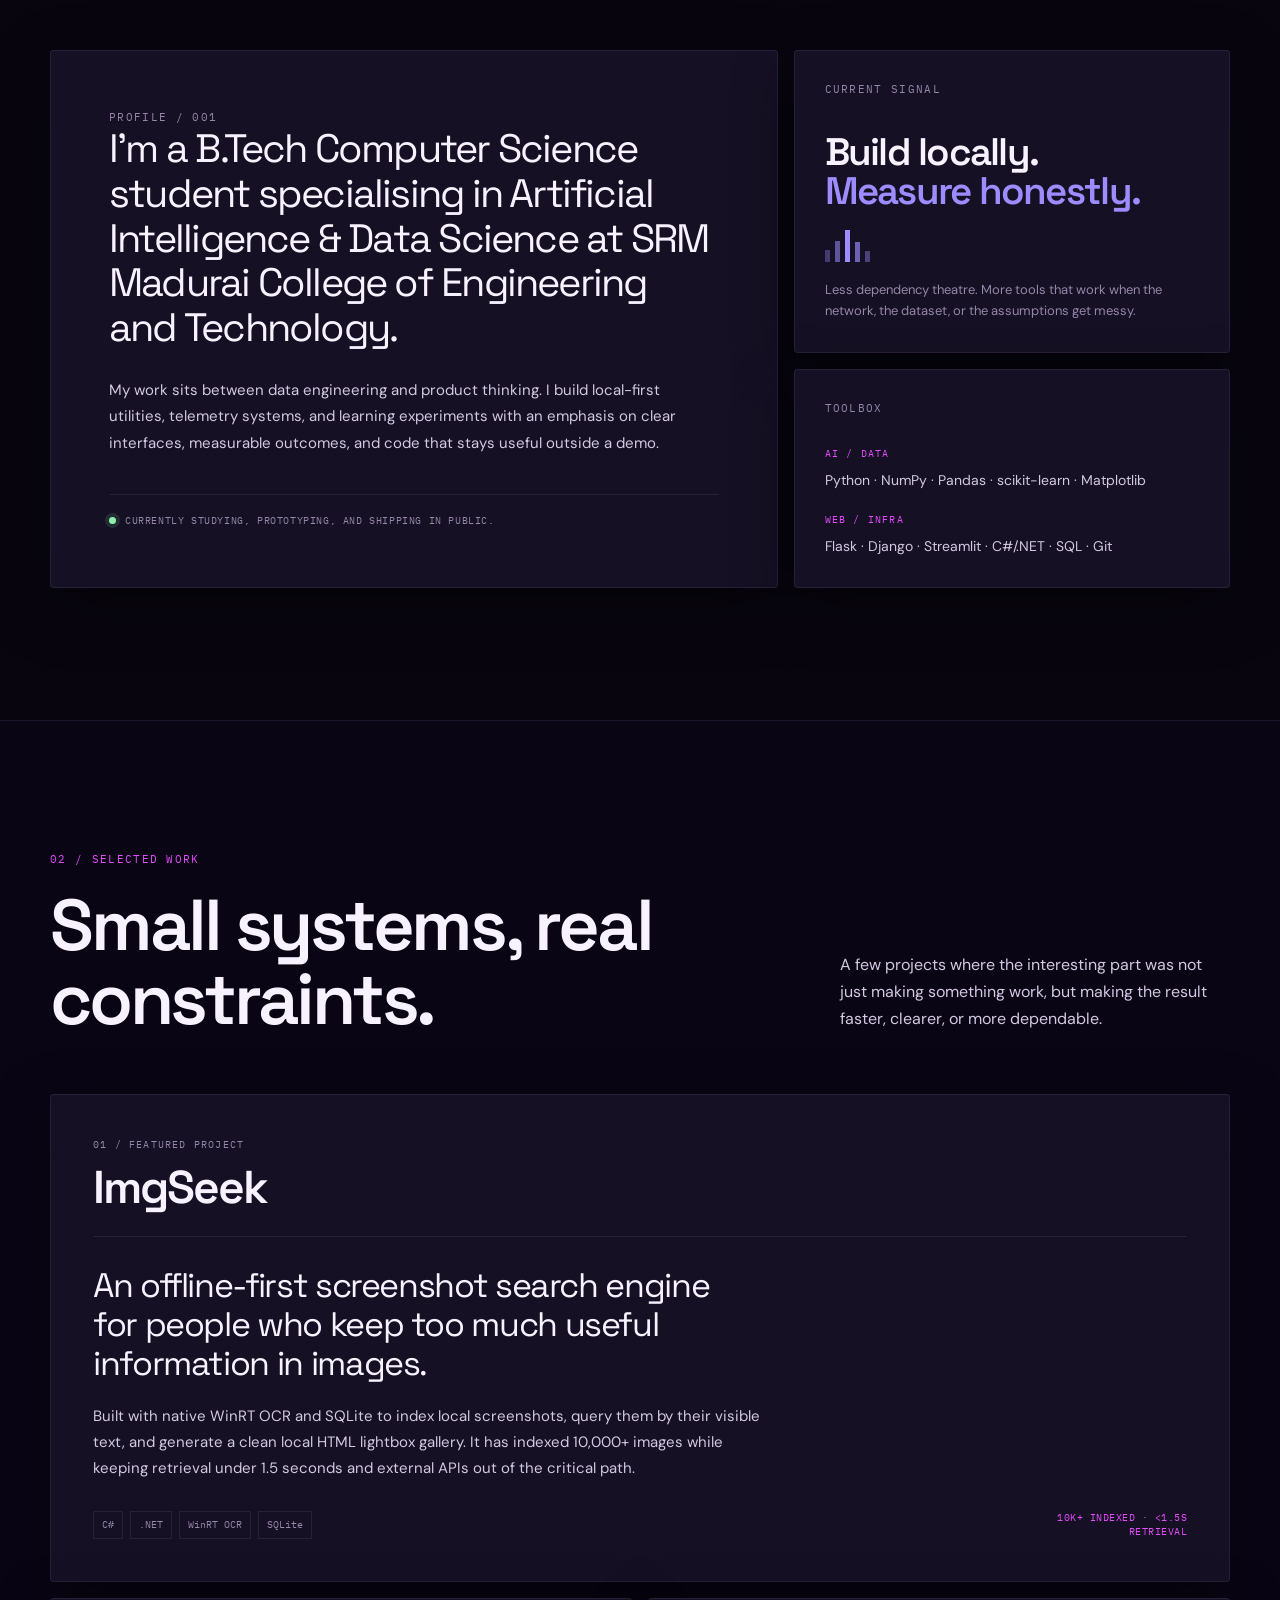
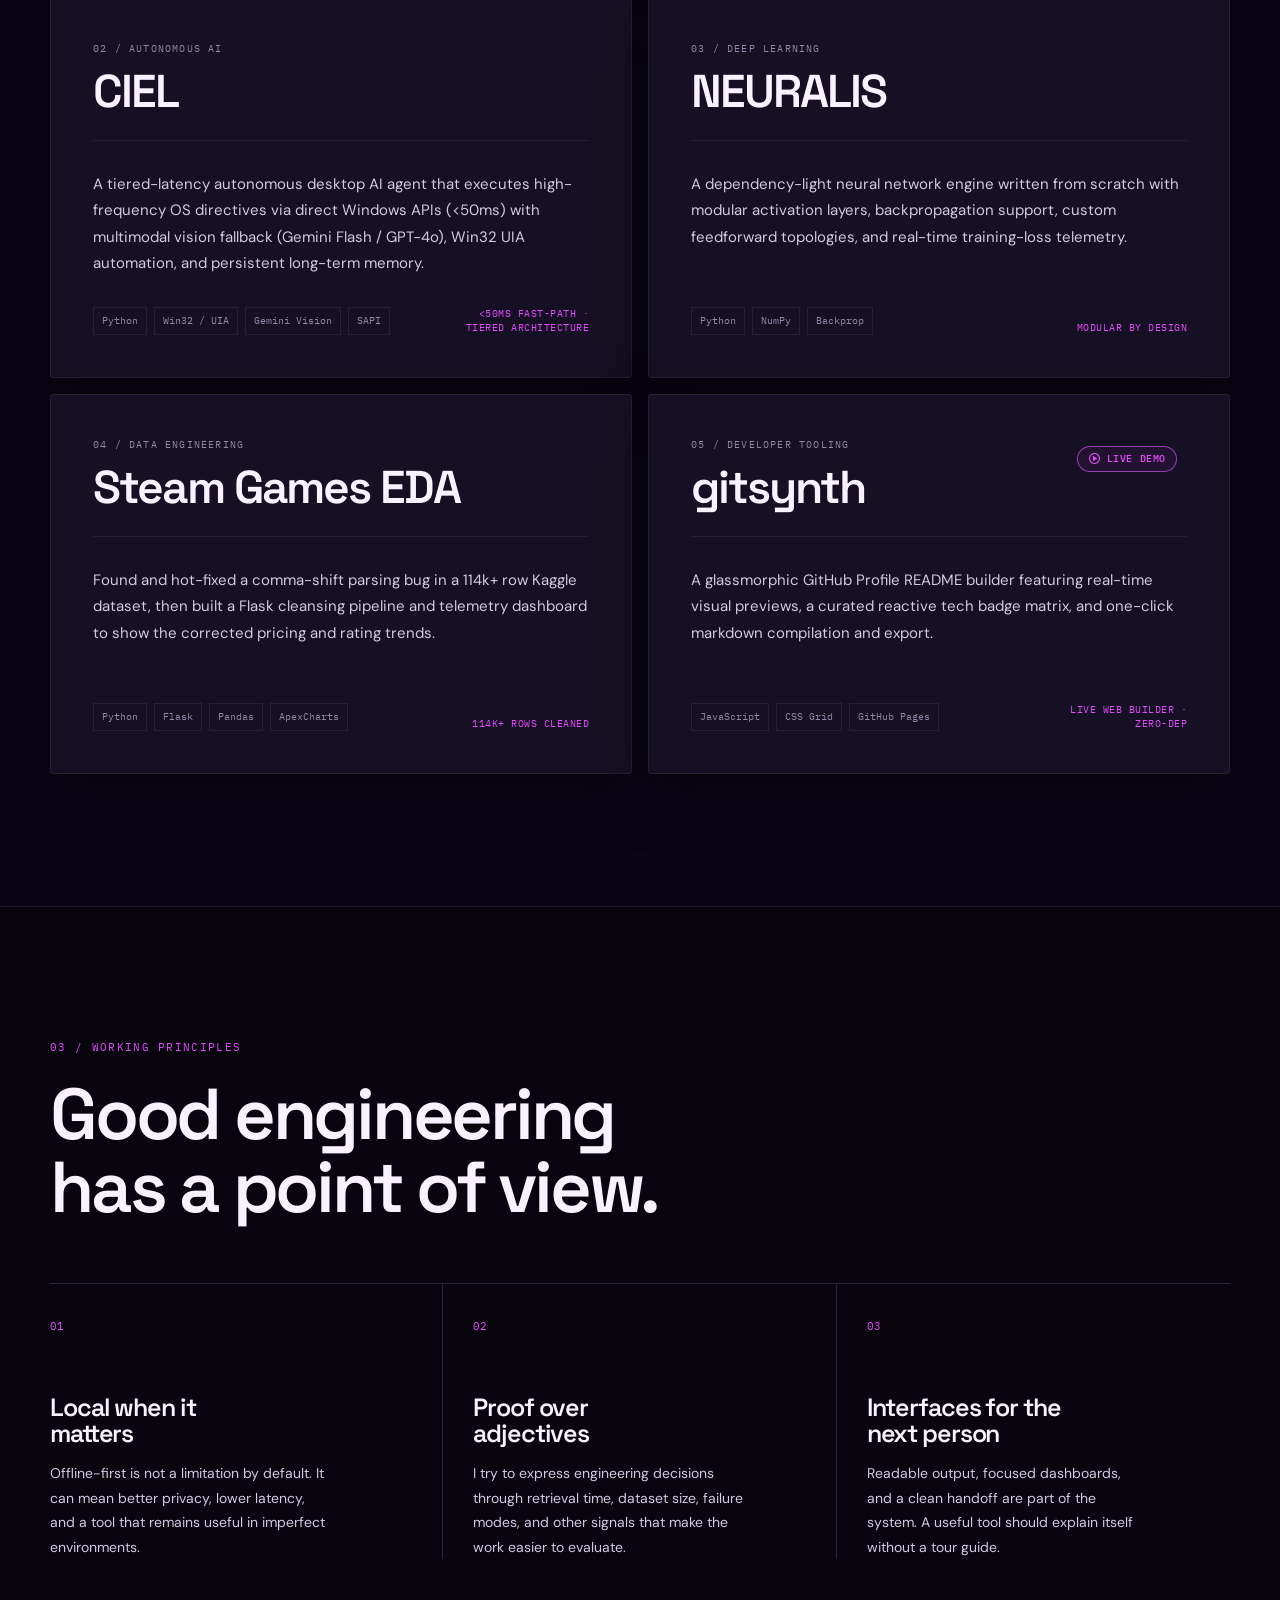
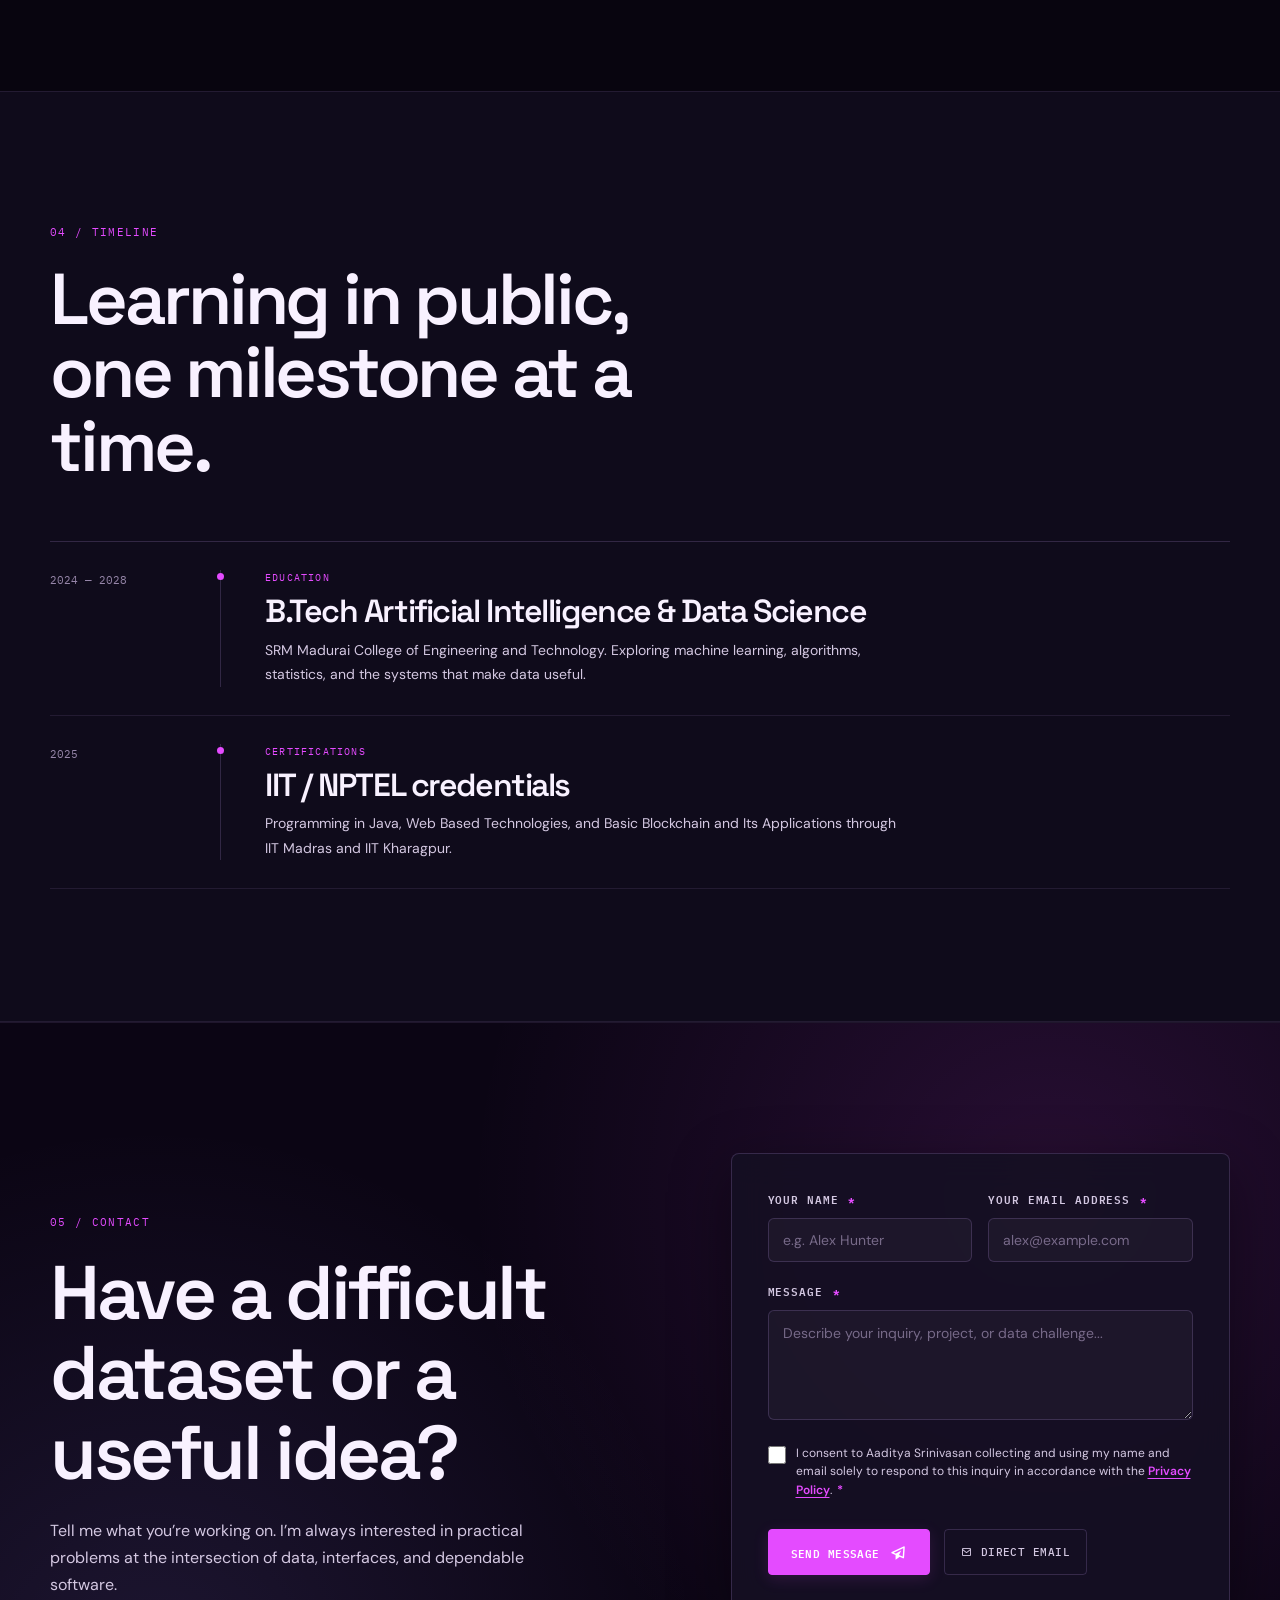
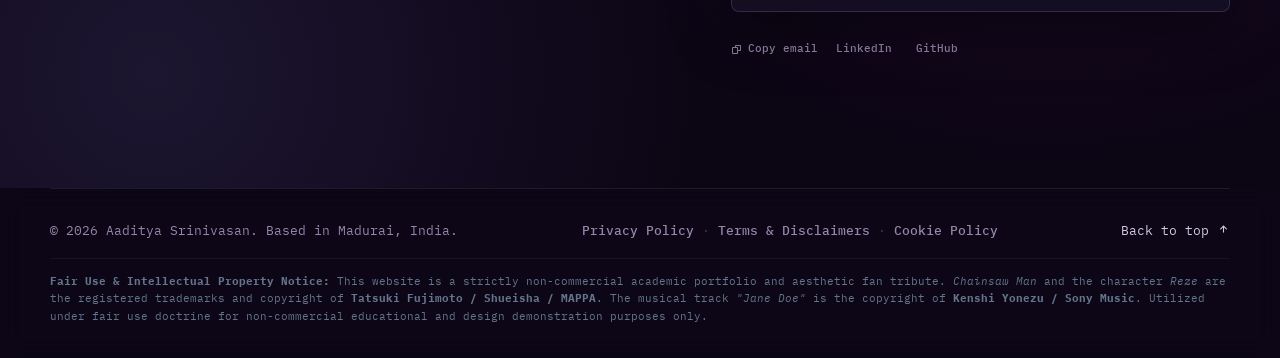
==== commit 245848d7: "feat(projects): add CIEL agent and gitsynth profile builder to showcase" ====
--- a/index.html
+++ b/index.html
@@ -162,7 +162,25 @@
 
                     <article class="project-card" data-reveal data-delay="80">
                         <div class="project-card-header">
-                            <div><span class="project-number">02 / Data engineering</span><h3>Steam Games EDA</h3></div>
+                            <div><span class="project-number">02 / Autonomous AI</span><h3>CIEL</h3></div>
+                            <a href="https://github.com/aaditya079/CIEL" target="_blank" rel="noopener noreferrer" class="project-arrow" aria-label="Open CIEL on GitHub"><i class="bx bx-up-right-arrow-circle" aria-hidden="true"></i></a>
+                        </div>
+                        <p class="project-description">A tiered-latency autonomous desktop AI agent that executes high-frequency OS directives via direct Windows APIs (&lt;50ms) with multimodal vision fallback (Gemini Flash / GPT-4o), Win32 UIA automation, and persistent long-term memory.</p>
+                        <div class="project-card-footer"><div class="tech-list"><span>Python</span><span>Win32 / UIA</span><span>Gemini Vision</span><span>SAPI</span></div><span class="project-outcome">&lt;50ms fast-path · Tiered architecture</span></div>
+                    </article>
+
+                    <article class="project-card" data-reveal data-delay="160">
+                        <div class="project-card-header">
+                            <div><span class="project-number">03 / Deep learning</span><h3>NEURALIS</h3></div>
+                            <a href="https://github.com/aaditya079/NEURALIS" target="_blank" rel="noopener noreferrer" class="project-arrow" aria-label="Open NEURALIS on GitHub"><i class="bx bx-up-right-arrow-circle" aria-hidden="true"></i></a>
+                        </div>
+                        <p class="project-description">A dependency-light neural network engine written from scratch with modular activation layers, backpropagation support, custom feedforward topologies, and real-time training-loss telemetry.</p>
+                        <div class="project-card-footer"><div class="tech-list"><span>Python</span><span>NumPy</span><span>Backprop</span></div><span class="project-outcome">Modular by design</span></div>
+                    </article>
+
+                    <article class="project-card" data-reveal data-delay="80">
+                        <div class="project-card-header">
+                            <div><span class="project-number">04 / Data engineering</span><h3>Steam Games EDA</h3></div>
                             <a href="https://github.com/aaditya079/steam-eda" target="_blank" rel="noopener noreferrer" class="project-arrow" aria-label="Open Steam Games EDA on GitHub"><i class="bx bx-up-right-arrow-circle" aria-hidden="true"></i></a>
                         </div>
                         <p class="project-description">Found and hot-fixed a comma-shift parsing bug in a 114k+ row Kaggle dataset, then built a Flask cleansing pipeline and telemetry dashboard to show the corrected pricing and rating trends.</p>
@@ -171,11 +189,14 @@
 
                     <article class="project-card" data-reveal data-delay="160">
                         <div class="project-card-header">
-                            <div><span class="project-number">03 / Deep learning</span><h3>NEURALIS</h3></div>
-                            <a href="https://github.com/aaditya079/NEURALIS" target="_blank" rel="noopener noreferrer" class="project-arrow" aria-label="Open NEURALIS on GitHub"><i class="bx bx-up-right-arrow-circle" aria-hidden="true"></i></a>
-                        </div>
-                        <p class="project-description">A dependency-light neural network engine written from scratch with modular activation layers, backpropagation support, custom feedforward topologies, and real-time training-loss telemetry.</p>
-                        <div class="project-card-footer"><div class="tech-list"><span>Python</span><span>NumPy</span><span>Backprop</span></div><span class="project-outcome">Modular by design</span></div>
+                            <div><span class="project-number">05 / Developer tooling</span><h3>gitsynth</h3></div>
+                            <div class="project-card-links">
+                                <a href="https://aaditya079.github.io/gitsynth/" target="_blank" rel="noopener noreferrer" class="project-link-badge" aria-label="Open gitsynth live demo"><i class="bx bx-play-circle" aria-hidden="true"></i> Live Demo</a>
+                                <a href="https://github.com/aaditya079/gitsynth" target="_blank" rel="noopener noreferrer" class="project-arrow" aria-label="Open gitsynth on GitHub"><i class="bx bx-up-right-arrow-circle" aria-hidden="true"></i></a>
+                            </div>
+                        </div>
+                        <p class="project-description">A glassmorphic GitHub Profile README builder featuring real-time visual previews, a curated reactive tech badge matrix, and one-click markdown compilation and export.</p>
+                        <div class="project-card-footer"><div class="tech-list"><span>JavaScript</span><span>CSS Grid</span><span>GitHub Pages</span></div><span class="project-outcome">Live web builder · Zero-dep</span></div>
                     </article>
                 </div>
             </div>
--- a/style.css
+++ b/style.css
@@ -210,9 +210,13 @@
 .project-card { min-height: 380px; display: flex; flex-direction: column; padding: clamp(25px, 4vw, 42px); border-radius: 4px; transition: transform 220ms var(--ease), border-color 220ms ease, background 220ms ease; }
 .project-card:hover { transform: translateY(-5px); border-color: color-mix(in srgb, var(--accent) 52%, var(--line)); background: var(--surface-raised); }
 .project-featured { grid-column: span 2; min-height: 420px; }
-.project-card-header { display: flex; align-items: start; justify-content: space-between; gap: 20px; padding-bottom: 25px; border-bottom: 1px solid var(--line-soft); }
+.project-card-header { display: flex; align-items: start; justify-content: space-between; gap: 16px; padding-bottom: 25px; border-bottom: 1px solid var(--line-soft); flex-wrap: wrap; }
 .project-number { display: block; margin-bottom: 11px; color: var(--muted); font-size: 10px; }
 .project-card h3 { font-size: clamp(28px, 4vw, 46px); }
+.project-card-links { display: flex; align-items: center; gap: 10px; flex-shrink: 0; }
+.project-link-badge { display: inline-flex; align-items: center; gap: 5px; padding: 4px 10px; border-radius: 999px; border: 1px solid color-mix(in srgb, var(--accent) 55%, var(--line)); color: var(--accent); font-family: var(--font-mono); font-size: 10px; font-weight: 500; text-transform: uppercase; letter-spacing: 0.06em; text-decoration: none; transition: all 180ms var(--ease); background: color-mix(in srgb, var(--accent) 6%, transparent); }
+.project-link-badge i { font-size: 13px; }
+.project-link-badge:hover { background: color-mix(in srgb, var(--accent) 18%, transparent); border-color: var(--accent); transform: translateY(-1px); box-shadow: 0 0 12px color-mix(in srgb, var(--accent) 25%, transparent); }
 .project-arrow { color: var(--accent); font-size: 27px; transition: transform 180ms var(--ease); }
 .project-arrow:hover { transform: translate(3px, -3px); }
 .project-kicker { max-width: 660px; margin-top: 30px; color: var(--text); font-family: var(--font-display); font-size: clamp(22px, 3vw, 34px); letter-spacing: -0.04em; line-height: 1.14; }
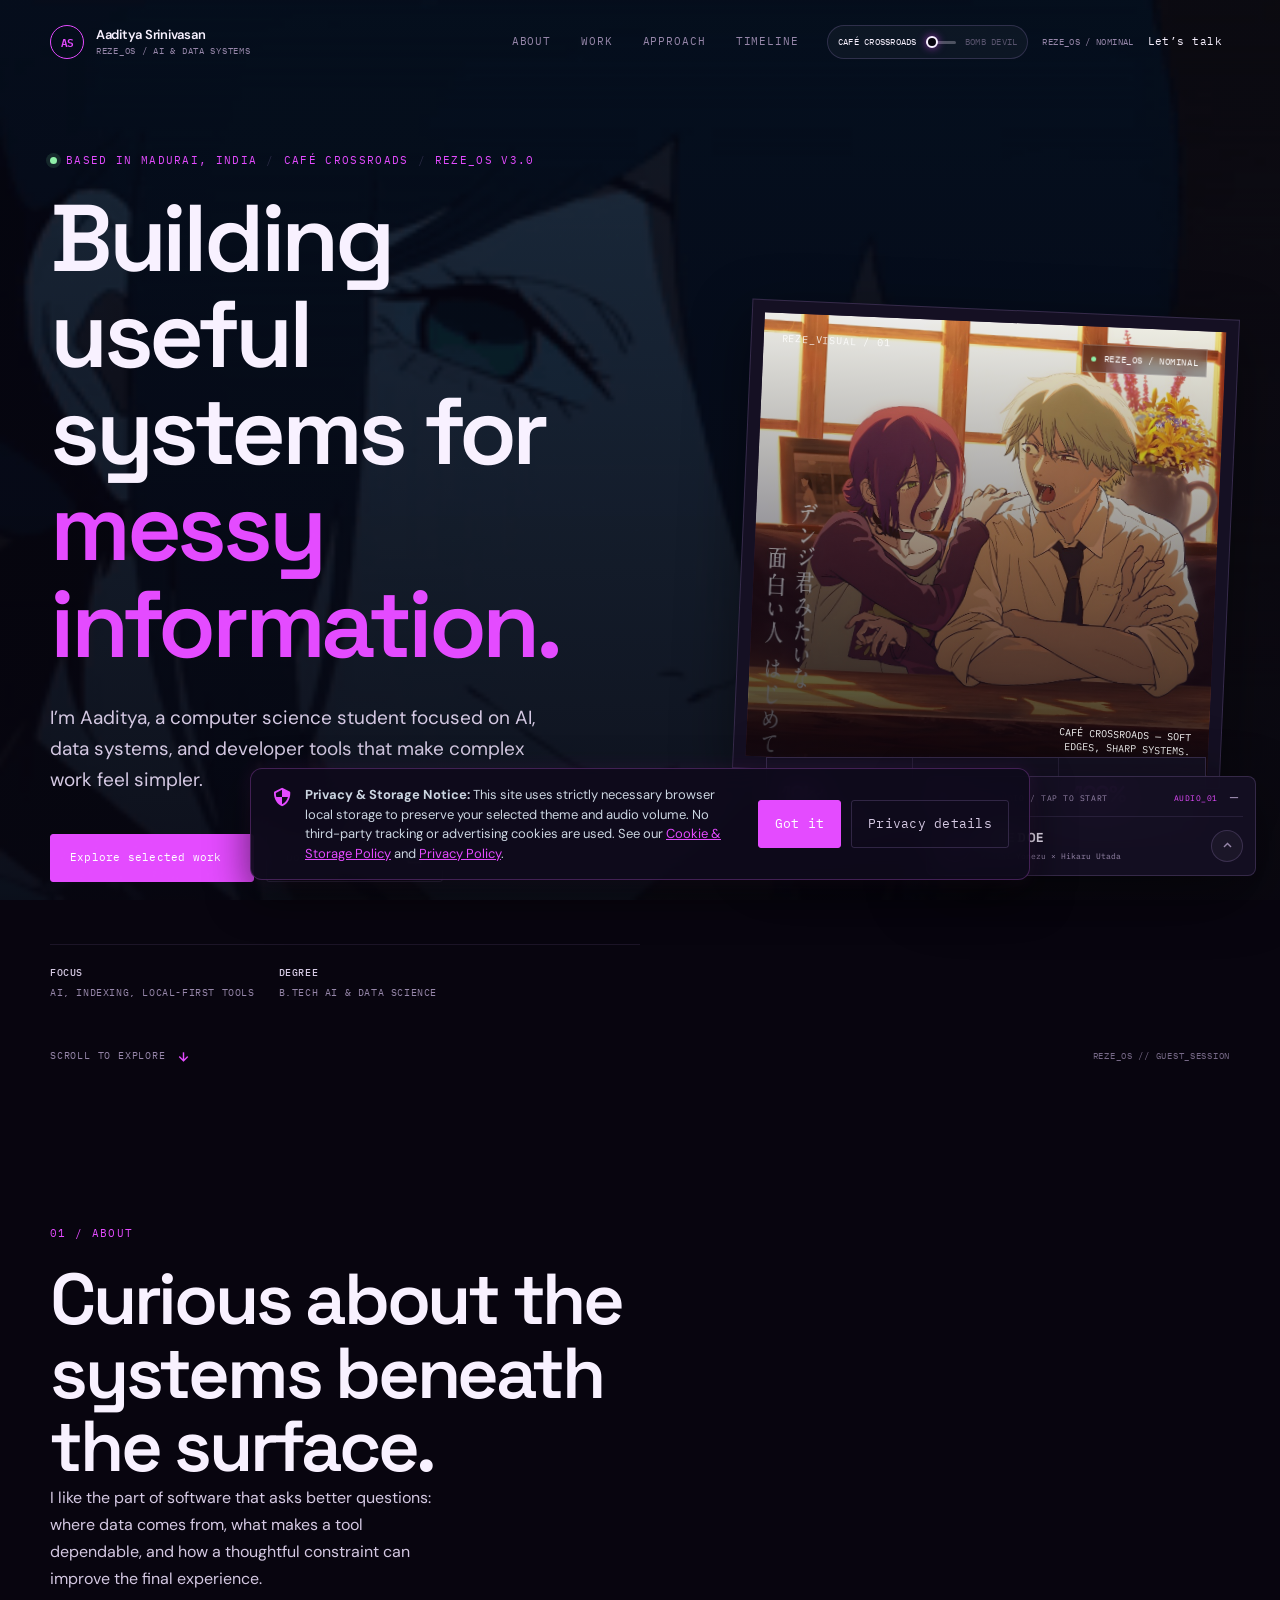
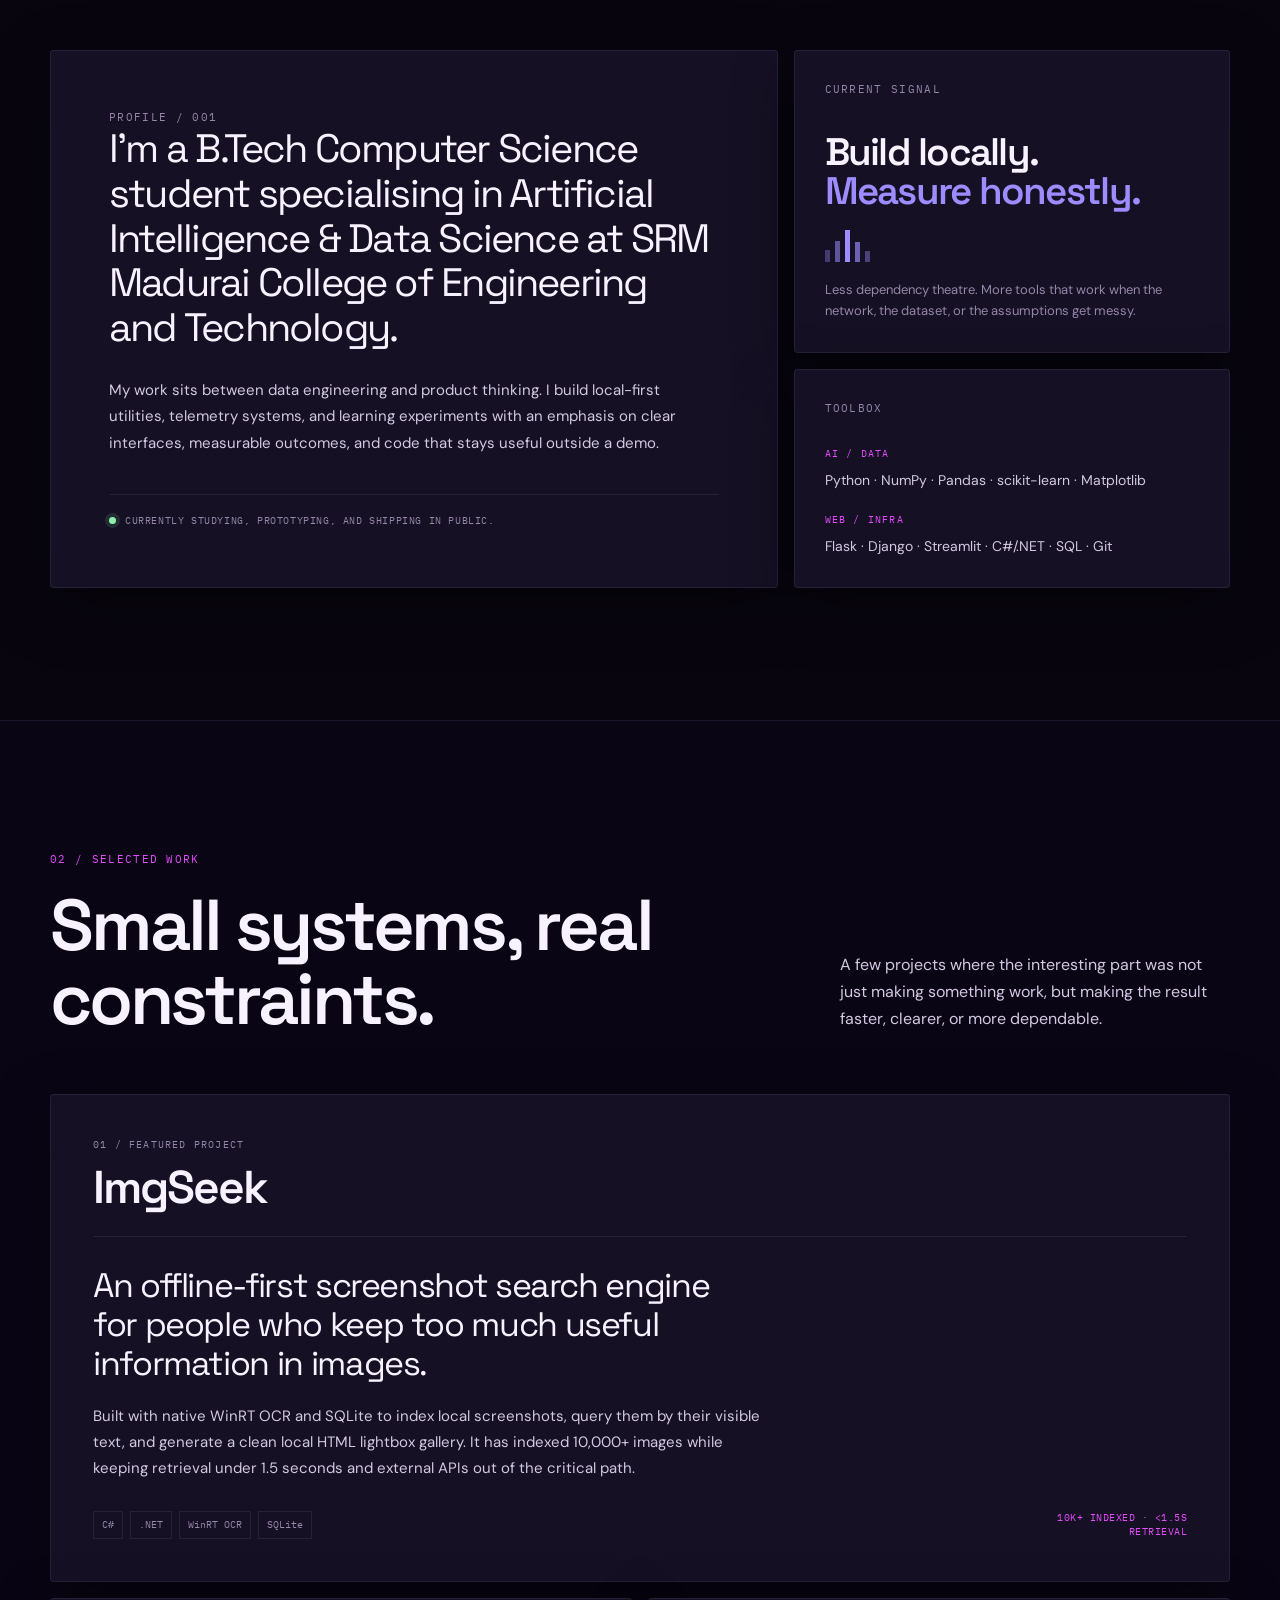
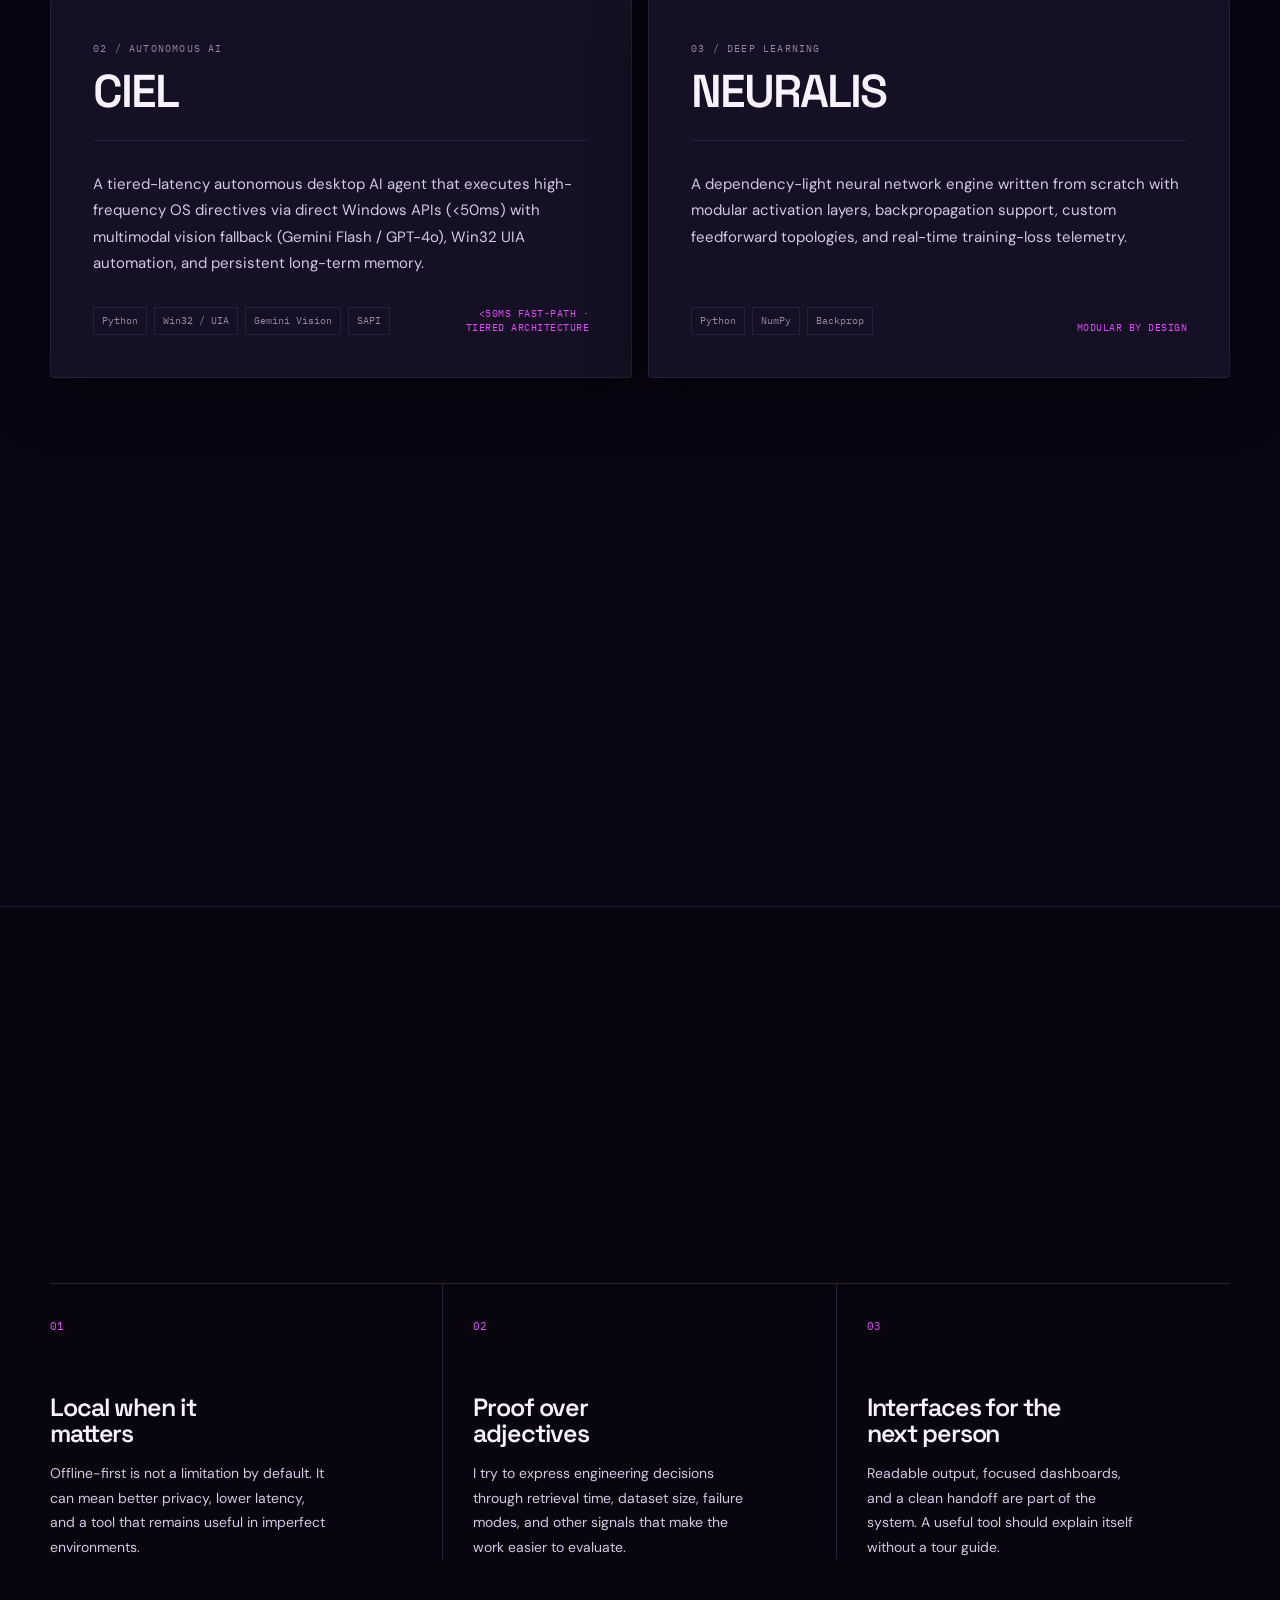
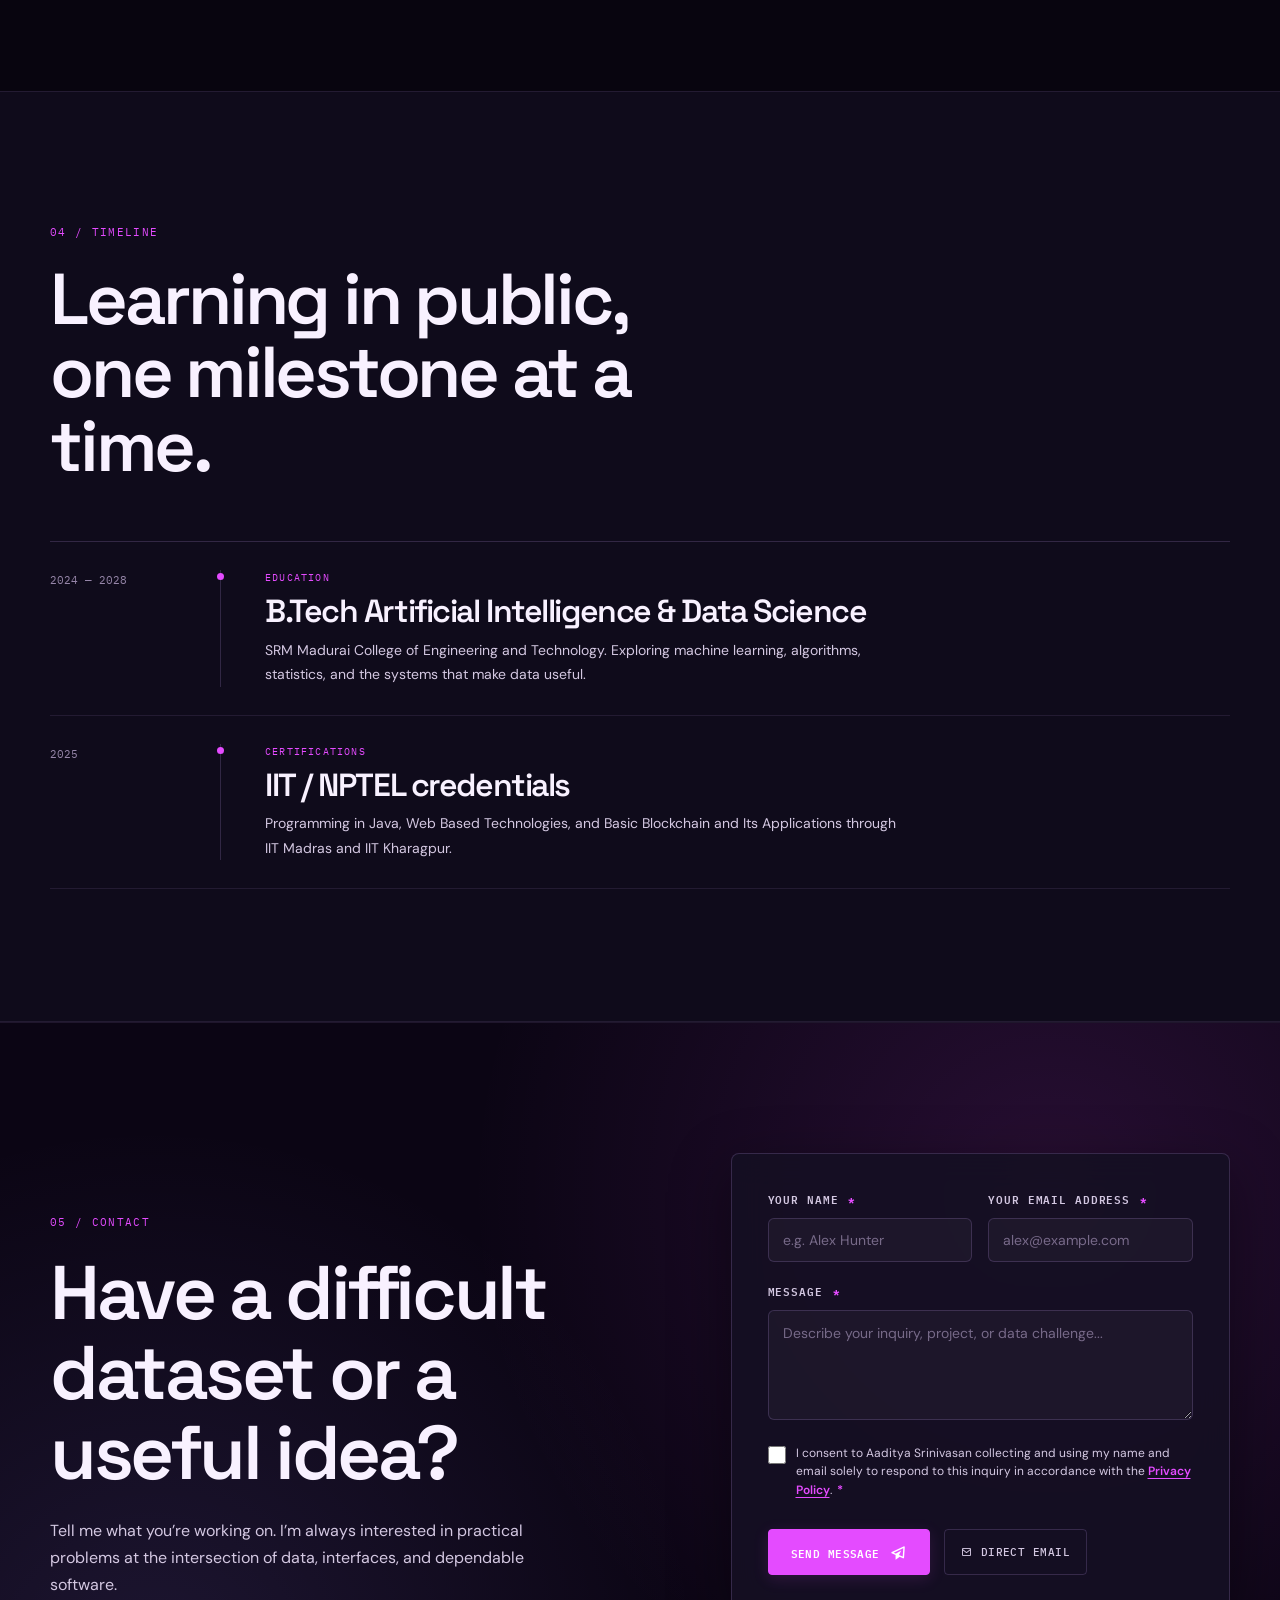
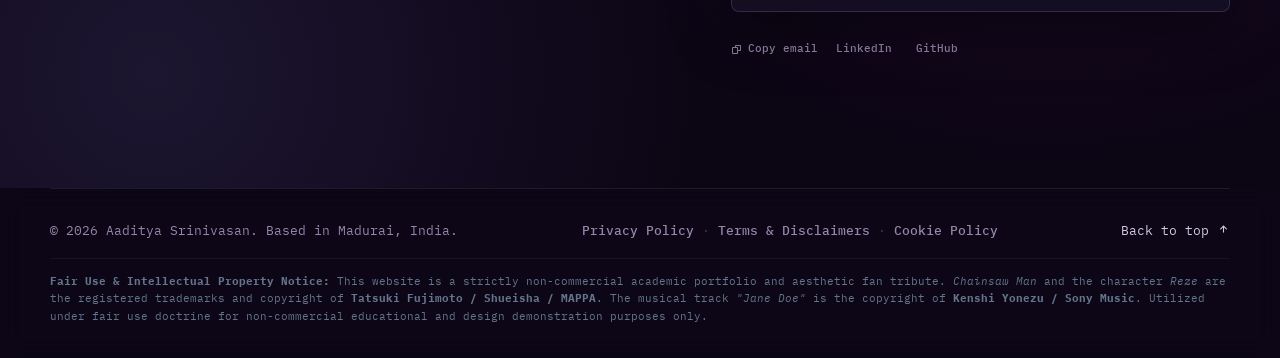
==== commit 350e473d: "feat(contact): integrate FormSubmit AJAX with honeypot and mailto fallback" ====
--- a/index.html
+++ b/index.html
@@ -240,6 +240,10 @@
                 <div class="contact-actions">
                     <!-- reze ma queen 🥀 -->
                     <form class="contact-form" id="contact-form" novalidate aria-label="Contact Aaditya Srinivasan">
+                        <!-- Spam prevention & FormSubmit configuration -->
+                        <input type="text" name="_honey" style="display:none" tabindex="-1" autocomplete="off">
+                        <input type="hidden" name="_captcha" value="false">
+                        <input type="hidden" name="_template" value="table">
                         <div class="form-row">
                             <div class="form-group">
                                 <label for="contact-name">Your Name <span class="required-indicator" aria-hidden="true">*</span></label>
@@ -262,7 +266,7 @@
                         </div>
                         <div class="form-actions-row">
                             <button type="submit" class="button button-primary form-submit-btn" id="contact-submit-btn">
-                                <span>Send message</span> <i class="bx bx-paper-plane" aria-hidden="true"></i>
+                                <span class="submit-btn-text">Send message</span> <i class="bx bx-paper-plane submit-btn-icon" aria-hidden="true"></i>
                             </button>
                             <a class="direct-email-fallback" href="mailto:aadityasrinivasan079@gmail.com" aria-label="Send direct email to aadityasrinivasan079@gmail.com">
                                 <i class="bx bx-envelope" aria-hidden="true"></i> <span>Direct email</span>
--- a/style.css
+++ b/style.css
@@ -655,6 +655,24 @@
     outline-offset: 3px;
 }
 
+.form-submit-btn.is-submitting {
+    opacity: 0.85;
+    cursor: wait !important;
+    pointer-events: none;
+    box-shadow: 0 0 18px var(--accent-soft);
+    animation: submit-pulse 1.4s ease-in-out infinite alternate;
+}
+
+.form-submit-btn:disabled {
+    cursor: not-allowed;
+    opacity: 0.75;
+}
+
+@keyframes submit-pulse {
+    0% { transform: translateY(0); box-shadow: 0 0 12px var(--accent-soft); }
+    100% { transform: translateY(-1px); box-shadow: 0 0 24px color-mix(in srgb, var(--accent) 60%, transparent); }
+}
+
 .direct-email-fallback {
     display: inline-flex;
     align-items: center;
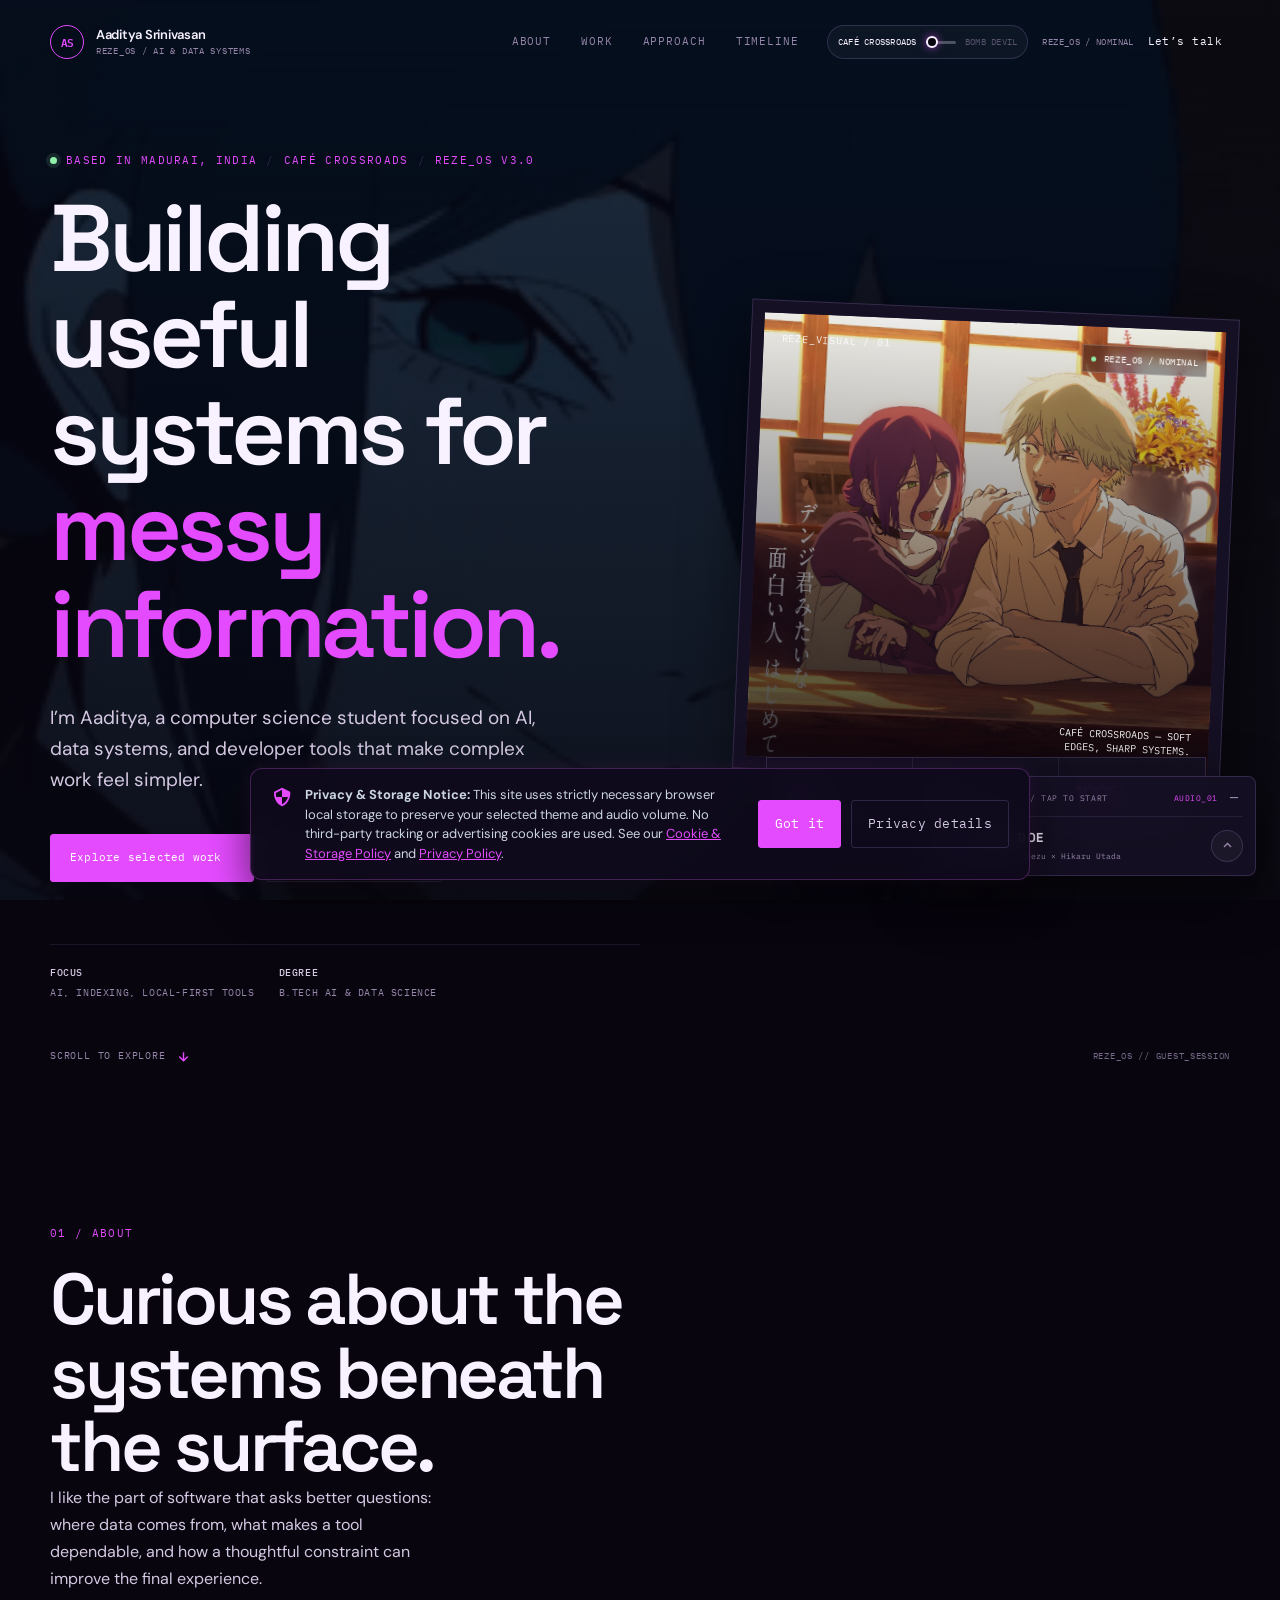
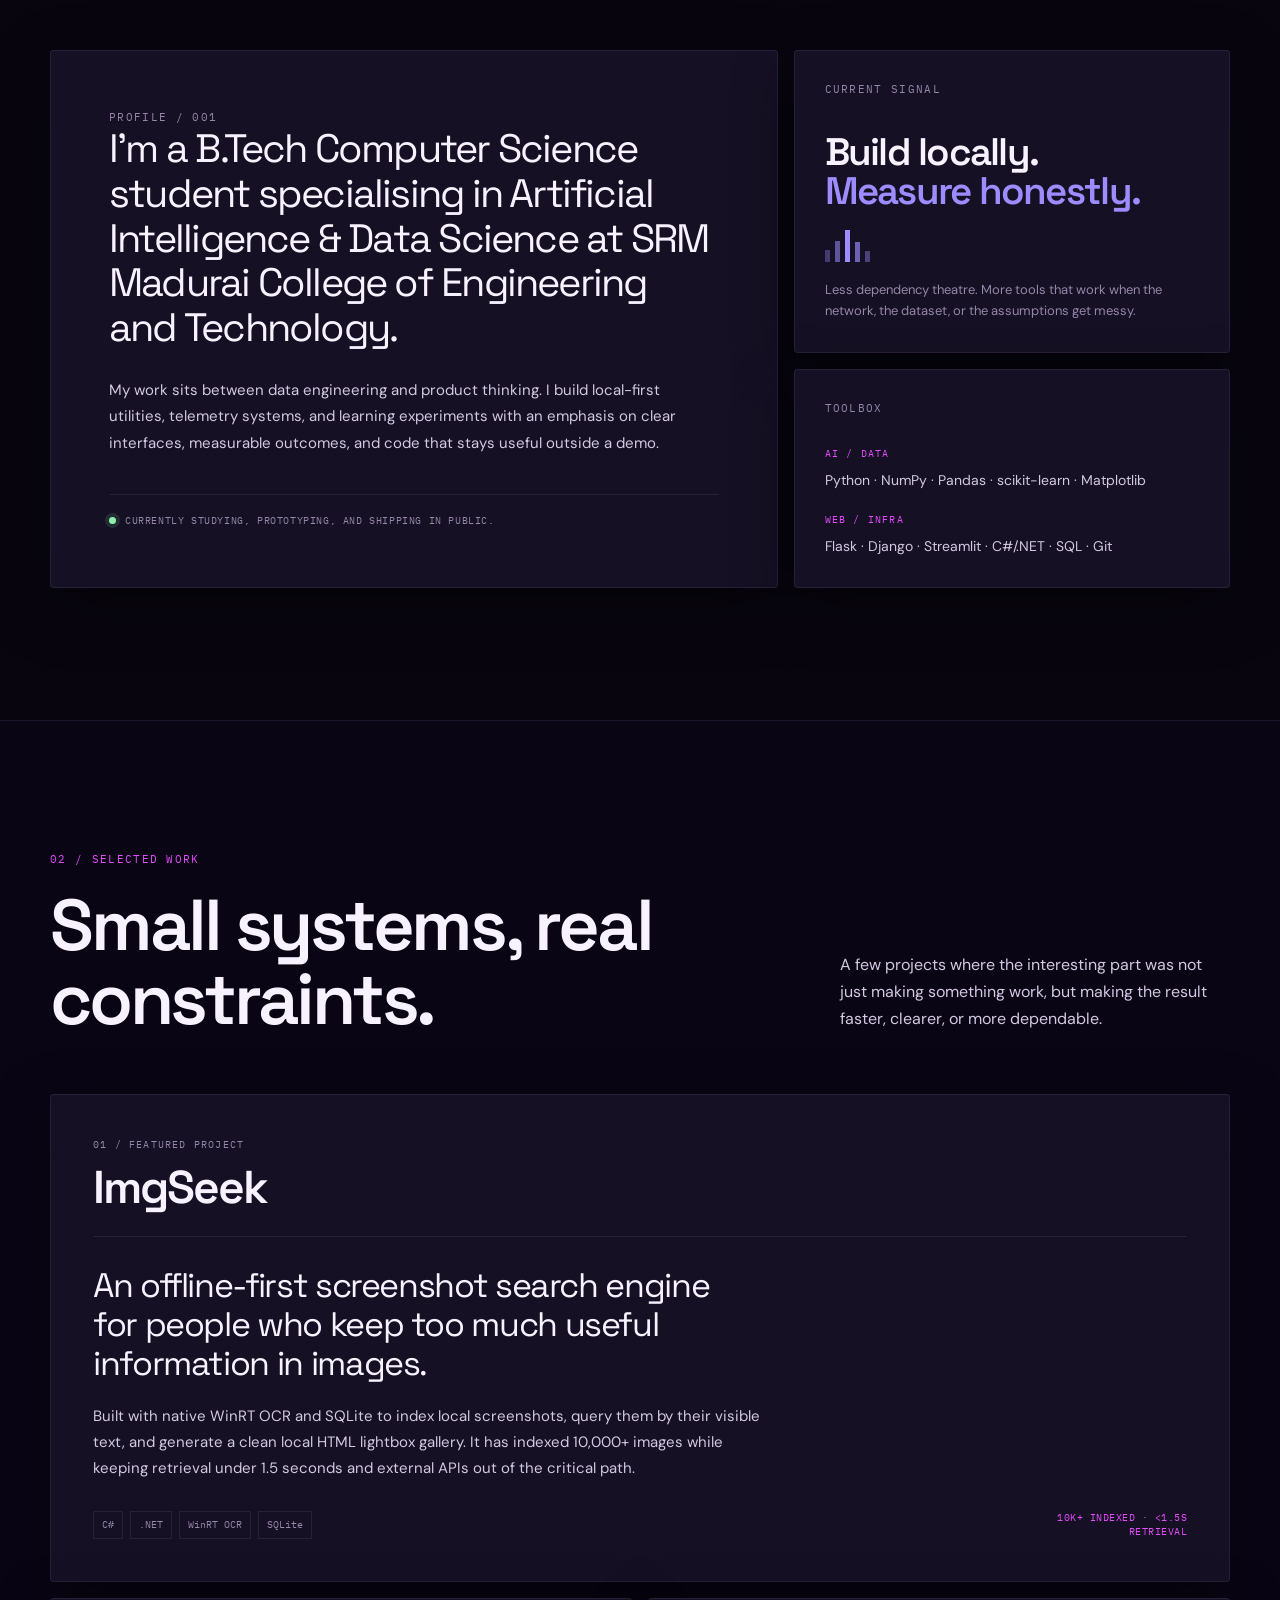
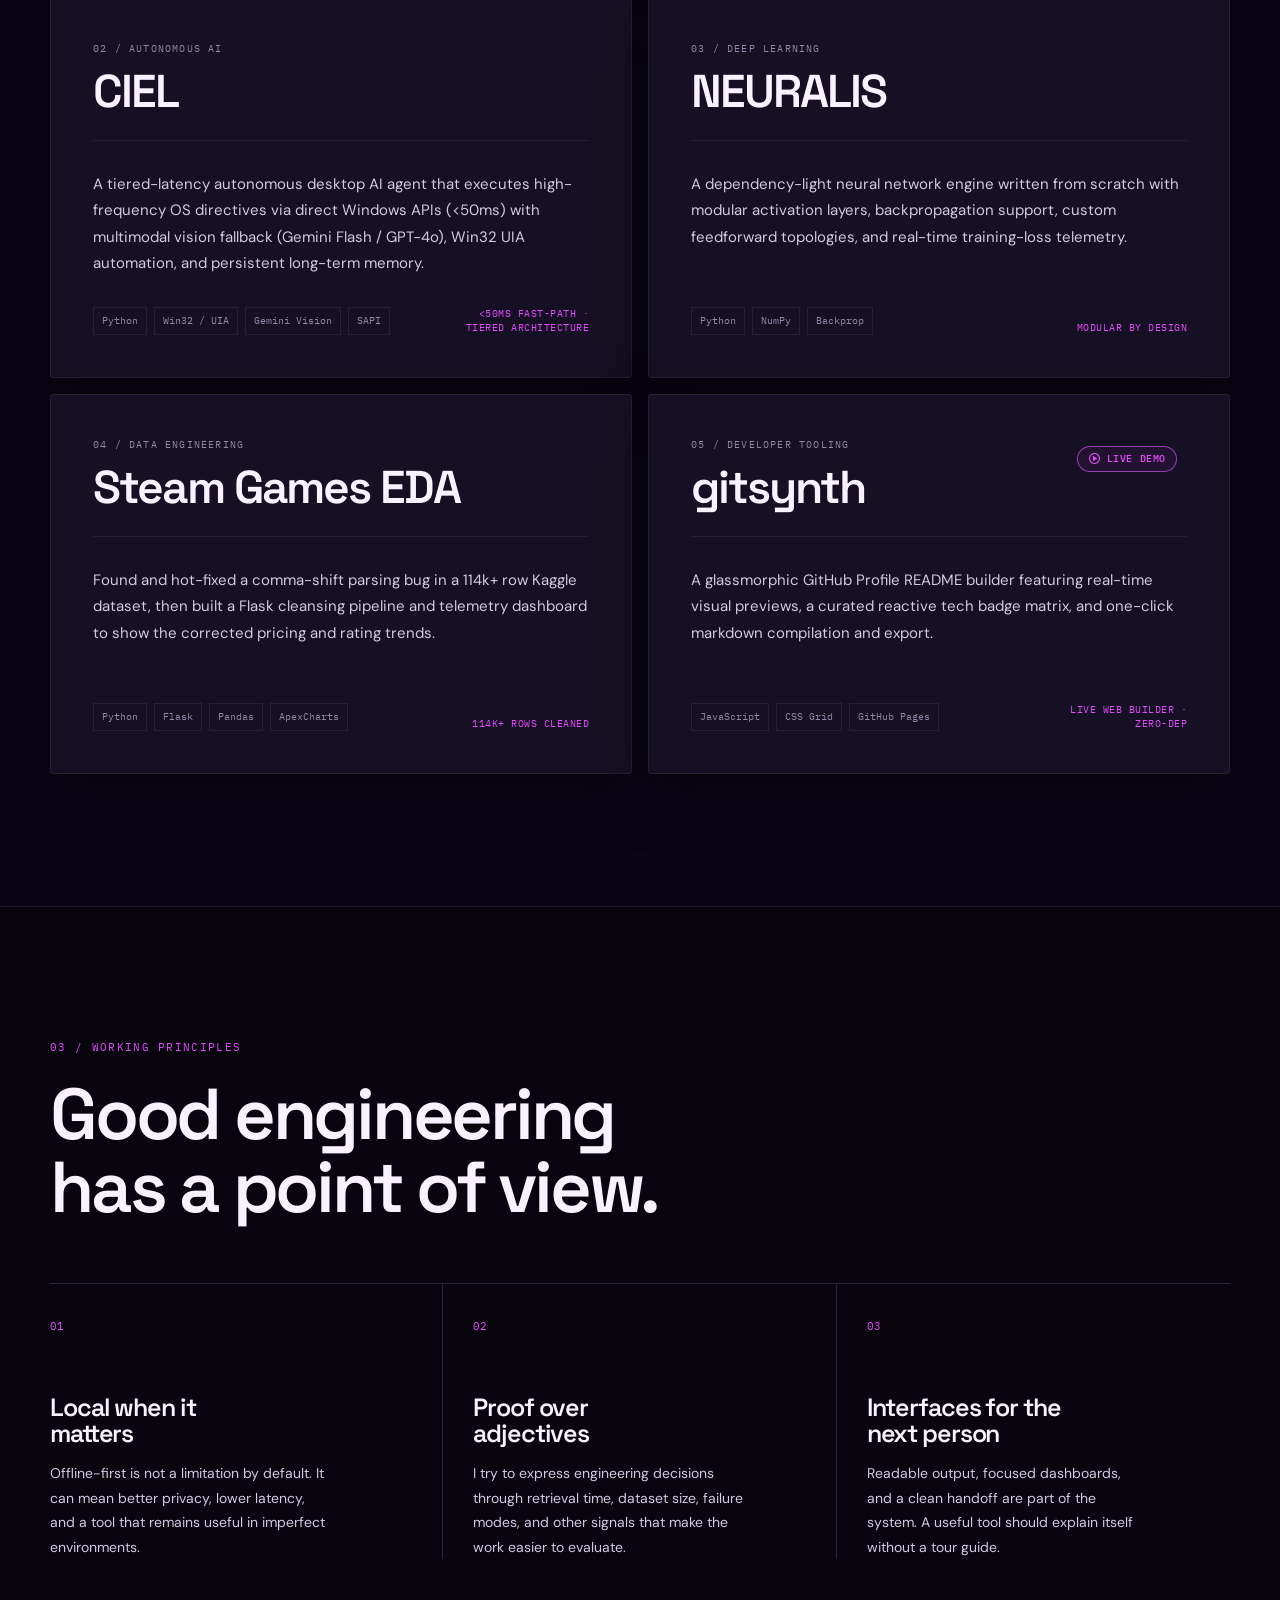
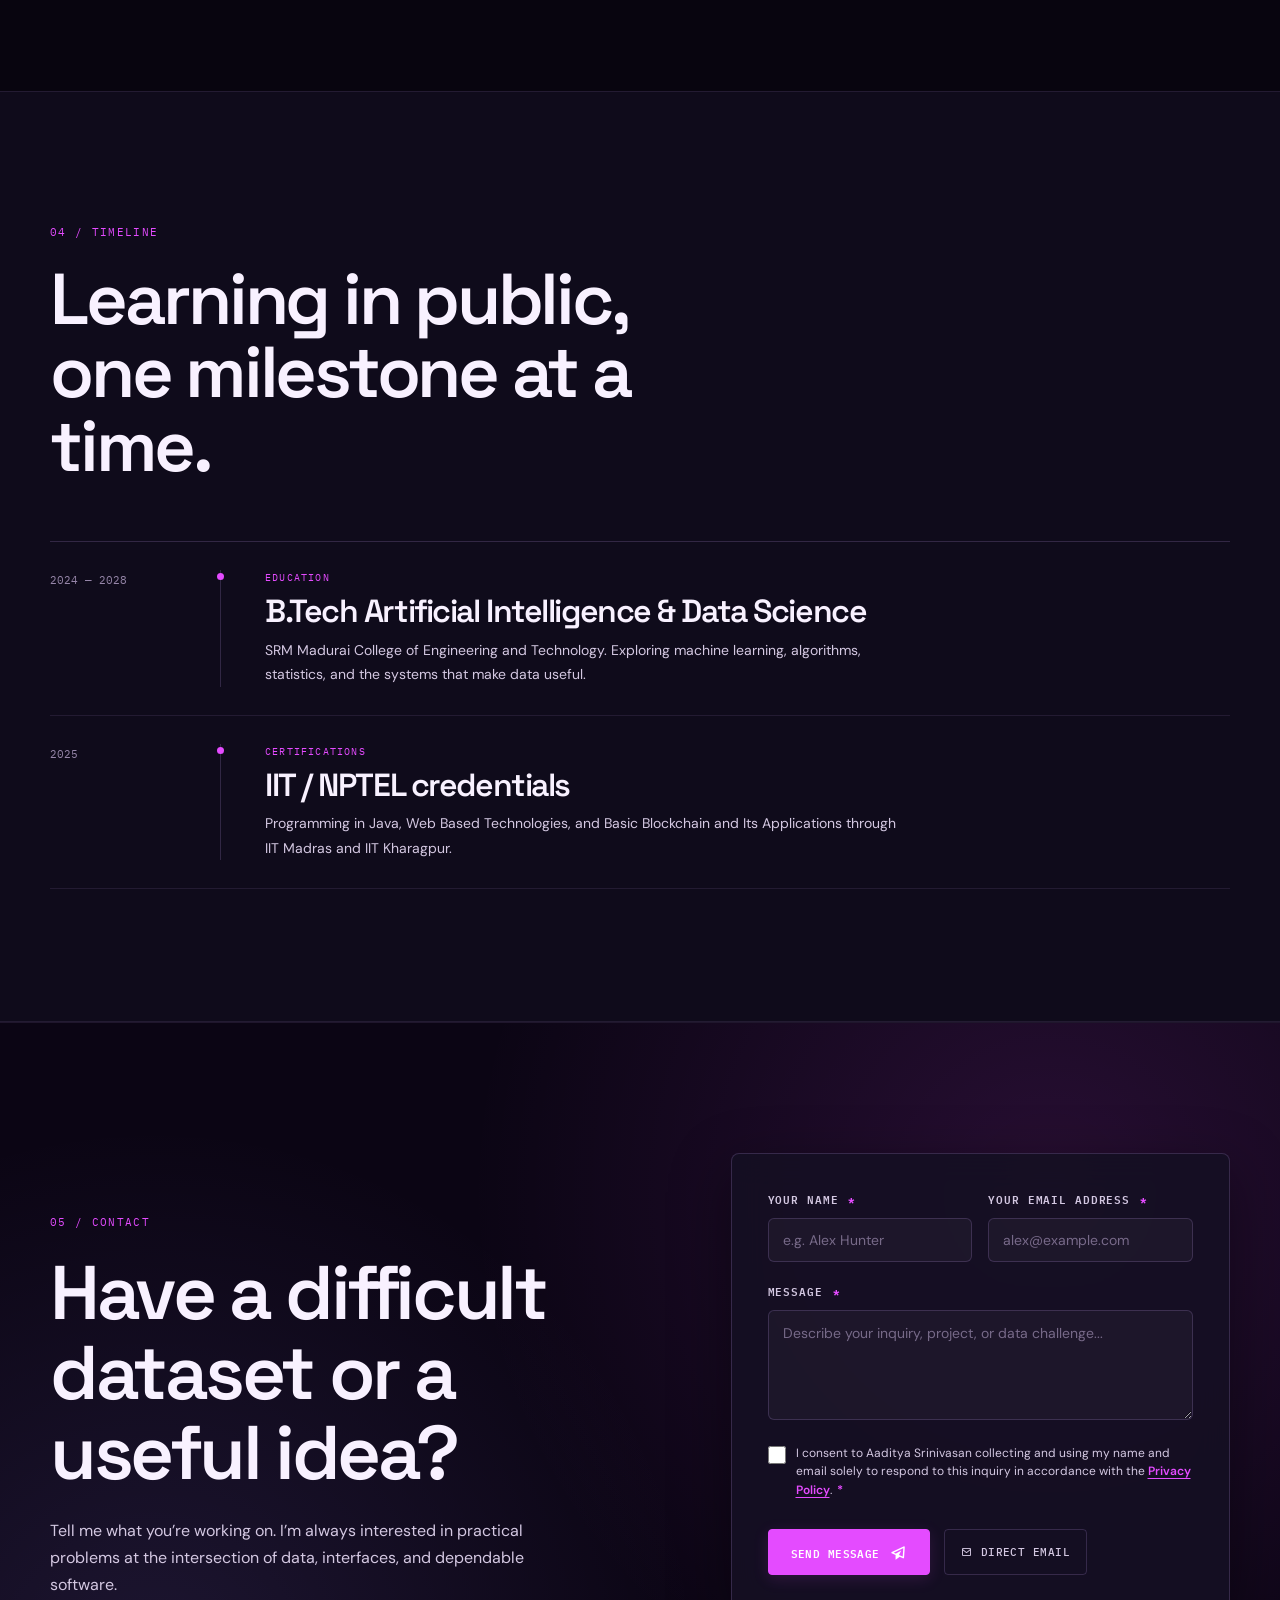
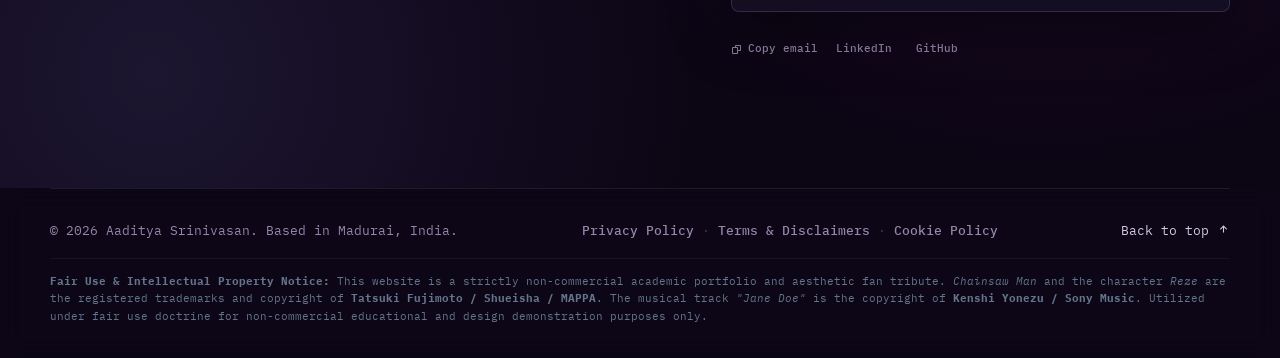
==== commit 59cf4a07: "feat(contact): use activated FormSubmit token and bump asset cache version to v5.0" ====
--- a/index.html
+++ b/index.html
@@ -239,7 +239,7 @@
                 </div>
                 <div class="contact-actions">
                     <!-- reze ma queen 🥀 -->
-                    <form class="contact-form" id="contact-form" novalidate aria-label="Contact Aaditya Srinivasan">
+                    <form class="contact-form" id="contact-form" action="https://formsubmit.co/470af6490da90ee6e84f16fa2ddb22bd" method="POST" novalidate aria-label="Contact Aaditya Srinivasan">
                         <!-- Spam prevention & FormSubmit configuration -->
                         <input type="text" name="_honey" style="display:none" tabindex="-1" autocomplete="off">
                         <input type="hidden" name="_captcha" value="false">
@@ -353,6 +353,6 @@
     </footer>
 
     <div class="toast" id="toast" role="status" aria-live="polite"></div>
-    <script src="script.js?v=4.5"></script>
+    <script src="script.js?v=5.0"></script>
 </body>
 </html>
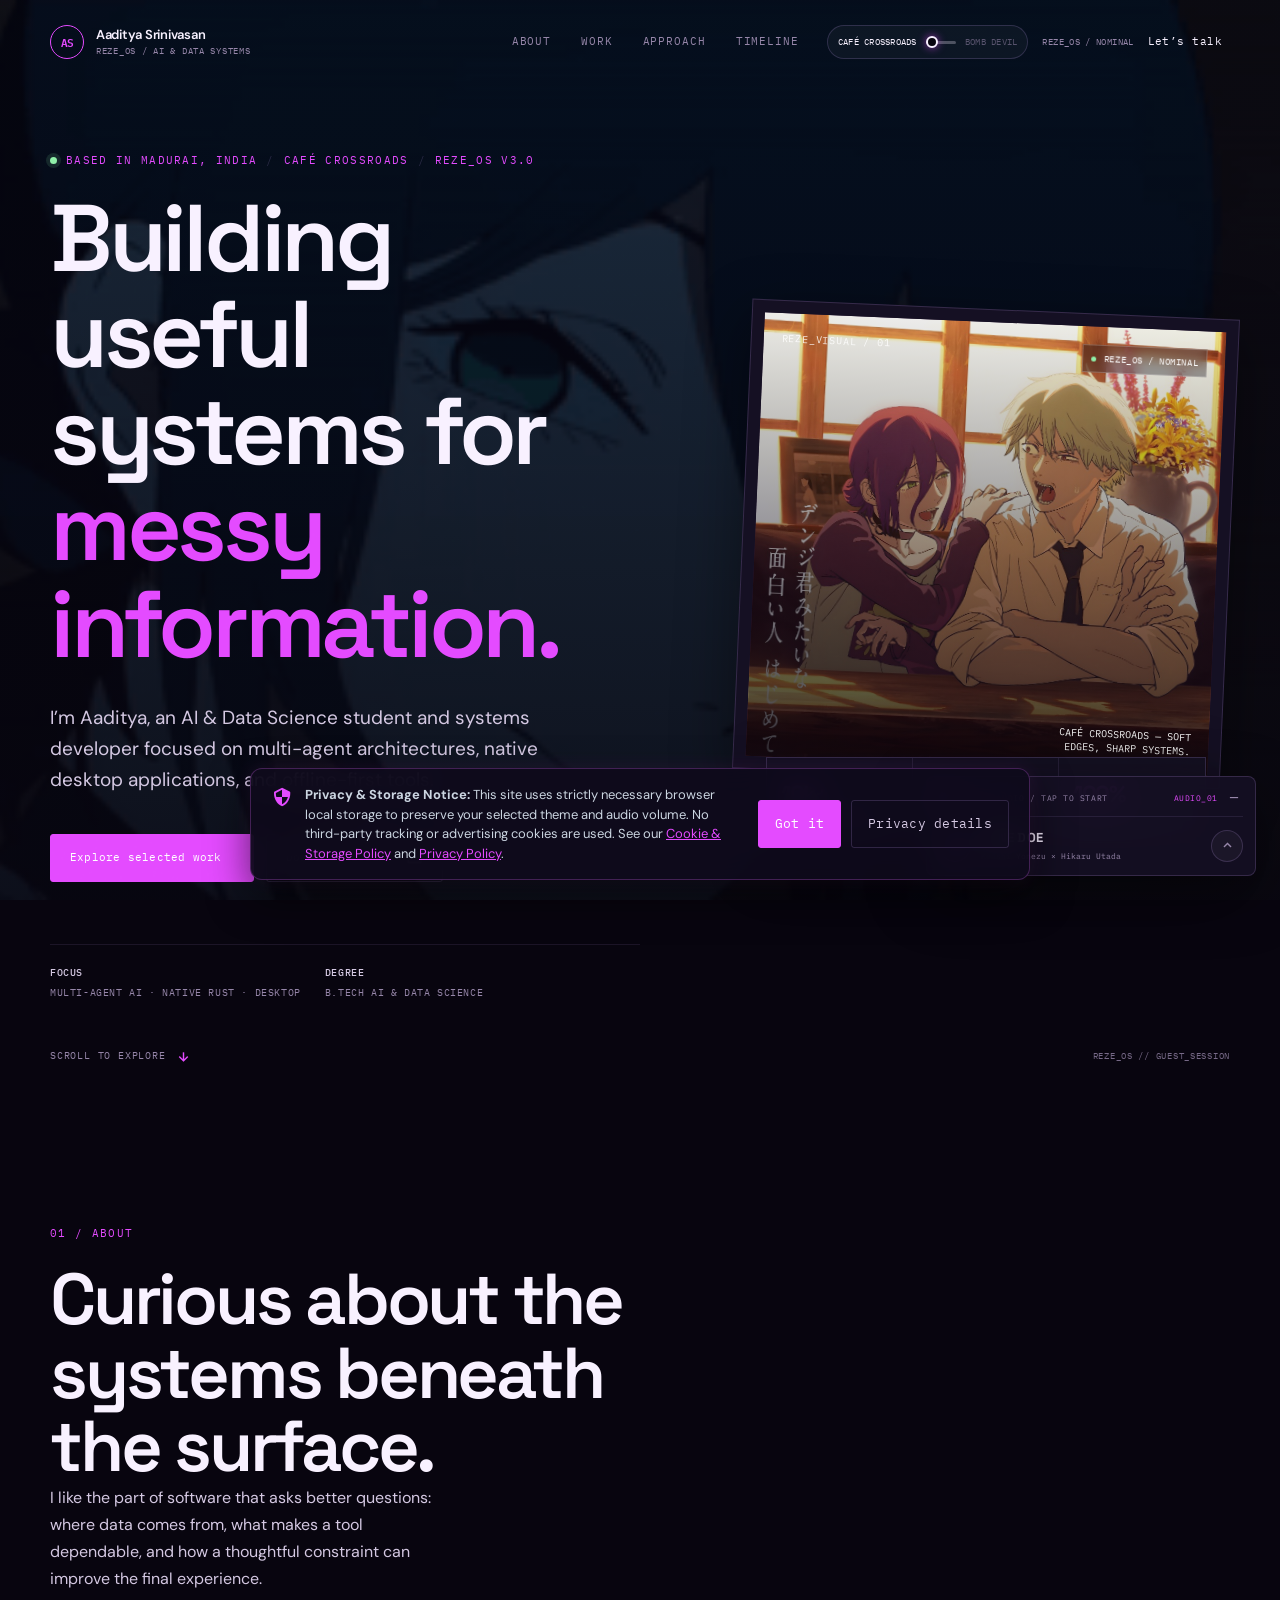
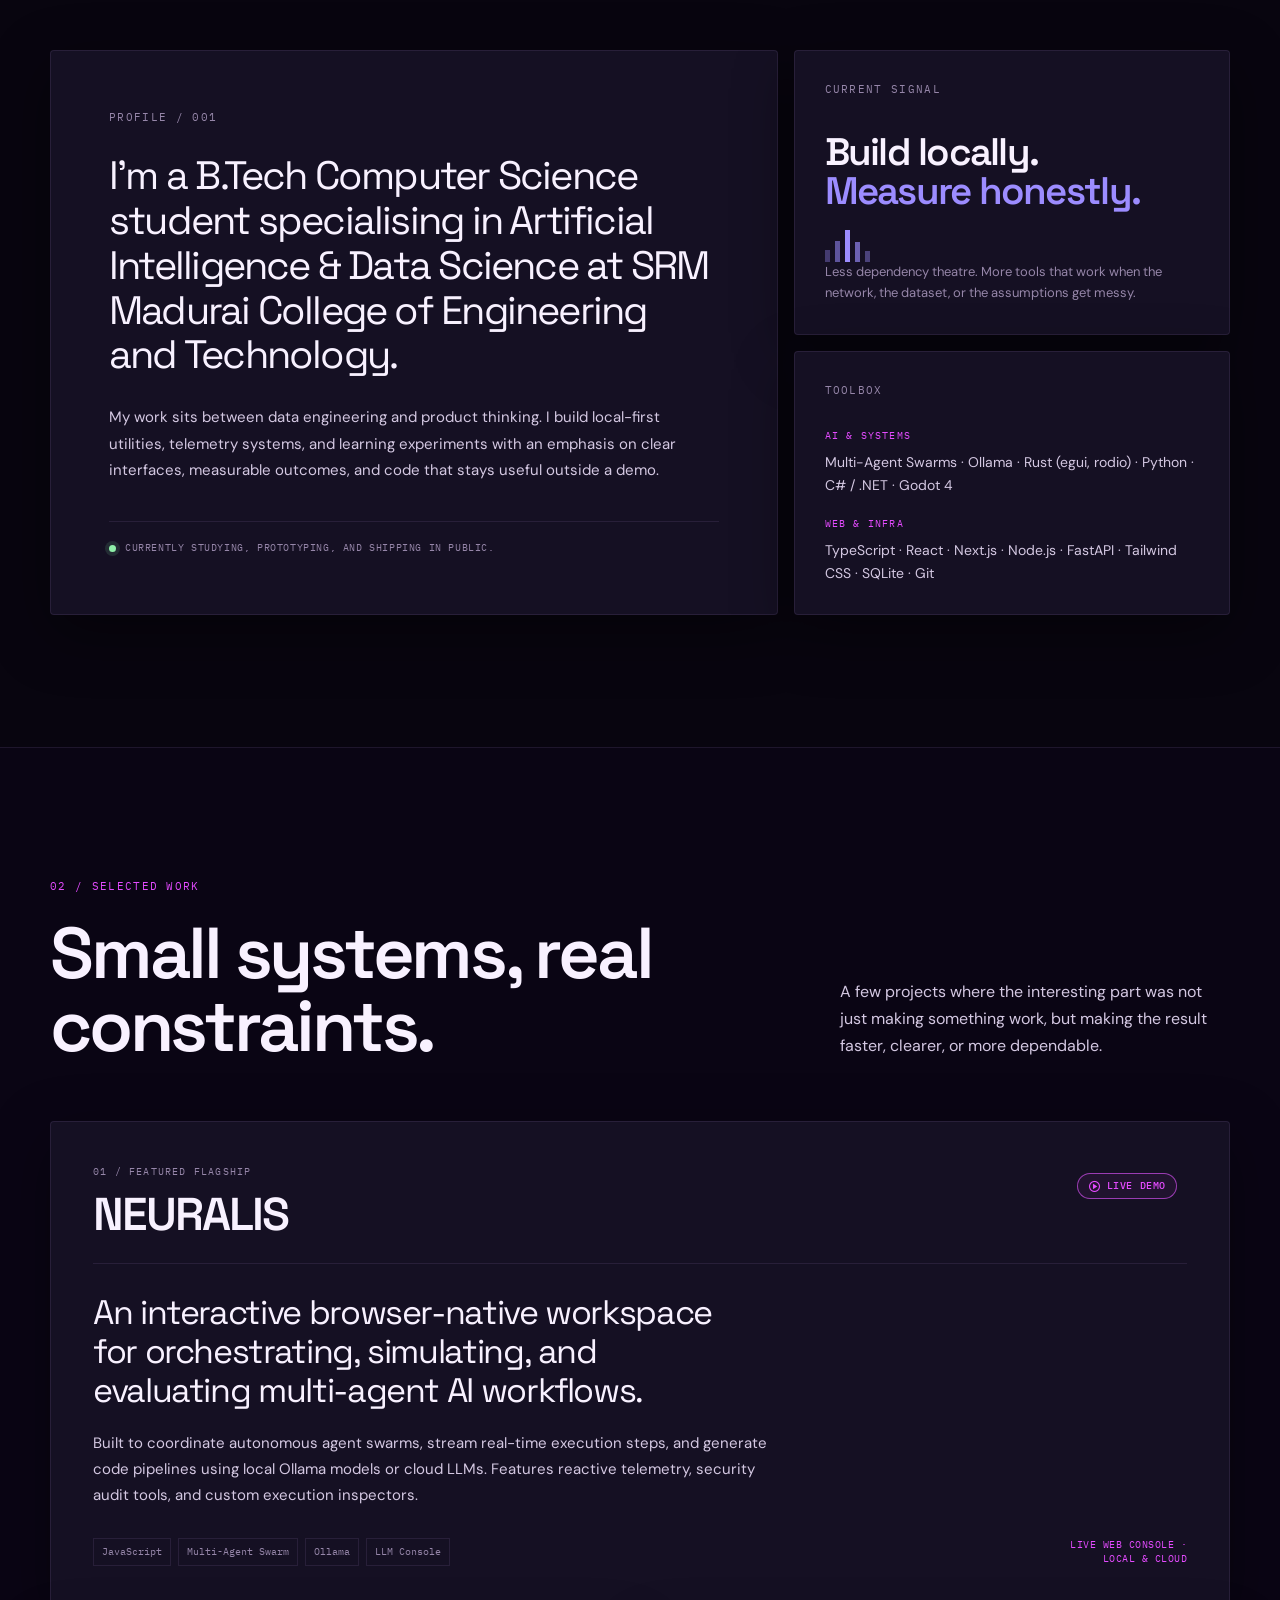
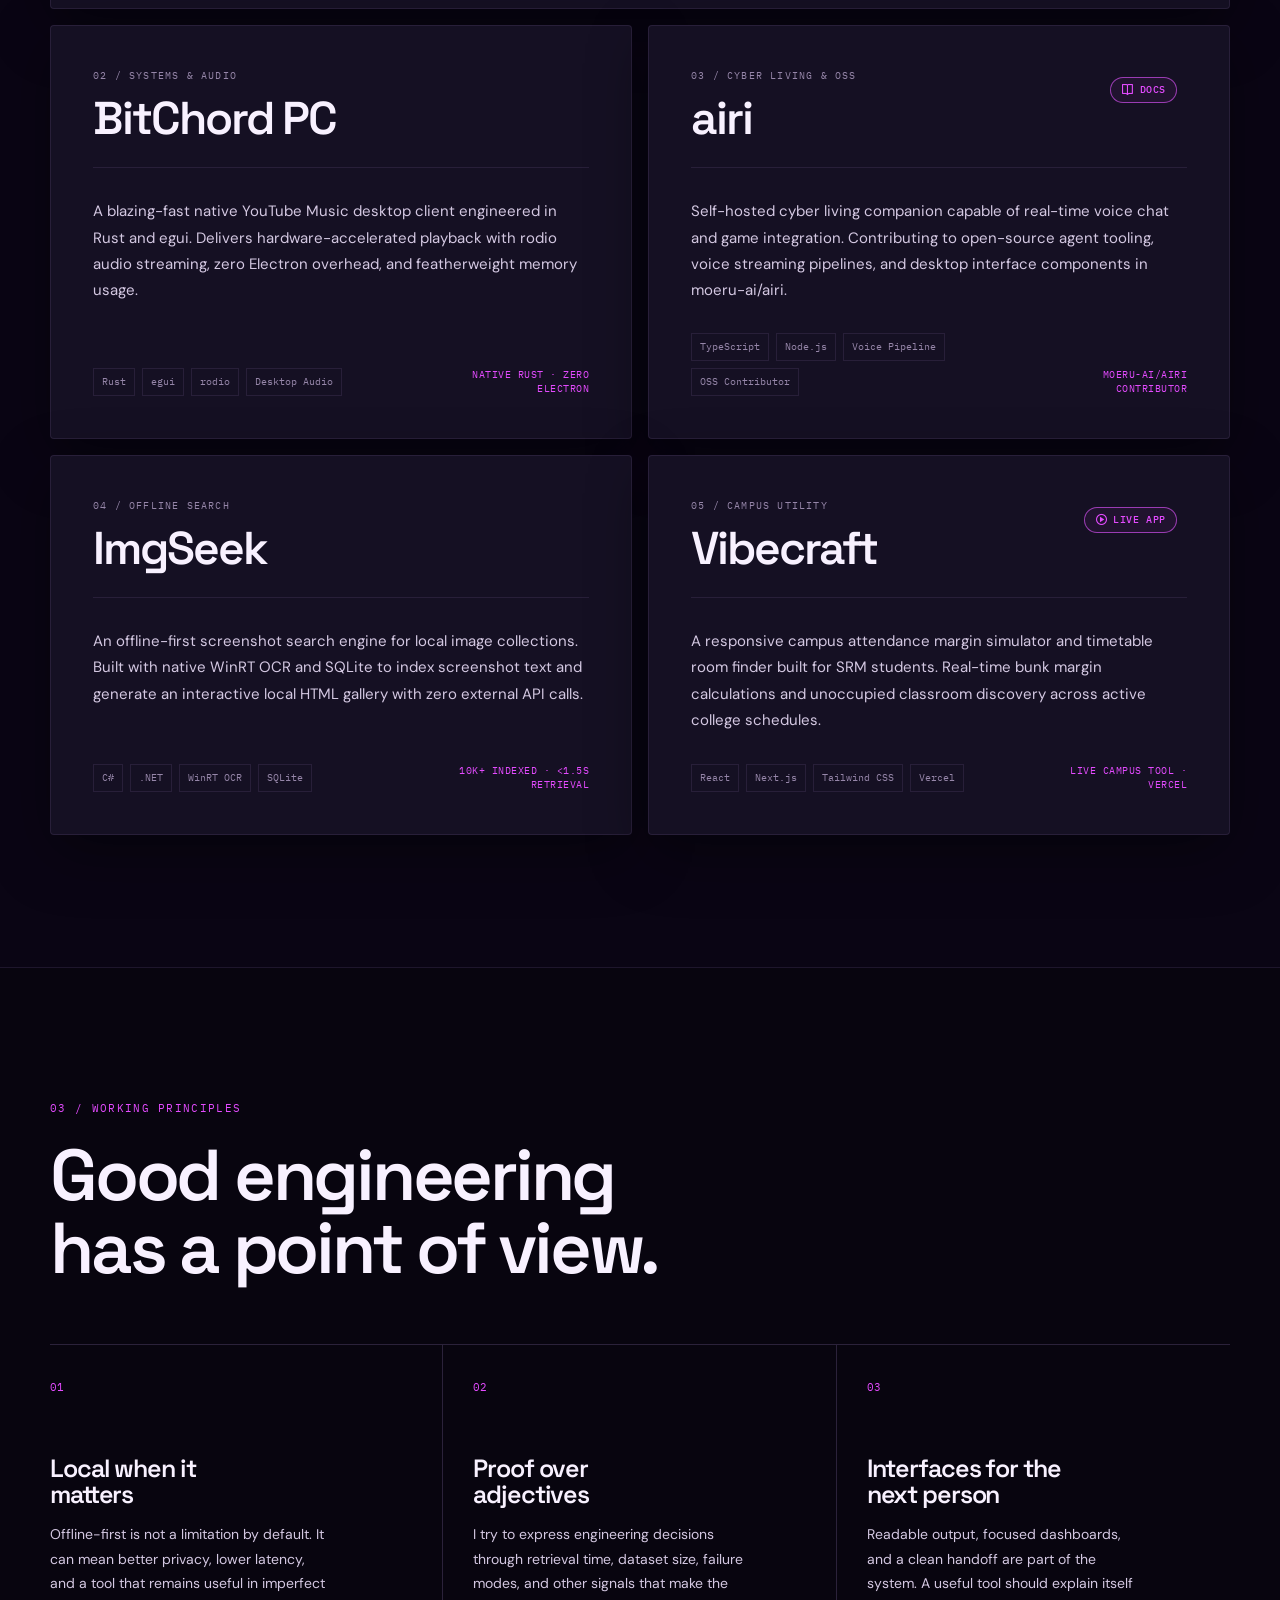
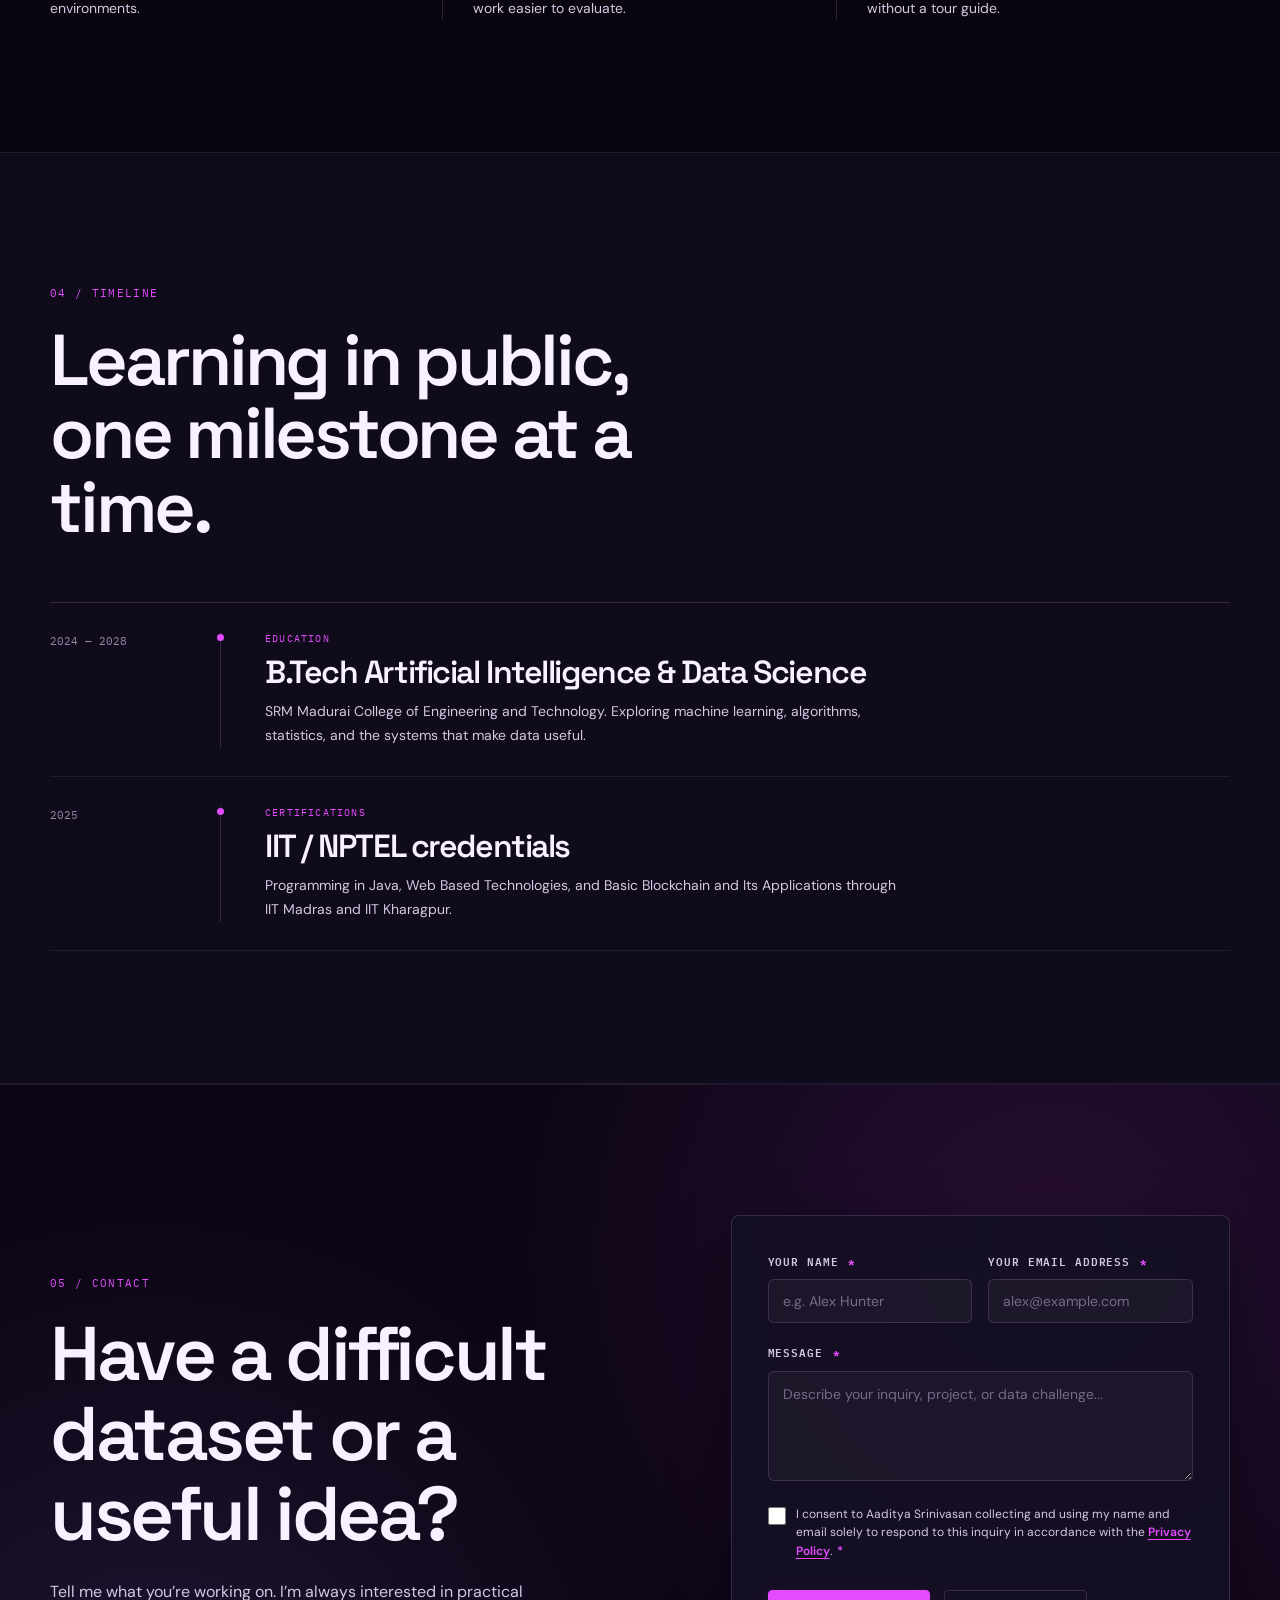
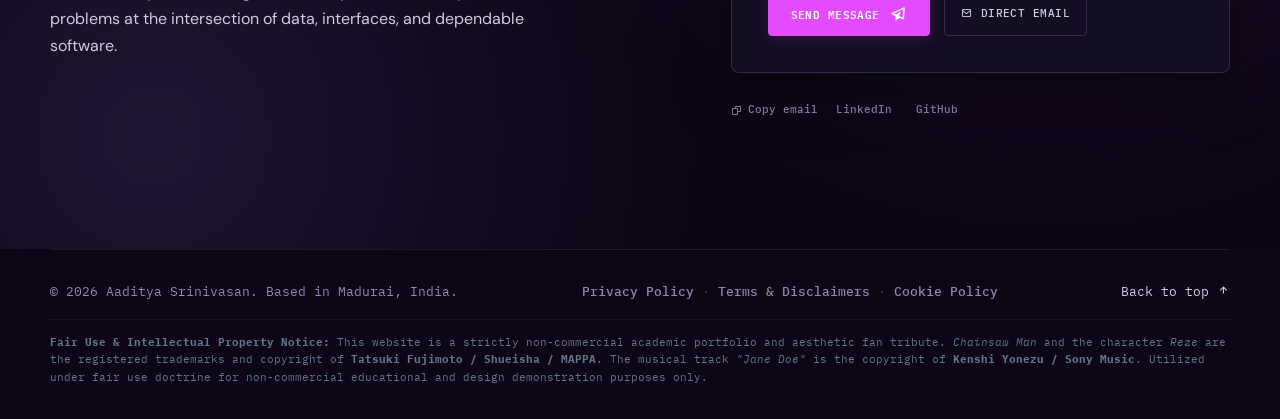
==== commit dfb08ee6: "feat: modernize portfolio projects with NEURALIS, BitChord-PC, airi, and current systems stack" ====
--- a/index.html
+++ b/index.html
@@ -4,9 +4,9 @@
     <meta charset="UTF-8">
     <meta name="viewport" content="width=device-width, initial-scale=1.0">
     <meta name="theme-color" content="#0b0715">
-    <meta name="description" content="Aaditya Srinivasan — REZE_OS portfolio: offline-first AI, data, and developer tools.">
-    <meta property="og:title" content="Aaditya Srinivasan — REZE_OS / AI & Data Systems">
-    <meta property="og:description" content="Café Crossroads mode online. Selected work in offline search, data engineering, and neural network systems.">
+    <meta name="description" content="Aaditya Srinivasan — REZE_OS portfolio: multi-agent AI architectures, native Rust systems, and developer tools.">
+    <meta property="og:title" content="Aaditya Srinivasan — REZE_OS / AI & Systems Developer">
+    <meta property="og:description" content="Café Crossroads mode online. Selected work in multi-agent orchestration, native desktop systems, and offline-first tools.">
     <meta property="og:type" content="website">
     <title>Aaditya Srinivasan — REZE_OS / AI & Data Systems</title>
 
@@ -75,13 +75,13 @@
                 <div class="hero-copy" data-reveal>
                     <p class="eyebrow"><span class="status-dot" aria-hidden="true"></span> Based in Madurai, India <span class="eyebrow-divider">/</span> <span id="hero-mode-label">Café Crossroads</span> <span class="eyebrow-divider">/</span> REZE_OS v3.0</p>
                     <h1>Building useful systems for <em>messy information.</em></h1>
-                    <p class="hero-description">I’m Aaditya, a computer science student focused on AI, data systems, and developer tools that make complex work feel simpler.</p>
+                    <p class="hero-description">I’m Aaditya, an AI &amp; Data Science student and systems developer focused on multi-agent architectures, native desktop applications, and offline-first tools.</p>
                     <div class="hero-actions">
                         <a class="button button-primary" href="#projects">Explore selected work <i class="bx bx-arrow-down-right" aria-hidden="true"></i></a>
                         <a class="button button-ghost" href="Aaditya_Srinivasan_Resume.pdf" download>Download résumé <i class="bx bx-download" aria-hidden="true"></i></a>
                     </div>
                     <div class="hero-meta" aria-label="Profile summary">
-                        <span><strong>Focus</strong> AI, indexing, local-first tools</span>
+                        <span><strong>Focus</strong> Multi-agent AI · Native Rust · Desktop</span>
                         <span><strong>Degree</strong> B.Tech AI &amp; Data Science</span>
                     </div>
                 </div>
@@ -132,8 +132,8 @@
                 <article class="surface-card stack-card" data-reveal data-delay="160">
                     <div class="card-label">Toolbox</div>
                     <div class="stack-groups">
-                        <div><span class="stack-category">AI / DATA</span><p>Python · NumPy · Pandas · scikit-learn · Matplotlib</p></div>
-                        <div><span class="stack-category">WEB / INFRA</span><p>Flask · Django · Streamlit · C#/.NET · SQL · Git</p></div>
+                        <div><span class="stack-category">AI &amp; SYSTEMS</span><p>Multi-Agent Swarms · Ollama · Rust (egui, rodio) · Python · C# / .NET · Godot 4</p></div>
+                        <div><span class="stack-category">WEB &amp; INFRA</span><p>TypeScript · React · Next.js · Node.js · FastAPI · Tailwind CSS · SQLite · Git</p></div>
                     </div>
                 </article>
             </div>
@@ -152,51 +152,57 @@
                 <div class="project-grid">
                     <article class="project-card project-featured" data-reveal>
                         <div class="project-card-header">
-                            <div><span class="project-number">01 / Featured project</span><h3>ImgSeek</h3></div>
+                            <div><span class="project-number">01 / Featured flagship</span><h3>NEURALIS</h3></div>
+                            <div class="project-card-links">
+                                <a href="https://aaditya079.github.io/NEURALIS/" target="_blank" rel="noopener noreferrer" class="project-link-badge" aria-label="Open NEURALIS live demo"><i class="bx bx-play-circle" aria-hidden="true"></i> Live Demo</a>
+                                <a href="https://github.com/aaditya079/NEURALIS" target="_blank" rel="noopener noreferrer" class="project-arrow" aria-label="Open NEURALIS on GitHub"><i class="bx bx-up-right-arrow-circle" aria-hidden="true"></i></a>
+                            </div>
+                        </div>
+                        <p class="project-kicker">An interactive browser-native workspace for orchestrating, simulating, and evaluating multi-agent AI workflows.</p>
+                        <p class="project-description">Built to coordinate autonomous agent swarms, stream real-time execution steps, and generate code pipelines using local Ollama models or cloud LLMs. Features reactive telemetry, security audit tools, and custom execution inspectors.</p>
+                        <div class="project-card-footer"><div class="tech-list"><span>JavaScript</span><span>Multi-Agent Swarm</span><span>Ollama</span><span>LLM Console</span></div><span class="project-outcome">Live web console · Local &amp; cloud</span></div>
+                    </article>
+
+                    <article class="project-card" data-reveal data-delay="80">
+                        <div class="project-card-header">
+                            <div><span class="project-number">02 / Systems &amp; audio</span><h3>BitChord PC</h3></div>
+                            <a href="https://github.com/aaditya079/BitChord-PC" target="_blank" rel="noopener noreferrer" class="project-arrow" aria-label="Open BitChord PC on GitHub"><i class="bx bx-up-right-arrow-circle" aria-hidden="true"></i></a>
+                        </div>
+                        <p class="project-description">A blazing-fast native YouTube Music desktop client engineered in Rust and egui. Delivers hardware-accelerated playback with rodio audio streaming, zero Electron overhead, and featherweight memory usage.</p>
+                        <div class="project-card-footer"><div class="tech-list"><span>Rust</span><span>egui</span><span>rodio</span><span>Desktop Audio</span></div><span class="project-outcome">Native Rust · Zero Electron</span></div>
+                    </article>
+
+                    <article class="project-card" data-reveal data-delay="160">
+                        <div class="project-card-header">
+                            <div><span class="project-number">03 / Cyber living &amp; OSS</span><h3>airi</h3></div>
+                            <div class="project-card-links">
+                                <a href="https://airi.moeru.ai/docs/" target="_blank" rel="noopener noreferrer" class="project-link-badge" aria-label="Open airi documentation"><i class="bx bx-book-open" aria-hidden="true"></i> Docs</a>
+                                <a href="https://github.com/aaditya079/airi" target="_blank" rel="noopener noreferrer" class="project-arrow" aria-label="Open airi on GitHub"><i class="bx bx-up-right-arrow-circle" aria-hidden="true"></i></a>
+                            </div>
+                        </div>
+                        <p class="project-description">Self-hosted cyber living companion capable of real-time voice chat and game integration. Contributing to open-source agent tooling, voice streaming pipelines, and desktop interface components in moeru-ai/airi.</p>
+                        <div class="project-card-footer"><div class="tech-list"><span>TypeScript</span><span>Node.js</span><span>Voice Pipeline</span><span>OSS Contributor</span></div><span class="project-outcome">moeru-ai/airi contributor</span></div>
+                    </article>
+
+                    <article class="project-card" data-reveal data-delay="80">
+                        <div class="project-card-header">
+                            <div><span class="project-number">04 / Offline search</span><h3>ImgSeek</h3></div>
                             <a href="https://github.com/aaditya079/ImgSeek" target="_blank" rel="noopener noreferrer" class="project-arrow" aria-label="Open ImgSeek on GitHub"><i class="bx bx-up-right-arrow-circle" aria-hidden="true"></i></a>
                         </div>
-                        <p class="project-kicker">An offline-first screenshot search engine for people who keep too much useful information in images.</p>
-                        <p class="project-description">Built with native WinRT OCR and SQLite to index local screenshots, query them by their visible text, and generate a clean local HTML lightbox gallery. It has indexed 10,000+ images while keeping retrieval under 1.5 seconds and external APIs out of the critical path.</p>
+                        <p class="project-description">An offline-first screenshot search engine for local image collections. Built with native WinRT OCR and SQLite to index screenshot text and generate an interactive local HTML gallery with zero external API calls.</p>
                         <div class="project-card-footer"><div class="tech-list"><span>C#</span><span>.NET</span><span>WinRT OCR</span><span>SQLite</span></div><span class="project-outcome">10k+ indexed · &lt;1.5s retrieval</span></div>
                     </article>
 
-                    <article class="project-card" data-reveal data-delay="80">
-                        <div class="project-card-header">
-                            <div><span class="project-number">02 / Autonomous AI</span><h3>CIEL</h3></div>
-                            <a href="https://github.com/aaditya079/CIEL" target="_blank" rel="noopener noreferrer" class="project-arrow" aria-label="Open CIEL on GitHub"><i class="bx bx-up-right-arrow-circle" aria-hidden="true"></i></a>
-                        </div>
-                        <p class="project-description">A tiered-latency autonomous desktop AI agent that executes high-frequency OS directives via direct Windows APIs (&lt;50ms) with multimodal vision fallback (Gemini Flash / GPT-4o), Win32 UIA automation, and persistent long-term memory.</p>
-                        <div class="project-card-footer"><div class="tech-list"><span>Python</span><span>Win32 / UIA</span><span>Gemini Vision</span><span>SAPI</span></div><span class="project-outcome">&lt;50ms fast-path · Tiered architecture</span></div>
-                    </article>
-
                     <article class="project-card" data-reveal data-delay="160">
                         <div class="project-card-header">
-                            <div><span class="project-number">03 / Deep learning</span><h3>NEURALIS</h3></div>
-                            <a href="https://github.com/aaditya079/NEURALIS" target="_blank" rel="noopener noreferrer" class="project-arrow" aria-label="Open NEURALIS on GitHub"><i class="bx bx-up-right-arrow-circle" aria-hidden="true"></i></a>
-                        </div>
-                        <p class="project-description">A dependency-light neural network engine written from scratch with modular activation layers, backpropagation support, custom feedforward topologies, and real-time training-loss telemetry.</p>
-                        <div class="project-card-footer"><div class="tech-list"><span>Python</span><span>NumPy</span><span>Backprop</span></div><span class="project-outcome">Modular by design</span></div>
-                    </article>
-
-                    <article class="project-card" data-reveal data-delay="80">
-                        <div class="project-card-header">
-                            <div><span class="project-number">04 / Data engineering</span><h3>Steam Games EDA</h3></div>
-                            <a href="https://github.com/aaditya079/steam-eda" target="_blank" rel="noopener noreferrer" class="project-arrow" aria-label="Open Steam Games EDA on GitHub"><i class="bx bx-up-right-arrow-circle" aria-hidden="true"></i></a>
-                        </div>
-                        <p class="project-description">Found and hot-fixed a comma-shift parsing bug in a 114k+ row Kaggle dataset, then built a Flask cleansing pipeline and telemetry dashboard to show the corrected pricing and rating trends.</p>
-                        <div class="project-card-footer"><div class="tech-list"><span>Python</span><span>Flask</span><span>Pandas</span><span>ApexCharts</span></div><span class="project-outcome">114k+ rows cleaned</span></div>
-                    </article>
-
-                    <article class="project-card" data-reveal data-delay="160">
-                        <div class="project-card-header">
-                            <div><span class="project-number">05 / Developer tooling</span><h3>gitsynth</h3></div>
+                            <div><span class="project-number">05 / Campus utility</span><h3>Vibecraft</h3></div>
                             <div class="project-card-links">
-                                <a href="https://aaditya079.github.io/gitsynth/" target="_blank" rel="noopener noreferrer" class="project-link-badge" aria-label="Open gitsynth live demo"><i class="bx bx-play-circle" aria-hidden="true"></i> Live Demo</a>
-                                <a href="https://github.com/aaditya079/gitsynth" target="_blank" rel="noopener noreferrer" class="project-arrow" aria-label="Open gitsynth on GitHub"><i class="bx bx-up-right-arrow-circle" aria-hidden="true"></i></a>
-                            </div>
-                        </div>
-                        <p class="project-description">A glassmorphic GitHub Profile README builder featuring real-time visual previews, a curated reactive tech badge matrix, and one-click markdown compilation and export.</p>
-                        <div class="project-card-footer"><div class="tech-list"><span>JavaScript</span><span>CSS Grid</span><span>GitHub Pages</span></div><span class="project-outcome">Live web builder · Zero-dep</span></div>
+                                <a href="https://vibecraft-nine-pi.vercel.app" target="_blank" rel="noopener noreferrer" class="project-link-badge" aria-label="Open Vibecraft live web app"><i class="bx bx-play-circle" aria-hidden="true"></i> Live App</a>
+                                <a href="https://github.com/aaditya079/Vibecraft" target="_blank" rel="noopener noreferrer" class="project-arrow" aria-label="Open Vibecraft on GitHub"><i class="bx bx-up-right-arrow-circle" aria-hidden="true"></i></a>
+                            </div>
+                        </div>
+                        <p class="project-description">A responsive campus attendance margin simulator and timetable room finder built for SRM students. Real-time bunk margin calculations and unoccupied classroom discovery across active college schedules.</p>
+                        <div class="project-card-footer"><div class="tech-list"><span>React</span><span>Next.js</span><span>Tailwind CSS</span><span>Vercel</span></div><span class="project-outcome">Live campus tool · Vercel</span></div>
                     </article>
                 </div>
             </div>
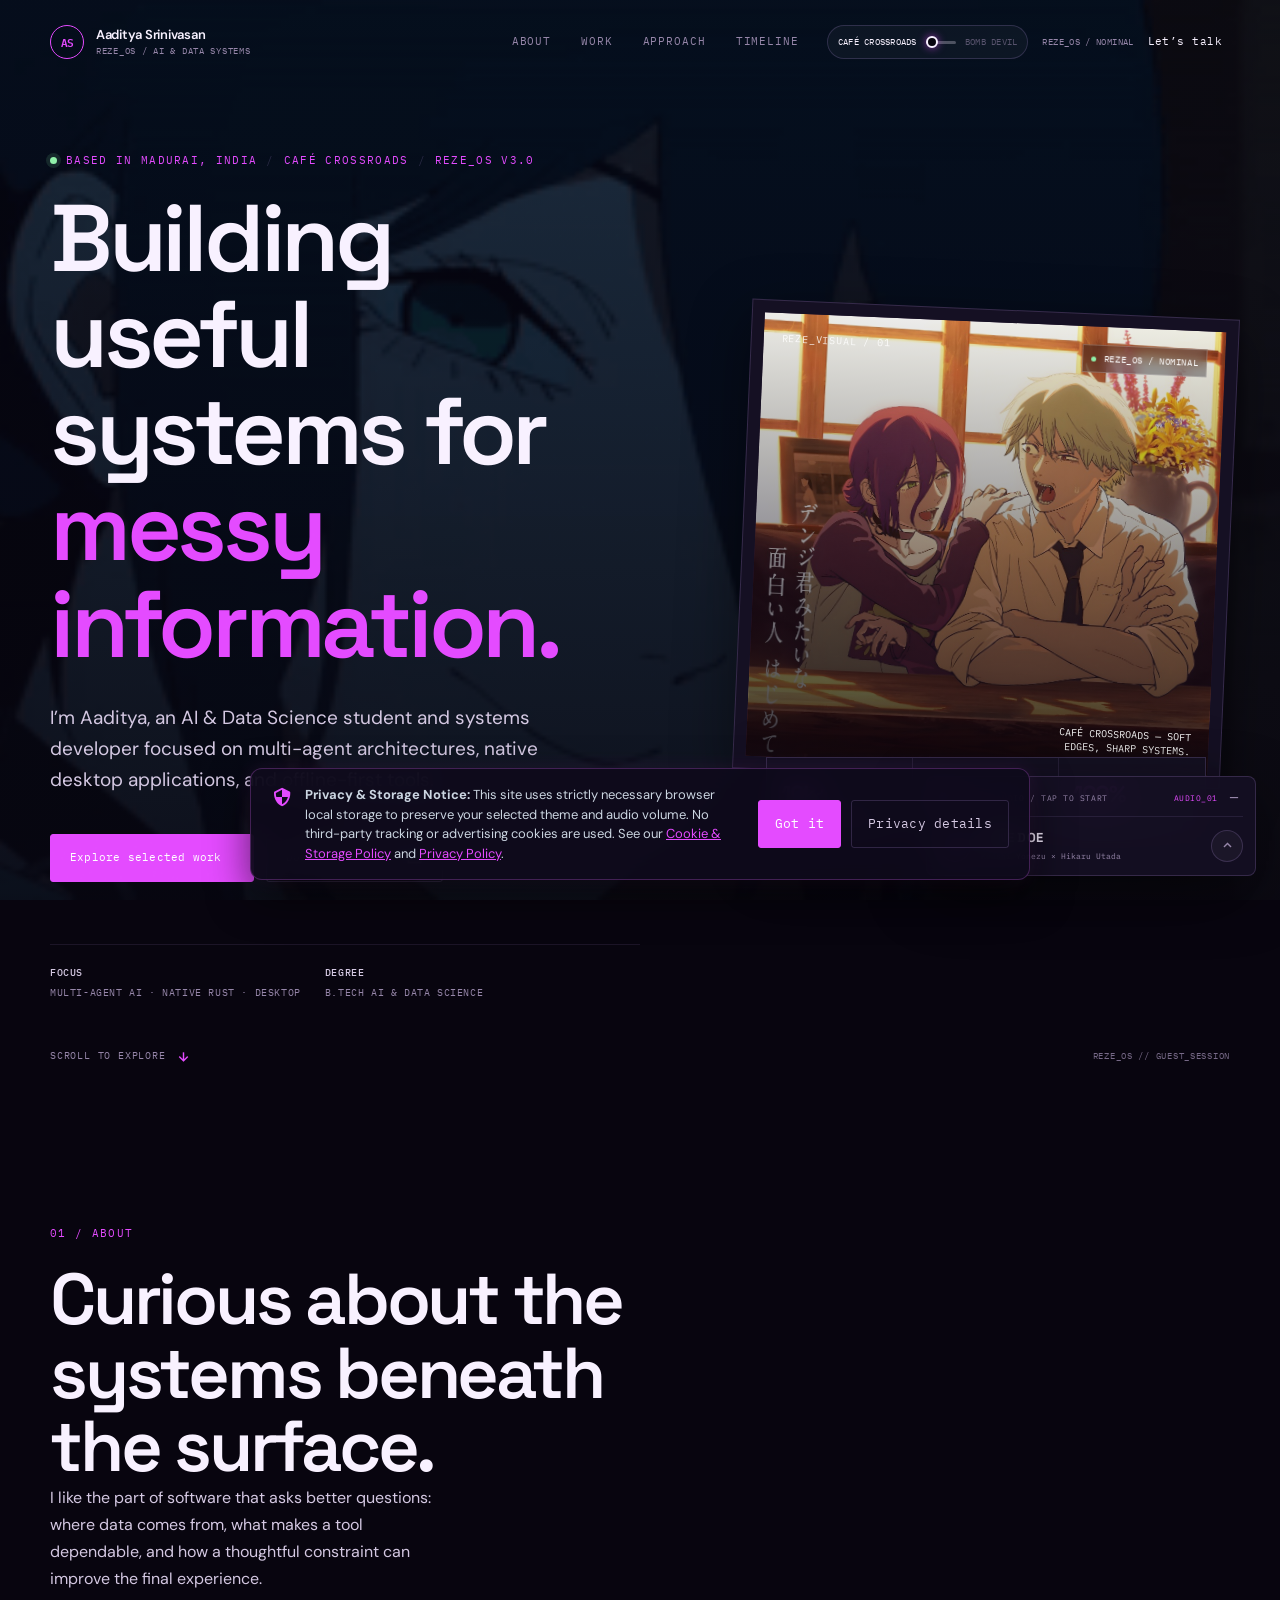
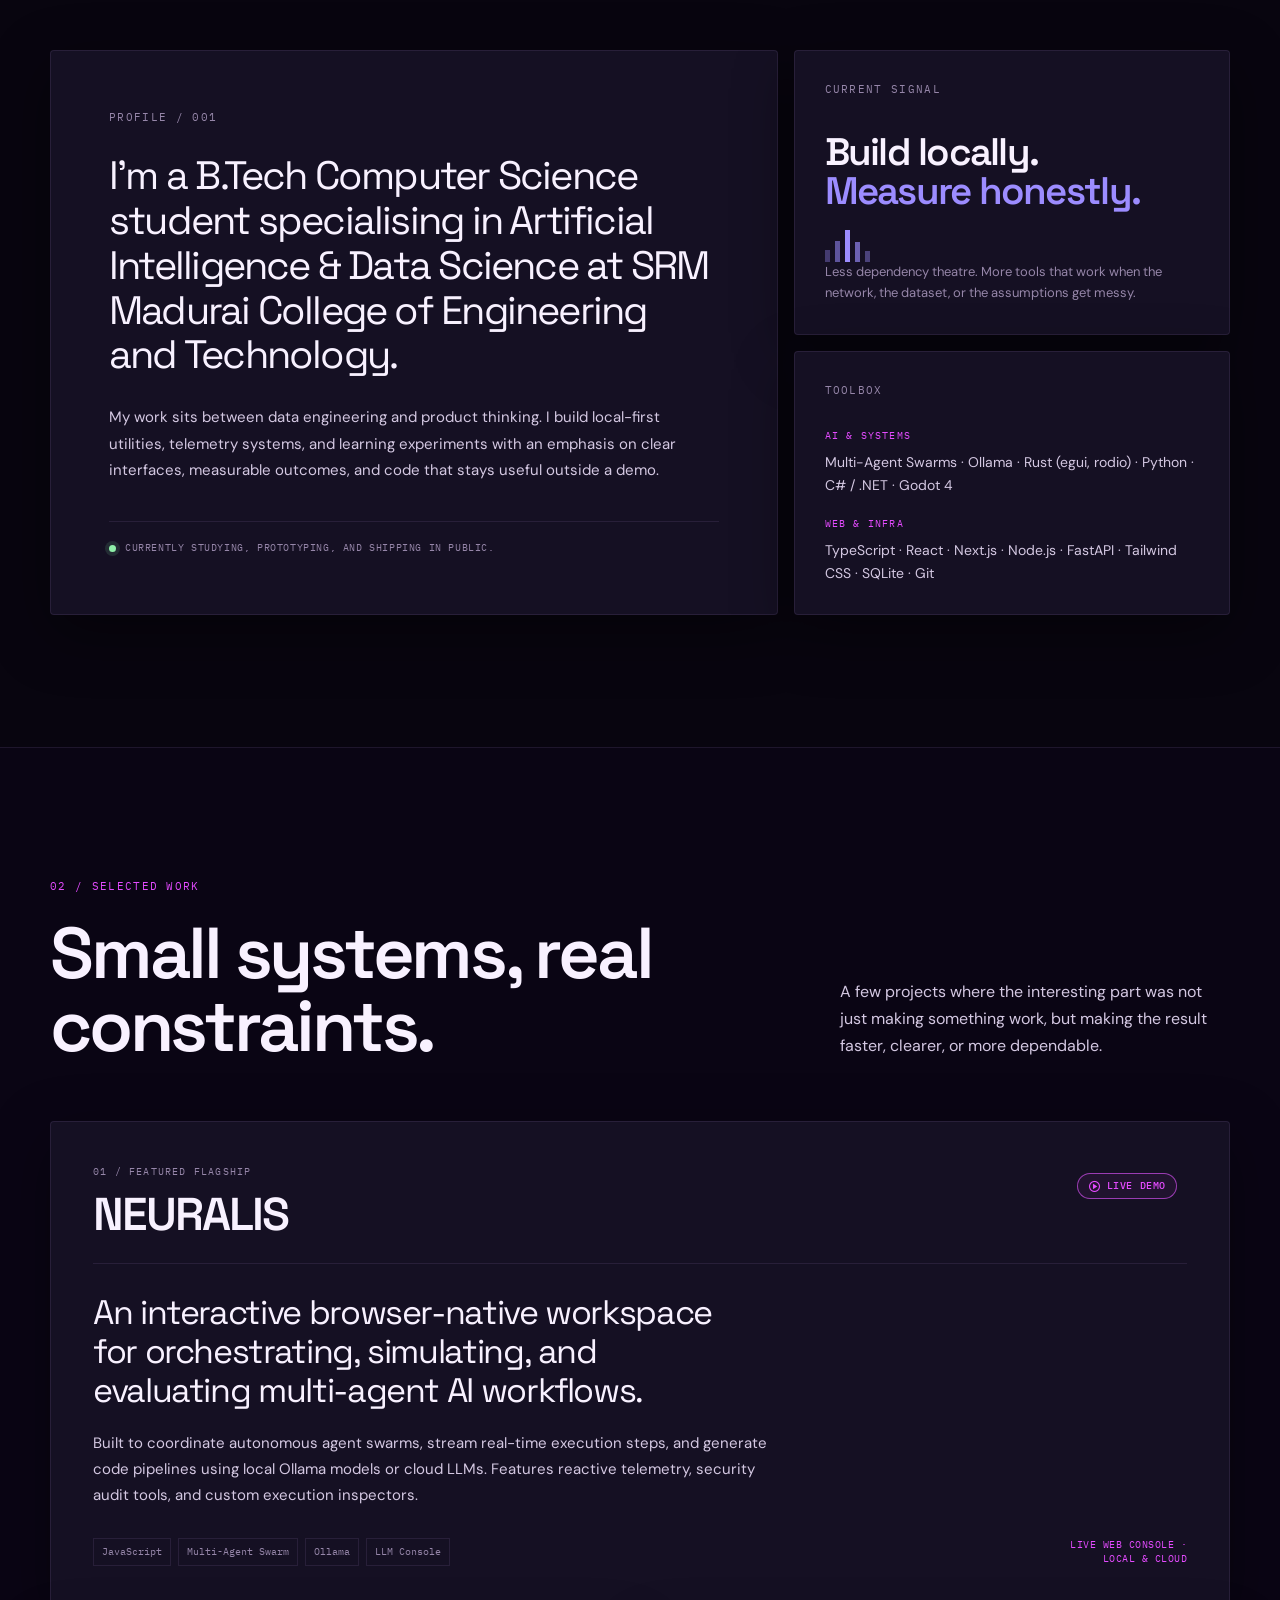
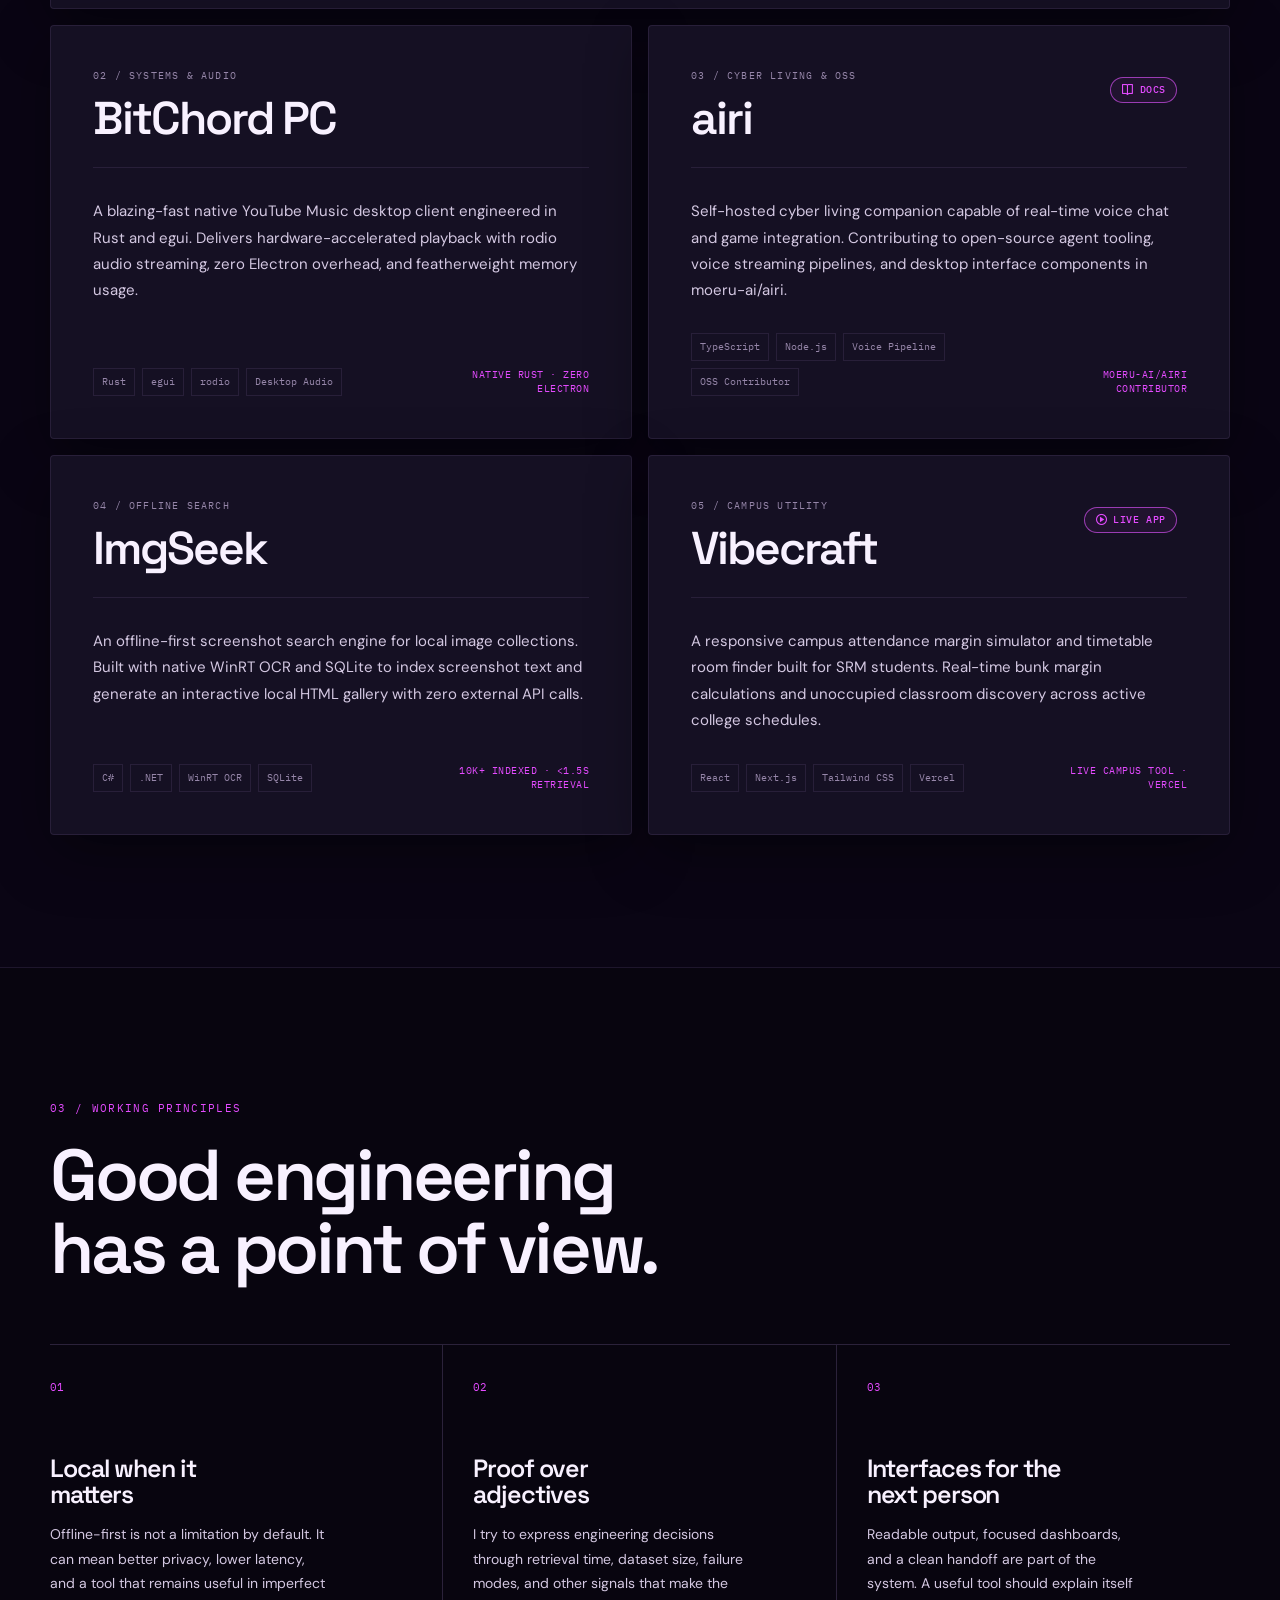
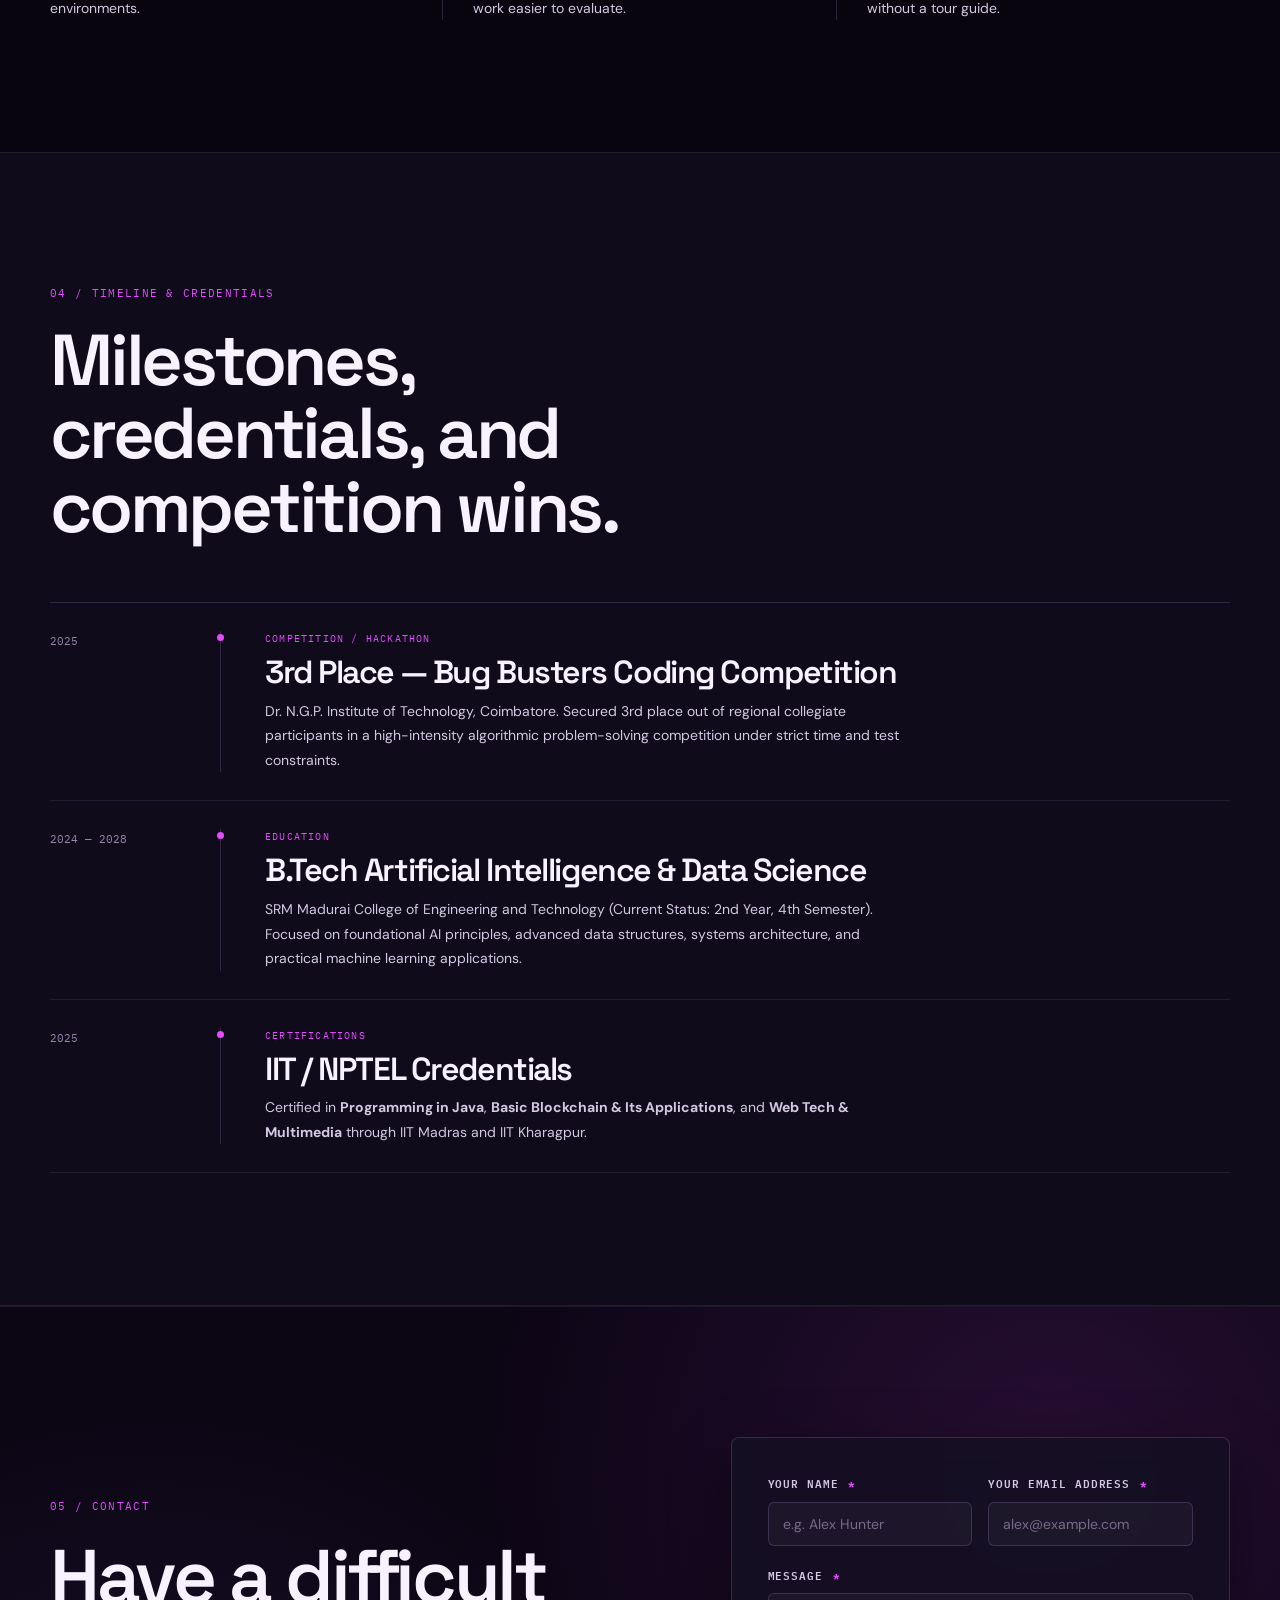
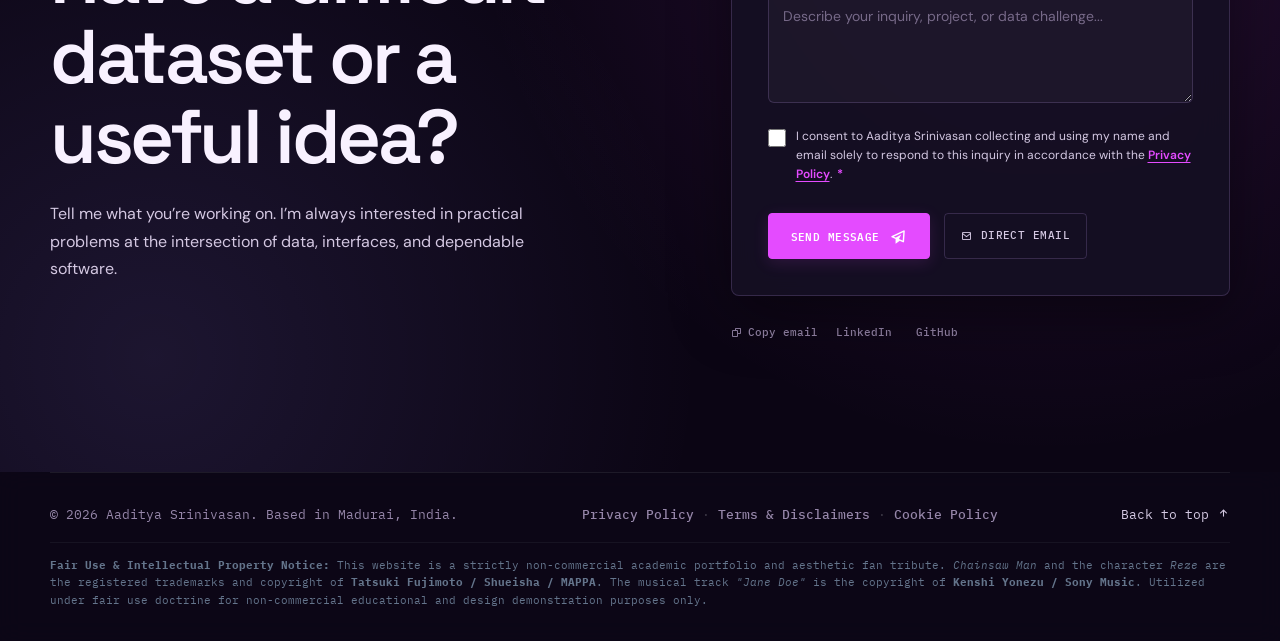
==== commit afe01e8e: "feat: update resume PDF and site timeline with Bug Busters win and NPTEL certs" ====
--- a/index.html
+++ b/index.html
@@ -225,12 +225,37 @@
         <section class="section section-timeline" id="education">
             <div class="section-shell">
                 <div class="section-heading" data-reveal>
-                    <p class="eyebrow">04 / Timeline</p>
-                    <h2>Learning in public, one milestone at a time.</h2>
+                    <p class="eyebrow">04 / Timeline &amp; Credentials</p>
+                    <h2>Milestones, credentials, and competition wins.</h2>
                 </div>
                 <div class="timeline-list">
-                    <article class="timeline-row" data-reveal><div class="timeline-date">2024 — 2028</div><div class="timeline-line" aria-hidden="true"></div><div><span class="timeline-type">Education</span><h3>B.Tech Artificial Intelligence &amp; Data Science</h3><p>SRM Madurai College of Engineering and Technology. Exploring machine learning, algorithms, statistics, and the systems that make data useful.</p></div></article>
-                    <article class="timeline-row" data-reveal data-delay="80"><div class="timeline-date">2025</div><div class="timeline-line" aria-hidden="true"></div><div><span class="timeline-type">Certifications</span><h3>IIT / NPTEL credentials</h3><p>Programming in Java, Web Based Technologies, and Basic Blockchain and Its Applications through IIT Madras and IIT Kharagpur.</p></div></article>
+                    <article class="timeline-row" data-reveal>
+                        <div class="timeline-date">2025</div>
+                        <div class="timeline-line" aria-hidden="true"></div>
+                        <div>
+                            <span class="timeline-type">Competition / Hackathon</span>
+                            <h3>3rd Place — Bug Busters Coding Competition</h3>
+                            <p>Dr. N.G.P. Institute of Technology, Coimbatore. Secured 3rd place out of regional collegiate participants in a high-intensity algorithmic problem-solving competition under strict time and test constraints.</p>
+                        </div>
+                    </article>
+                    <article class="timeline-row" data-reveal data-delay="80">
+                        <div class="timeline-date">2024 — 2028</div>
+                        <div class="timeline-line" aria-hidden="true"></div>
+                        <div>
+                            <span class="timeline-type">Education</span>
+                            <h3>B.Tech Artificial Intelligence &amp; Data Science</h3>
+                            <p>SRM Madurai College of Engineering and Technology (Current Status: 2nd Year, 4th Semester). Focused on foundational AI principles, advanced data structures, systems architecture, and practical machine learning applications.</p>
+                        </div>
+                    </article>
+                    <article class="timeline-row" data-reveal data-delay="160">
+                        <div class="timeline-date">2025</div>
+                        <div class="timeline-line" aria-hidden="true"></div>
+                        <div>
+                            <span class="timeline-type">Certifications</span>
+                            <h3>IIT / NPTEL Credentials</h3>
+                            <p>Certified in <strong>Programming in Java</strong>, <strong>Basic Blockchain &amp; Its Applications</strong>, and <strong>Web Tech &amp; Multimedia</strong> through IIT Madras and IIT Kharagpur.</p>
+                        </div>
+                    </article>
                 </div>
             </div>
         </section>
